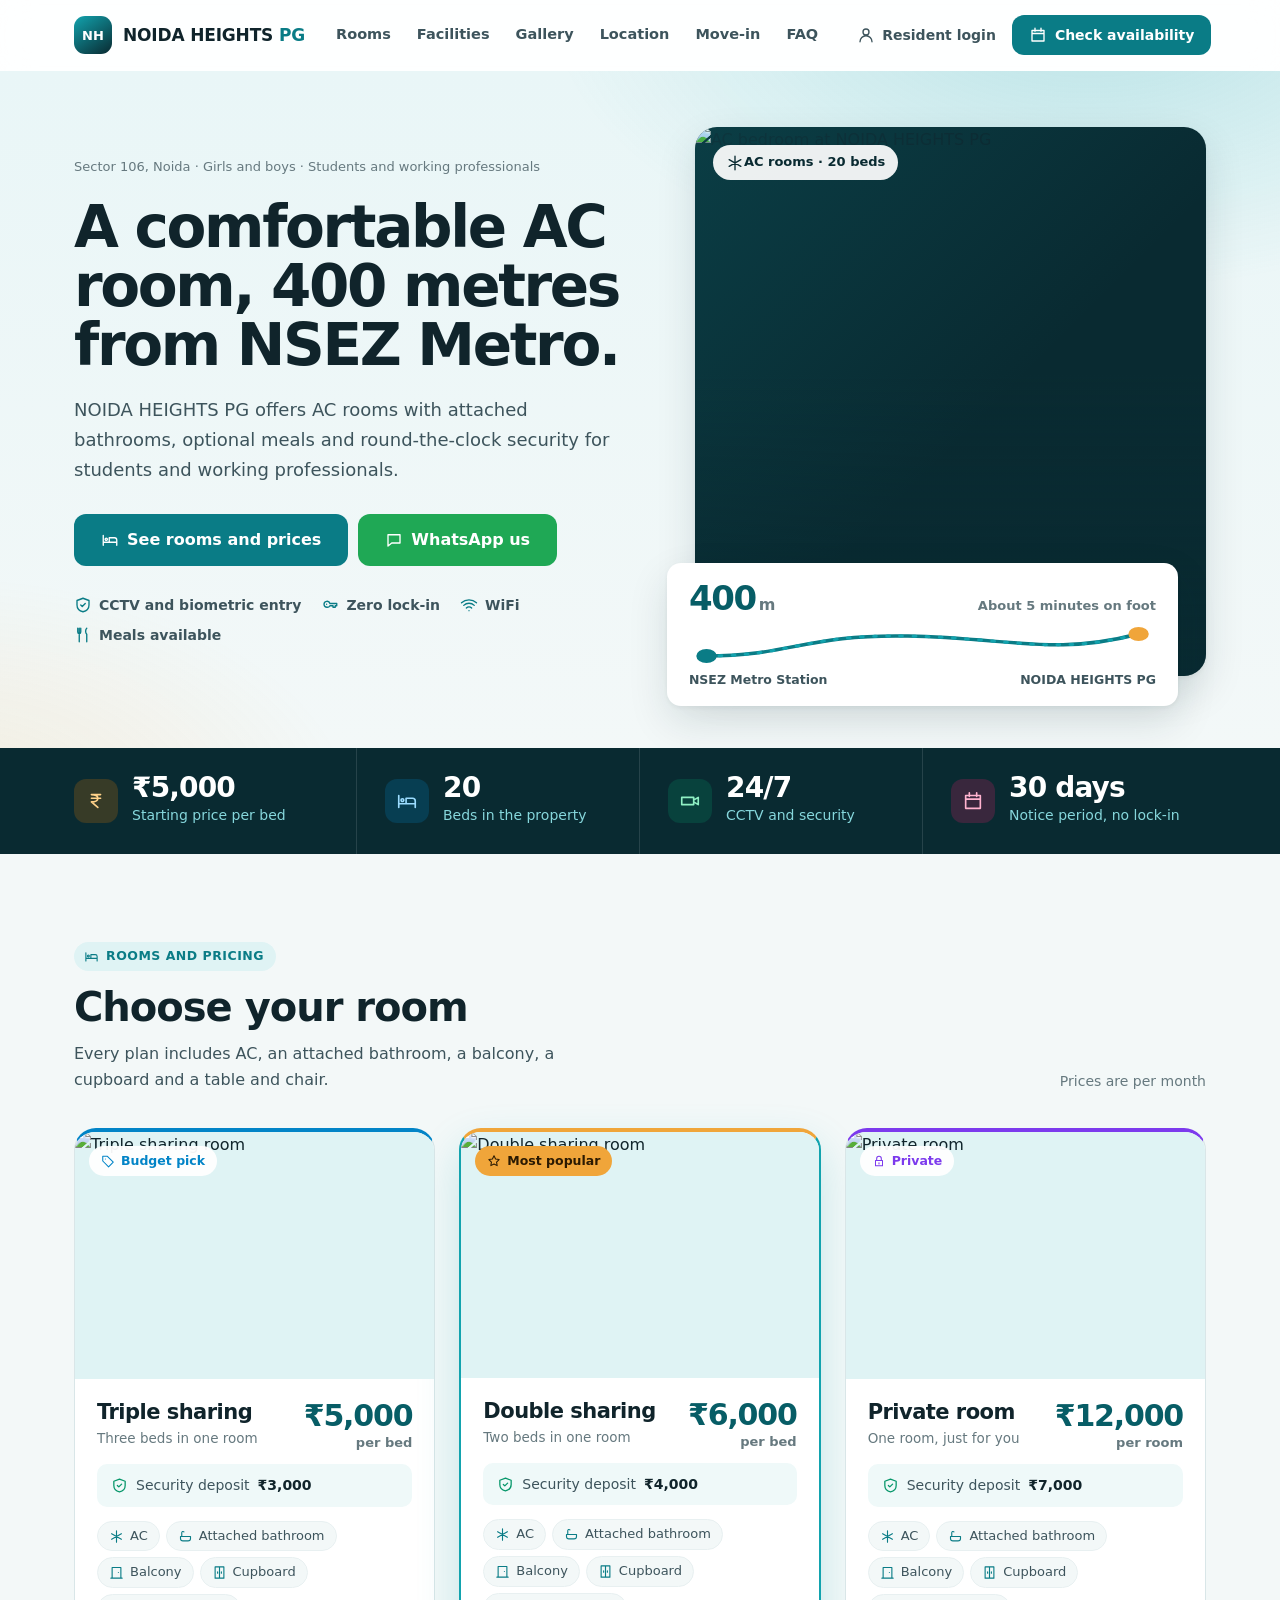
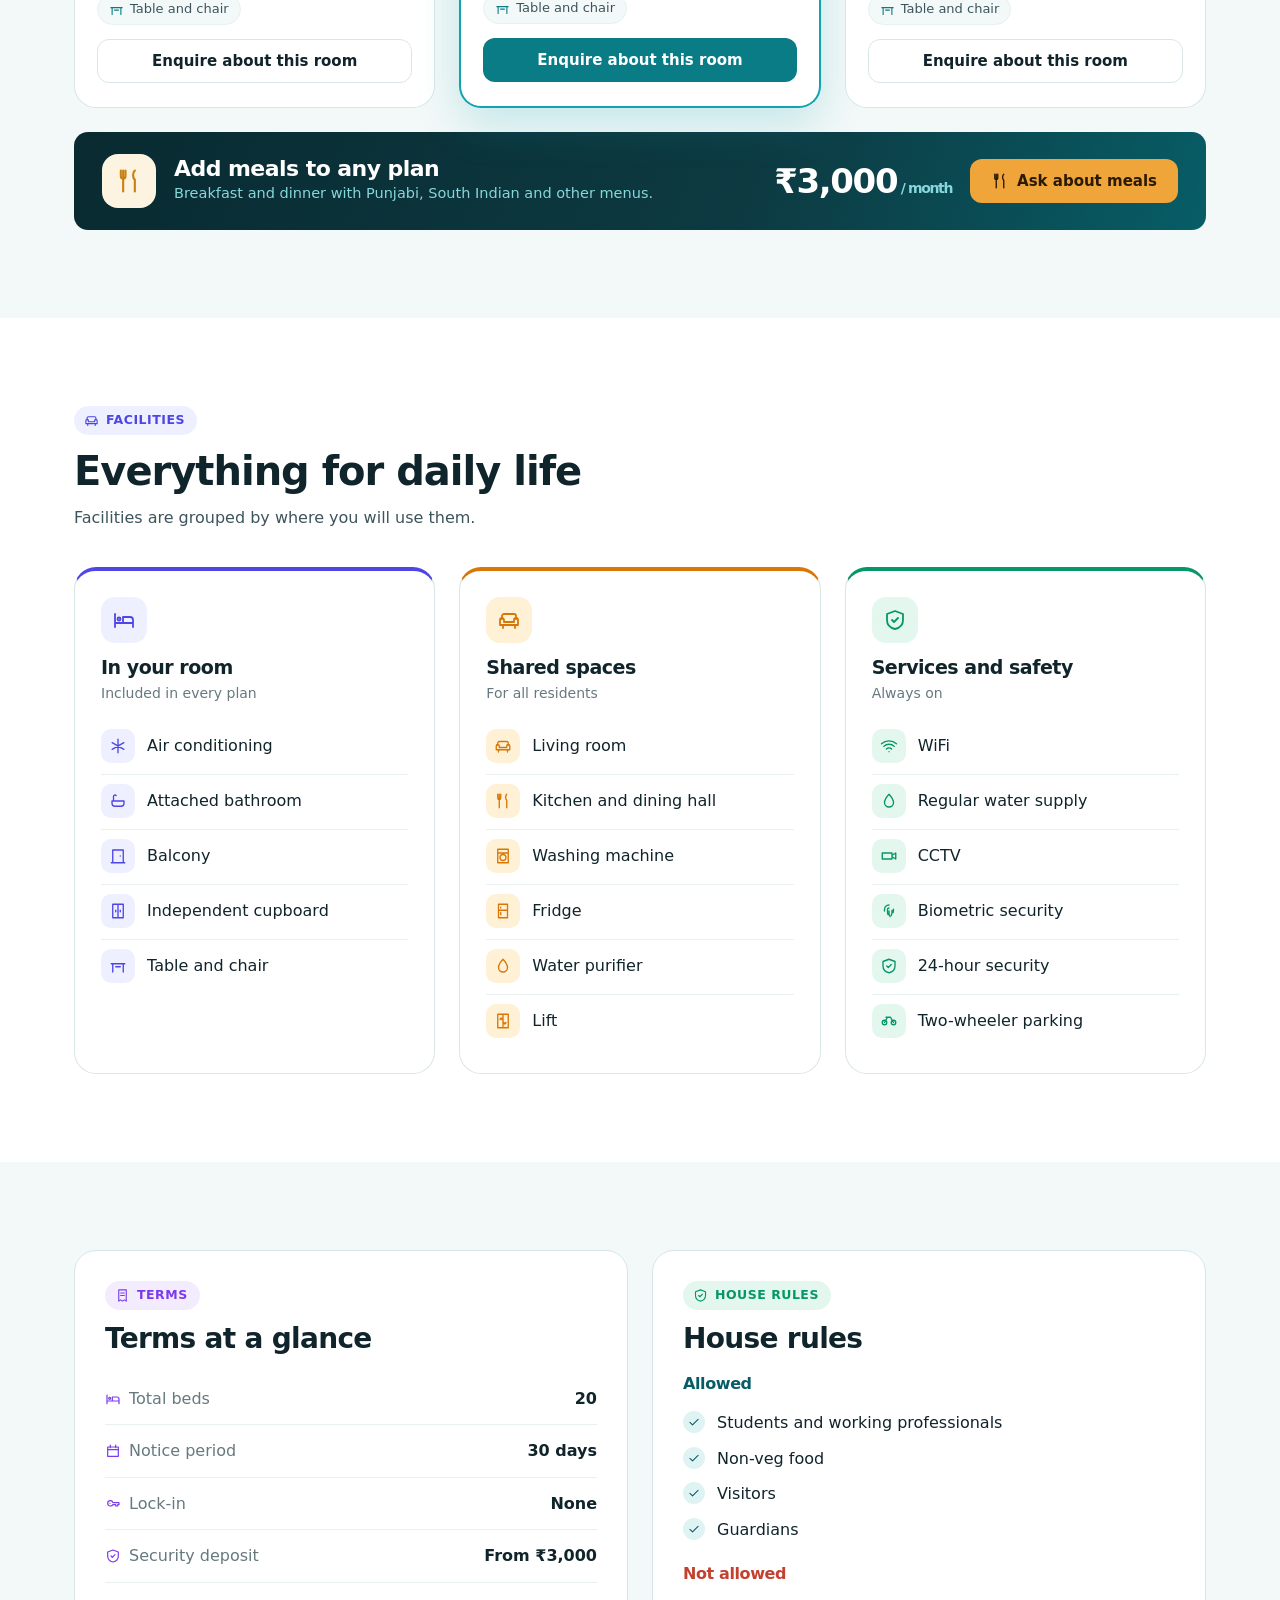
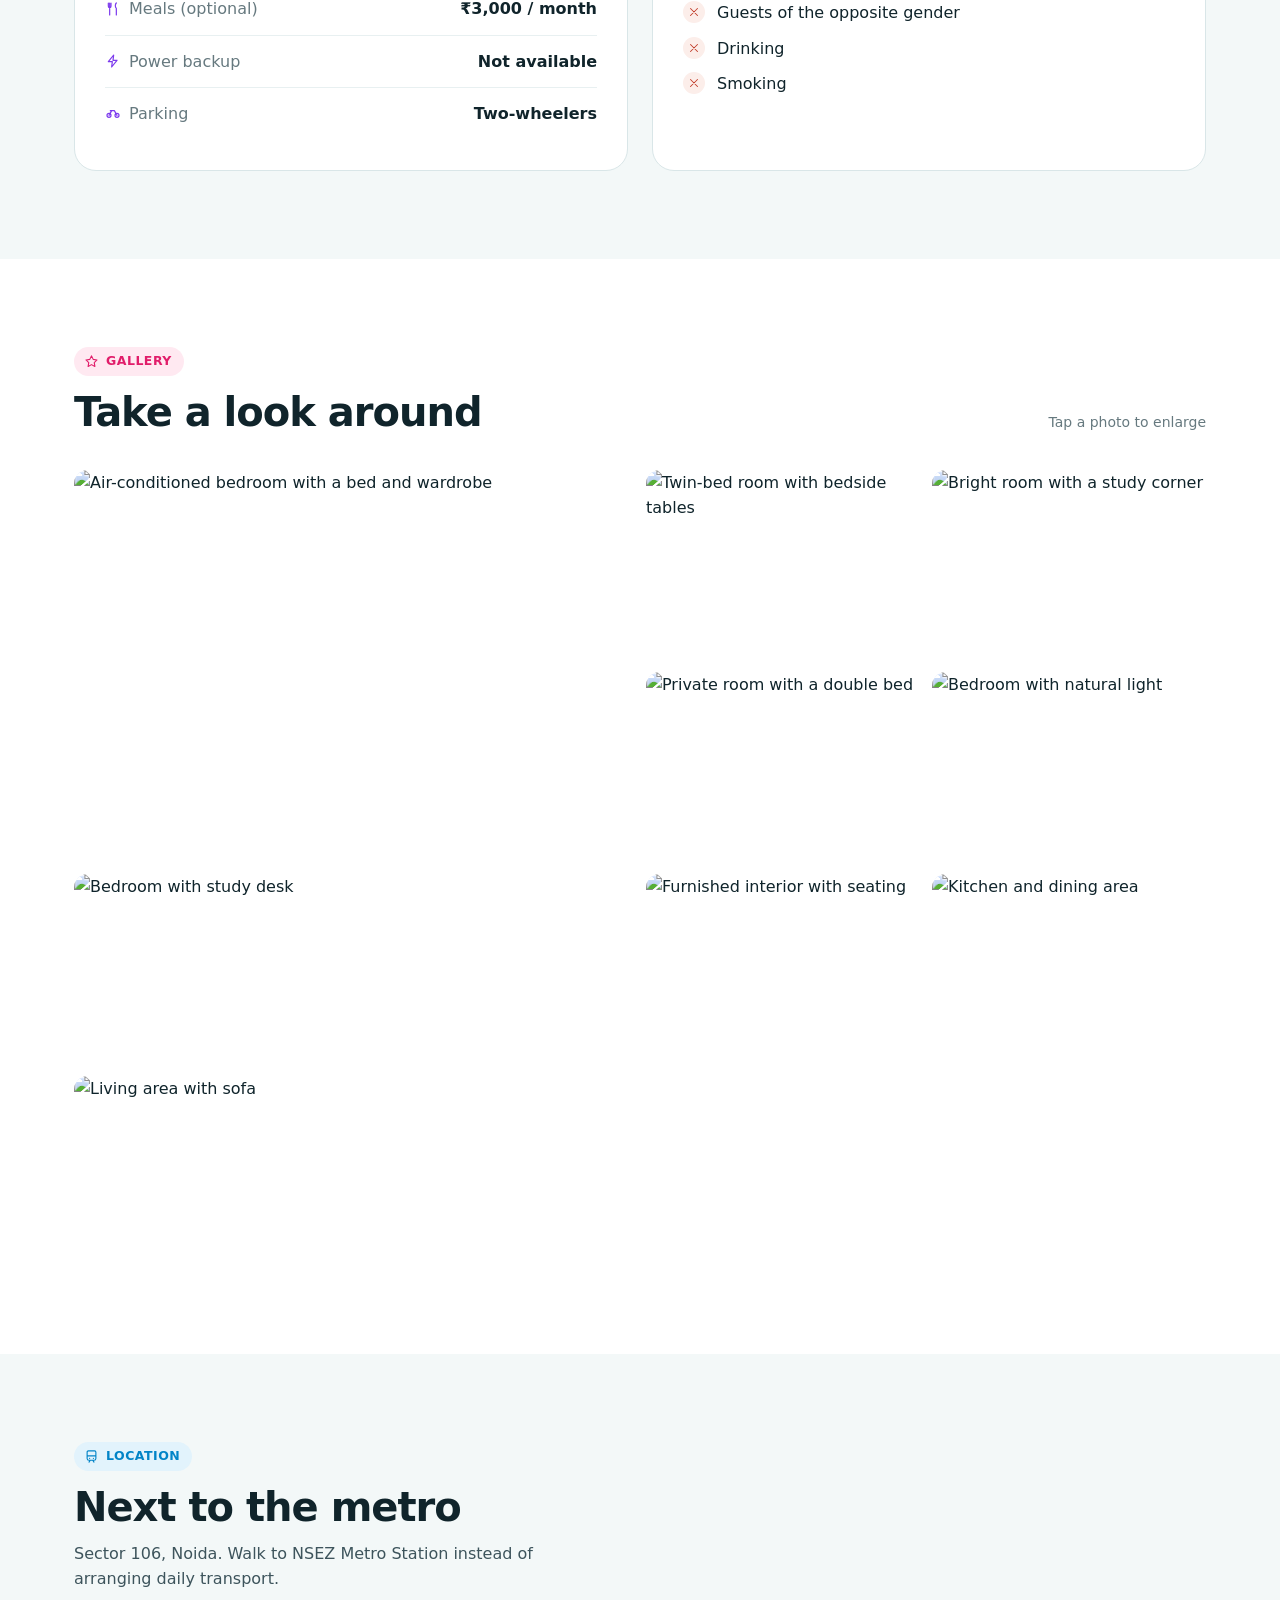
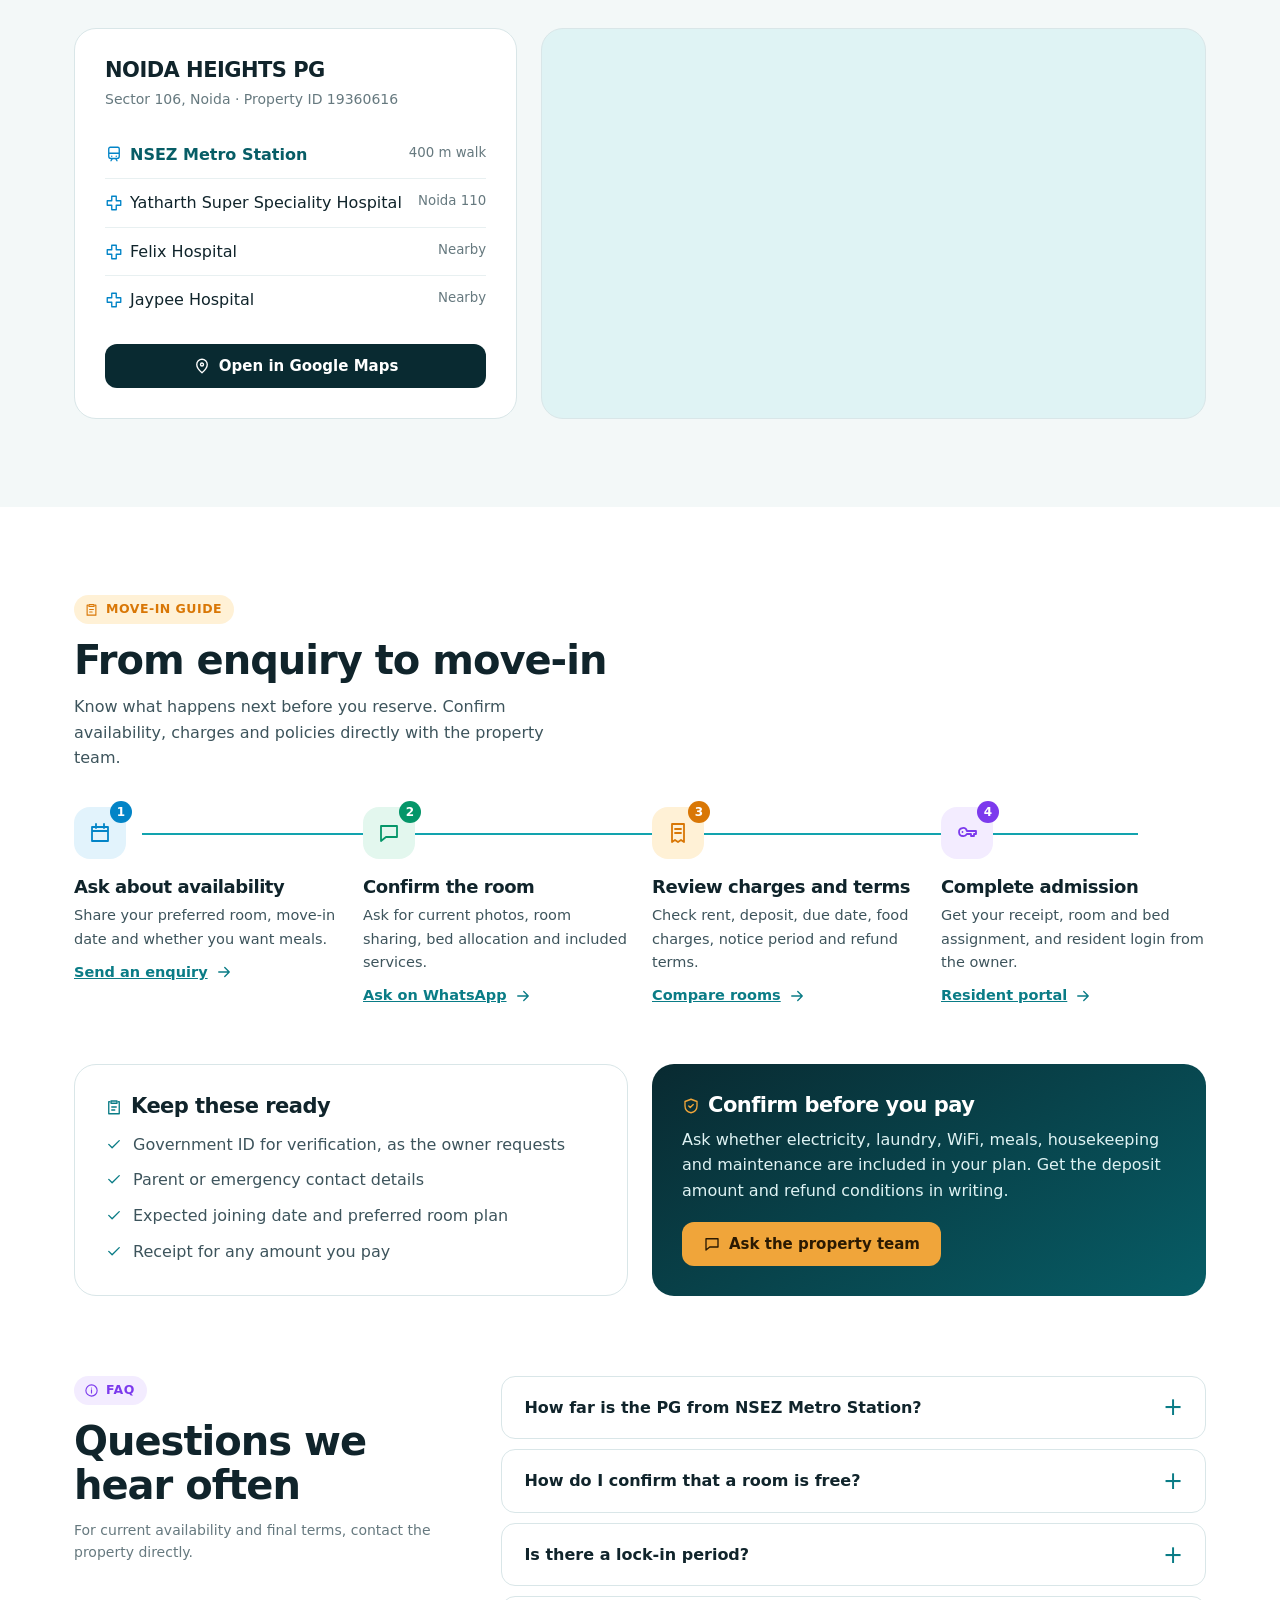
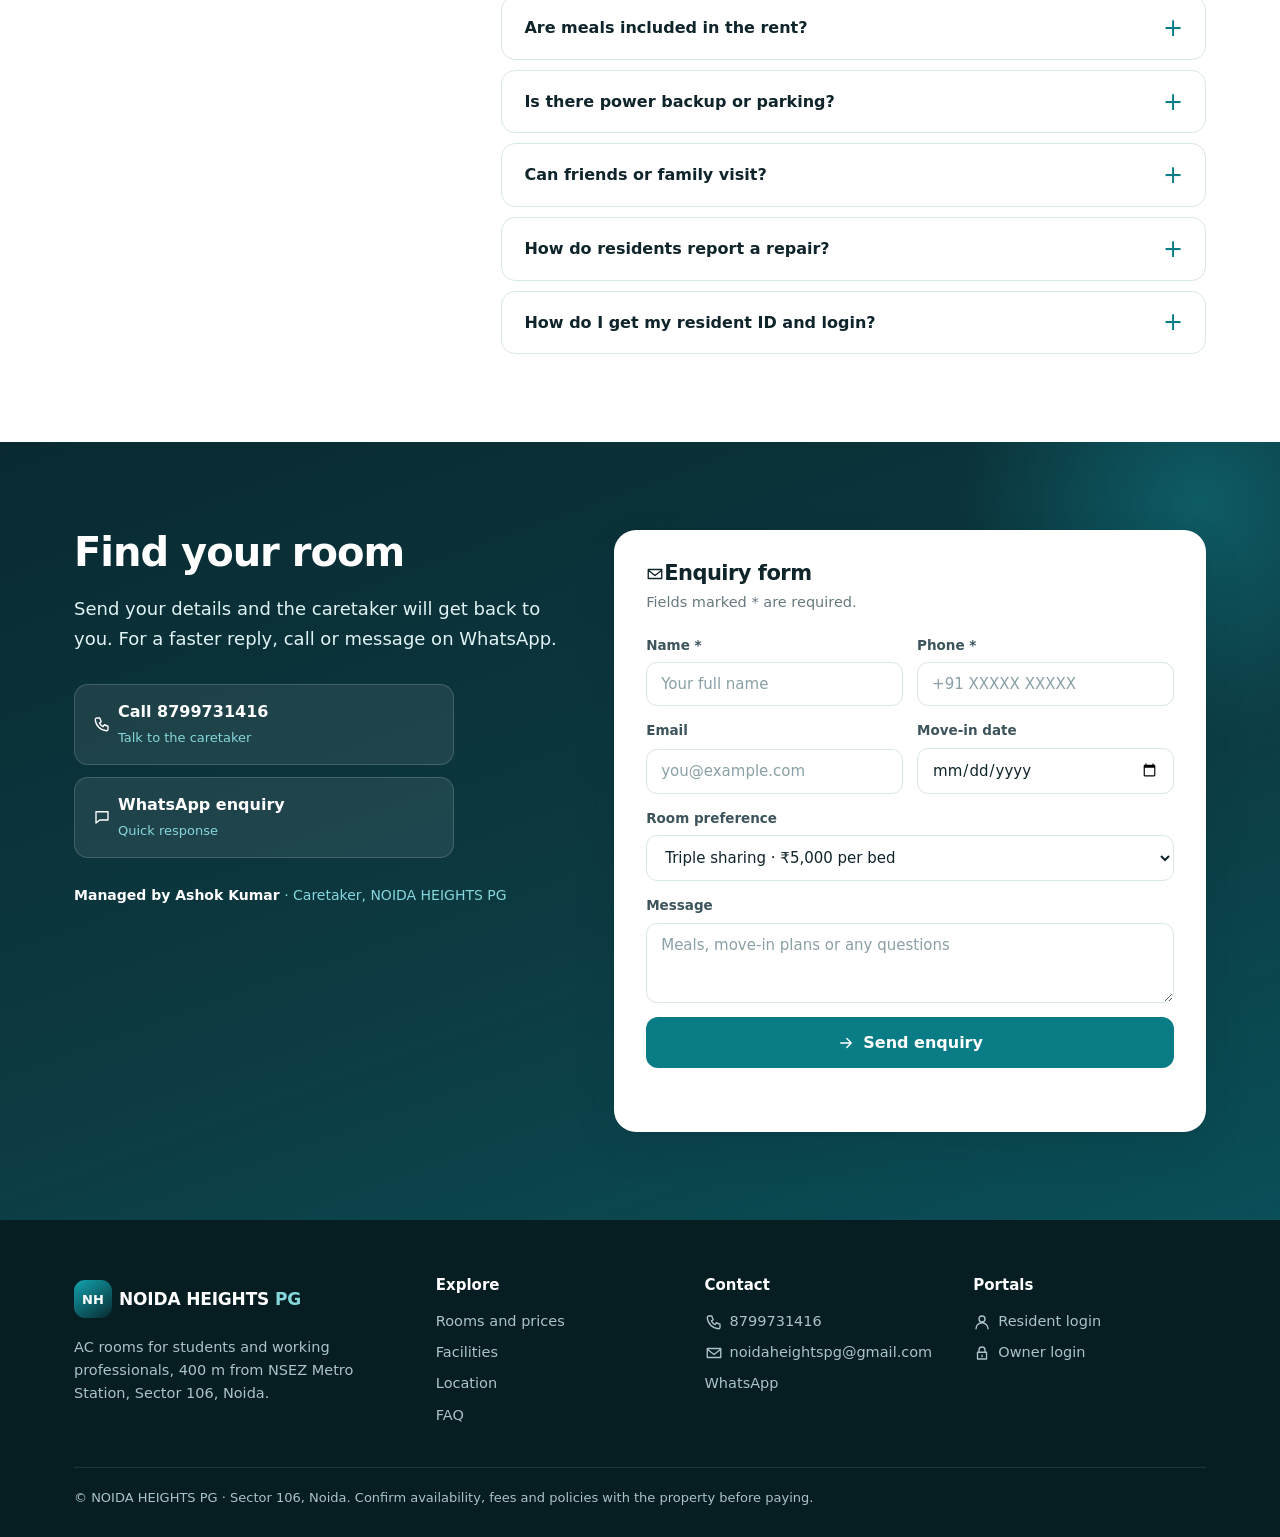
==== index.html @ 9f692c41 "Add files via upload" ====
<!doctype html>
<html lang="en">
<head>
<meta charset="utf-8">
<meta name="viewport" content="width=device-width,initial-scale=1">
<meta name="theme-color" content="#092a31"><link rel="icon" href="favicon.svg" type="image/svg+xml"><link rel="icon" href="favicon.ico" sizes="any"><link rel="apple-touch-icon" href="apple-touch-icon.png"><meta http-equiv="Content-Security-Policy" content="default-src 'self'; script-src 'self'; style-src 'self' 'unsafe-inline' https://fonts.googleapis.com; font-src https://fonts.gstatic.com; img-src 'self' data: https://images.unsplash.com https://*.googleusercontent.com https://maps.gstatic.com https://maps.googleapis.com; connect-src 'self' https://script.google.com https://script.googleusercontent.com; form-action https://script.google.com https://script.googleusercontent.com; frame-src https://www.google.com https://maps.google.com; base-uri 'self'; object-src 'none'"><meta name="referrer" content="strict-origin-when-cross-origin">
<title>NOIDA HEIGHTS PG | AC rooms 400 m from NSEZ Metro, Sector 106 Noida</title>
<meta name="description" content="NOIDA HEIGHTS PG, Sector 106, Noida: AC rooms for students and working professionals, 400 metres from NSEZ Metro Station. Meals, CCTV and 24/7 security.">
<link rel="preconnect" href="https://fonts.googleapis.com"><link rel="preconnect" href="https://fonts.gstatic.com" crossorigin>
<link rel="stylesheet" href="https://fonts.googleapis.com/css2?family=Bricolage+Grotesque:opsz,wght@12..96,600;12..96,700;12..96,800&family=Figtree:wght@400;500;600;700&display=swap">
<link rel="stylesheet" href="style.css">
<script src="boot.js"></script>
</head>
<body>
<svg width="0" height="0" style="position:absolute" aria-hidden="true"><symbol id="i-snow" viewBox="0 0 24 24"><path d="M12 3v18M4.2 7.5l15.6 9M19.8 7.5l-15.6 9"/></symbol><symbol id="i-bath" viewBox="0 0 24 24"><path d="M4 12h16v3a4 4 0 0 1-4 4H8a4 4 0 0 1-4-4v-3zM6 12V6a2 2 0 0 1 3.5-1.3"/></symbol><symbol id="i-door" viewBox="0 0 24 24"><path d="M5 21V4h14v17M3 21h18M15 12v.01"/></symbol><symbol id="i-cupboard" viewBox="0 0 24 24"><path d="M5 3h14v18H5zM12 3v18M9 11v2M15 11v2"/></symbol><symbol id="i-desk" viewBox="0 0 24 24"><path d="M3 9h18M5 9v11M19 9v11M9 13h6"/></symbol><symbol id="i-wifi" viewBox="0 0 24 24"><path d="M2 9a15 15 0 0 1 20 0M5 12.5a10 10 0 0 1 14 0M8.5 16a5 5 0 0 1 7 0M12 19.5v.01"/></symbol><symbol id="i-drop" viewBox="0 0 24 24"><path d="M12 3s6 6.5 6 11a6 6 0 0 1-12 0c0-4.5 6-11 6-11z"/></symbol><symbol id="i-washer" viewBox="0 0 24 24"><path d="M5 3h14v18H5zM5 8h14M12 18a4 4 0 1 0 0-8 4 4 0 0 0 0 8z"/></symbol><symbol id="i-fridge" viewBox="0 0 24 24"><path d="M6 3h12v18H6zM6 11h12M9 7v1M9 14v3"/></symbol><symbol id="i-lift" viewBox="0 0 24 24"><path d="M5 3h14v18H5zM12 3v18M8 10l1.5-2 1.5 2M13 14l1.5 2 1.5-2"/></symbol><symbol id="i-cam" viewBox="0 0 24 24"><path d="M3 8h13v8H3zM16 11l5-3v8l-5-3"/></symbol><symbol id="i-finger" viewBox="0 0 24 24"><path d="M12 4a6 6 0 0 0-6 6v2M12 8a2 2 0 0 0-2 2v4a6 6 0 0 0 .8 3M12 12v2.5a9 9 0 0 0 1.5 5M16 11v3a12 12 0 0 1-1 4M18 9.5V10a14 14 0 0 1-.5 4"/></symbol><symbol id="i-shield" viewBox="0 0 24 24"><path d="M12 3l8 3v6c0 5-3.5 8-8 9-4.5-1-8-4-8-9V6zM9 12l2 2 4-4"/></symbol><symbol id="i-sofa" viewBox="0 0 24 24"><path d="M5 11V8a2 2 0 0 1 2-2h10a2 2 0 0 1 2 2v3M3 12a2 2 0 0 1 4 0v2h10v-2a2 2 0 0 1 4 0v5H3zM6 17v3M18 17v3"/></symbol><symbol id="i-fork" viewBox="0 0 24 24"><path d="M7 3v8M5 3v5a2 2 0 0 0 4 0V3M7 11v10M17 3c-2 2-2 6 0 8v10"/></symbol><symbol id="i-train" viewBox="0 0 24 24"><path d="M7 3h10a2 2 0 0 1 2 2v10a3 3 0 0 1-3 3H8a3 3 0 0 1-3-3V5a2 2 0 0 1 2-2zM5 11h14M9 15h.01M15 15h.01M8 21l2-3M16 21l-2-3"/></symbol><symbol id="i-pin" viewBox="0 0 24 24"><path d="M12 21s7-6 7-11a7 7 0 0 0-14 0c0 5 7 11 7 11zM12 12a2 2 0 1 0 0-4 2 2 0 0 0 0 4"/></symbol><symbol id="i-phone" viewBox="0 0 24 24"><path d="M5 4h4l2 5-2.5 1.5a11 11 0 0 0 5 5L15 13l5 2v4a2 2 0 0 1-2 2A16 16 0 0 1 3 6a2 2 0 0 1 2-2"/></symbol><symbol id="i-chat" viewBox="0 0 24 24"><path d="M4 5h16v11H9l-5 4z"/></symbol><symbol id="i-bolt" viewBox="0 0 24 24"><path d="M13 3L5 13h6l-1 8 8-10h-6z"/></symbol><symbol id="i-cross" viewBox="0 0 24 24"><path d="M9 3h6v6h6v6h-6v6H9v-6H3V9h6z"/></symbol><symbol id="i-check" viewBox="0 0 24 24"><path d="M5 12.5l4.5 4.5L19 7.5"/></symbol><symbol id="i-x" viewBox="0 0 24 24"><path d="M6 6l12 12M18 6L6 18"/></symbol><symbol id="i-bike" viewBox="0 0 24 24"><path d="M6 17a3 3 0 1 0 0-6 3 3 0 0 0 0 6zM18 17a3 3 0 1 0 0-6 3 3 0 0 0 0 6zM6 14l4-7h4l4 7M10 7H8"/></symbol><symbol id="i-users" viewBox="0 0 24 24"><path d="M9 11a3 3 0 1 0 0-6 3 3 0 0 0 0 6zM3 20a6 6 0 0 1 12 0M16 5a3 3 0 0 1 0 6M18 14a6 6 0 0 1 3 6"/></symbol><symbol id="i-home" viewBox="0 0 24 24"><path d="M3 11l9-8 9 8M5 10v10h14V10M10 20v-6h4v6"/></symbol><symbol id="i-rupee" viewBox="0 0 24 24"><path d="M7 5h10M7 9h10M7 5c5 0 7 2 7 4s-2 4-7 4l7 6"/></symbol><symbol id="i-wrench" viewBox="0 0 24 24"><path d="M15 5a4 4 0 0 0-4.6 5.2L4 16.6V20h3.4l6.4-6.4A4 4 0 0 0 19 9l-2.5 2.5-2.5-.5-.5-2.5z"/></symbol><symbol id="i-bell" viewBox="0 0 24 24"><path d="M6 16v-5a6 6 0 0 1 12 0v5l1.5 2h-15zM10 20a2 2 0 0 0 4 0"/></symbol><symbol id="i-mail" viewBox="0 0 24 24"><path d="M3 6h18v12H3zM3 7l9 7 9-7"/></symbol><symbol id="i-calendar" viewBox="0 0 24 24"><path d="M4 6h16v14H4zM4 10h16M8 3v4M16 3v4"/></symbol><symbol id="i-chart" viewBox="0 0 24 24"><path d="M4 20V4M4 20h16M8 16v-5M12 16V8M16 16v-3"/></symbol><symbol id="i-alert" viewBox="0 0 24 24"><path d="M12 4l9 16H3zM12 10v4M12 17v.01"/></symbol><symbol id="i-clock" viewBox="0 0 24 24"><path d="M12 21a9 9 0 1 0 0-18 9 9 0 0 0 0 18zM12 7v5l3 2"/></symbol><symbol id="i-lock" viewBox="0 0 24 24"><path d="M6 11h12v9H6zM8 11V8a4 4 0 0 1 8 0v3M12 15v2"/></symbol><symbol id="i-eye" viewBox="0 0 24 24"><path d="M2 12s4-7 10-7 10 7 10 7-4 7-10 7S2 12 2 12zM12 15a3 3 0 1 0 0-6 3 3 0 0 0 0 6"/></symbol><symbol id="i-logout" viewBox="0 0 24 24"><path d="M10 4H5v16h5M15 8l4 4-4 4M19 12H9"/></symbol><symbol id="i-refresh" viewBox="0 0 24 24"><path d="M20 11a8 8 0 0 0-14-4L4 9M4 4v5h5M4 13a8 8 0 0 0 14 4l2-2M20 20v-5h-5"/></symbol><symbol id="i-plus" viewBox="0 0 24 24"><path d="M12 5v14M5 12h14"/></symbol><symbol id="i-download" viewBox="0 0 24 24"><path d="M12 4v11M7 11l5 5 5-5M5 20h14"/></symbol><symbol id="i-search" viewBox="0 0 24 24"><path d="M11 18a7 7 0 1 0 0-14 7 7 0 0 0 0 14zM20 20l-4-4"/></symbol><symbol id="i-edit" viewBox="0 0 24 24"><path d="M4 20h4L19 9l-4-4L4 16zM13 7l4 4"/></symbol><symbol id="i-trash" viewBox="0 0 24 24"><path d="M4 7h16M9 7V4h6v3M6 7l1 13h10l1-13M10 11v6M14 11v6"/></symbol><symbol id="i-bed" viewBox="0 0 24 24"><path d="M3 19V6M3 15h18v4M21 15v-3a3 3 0 0 0-3-3h-7v6M7 12.5a1.5 1.5 0 1 0 0-3 1.5 1.5 0 0 0 0 3"/></symbol><symbol id="i-key" viewBox="0 0 24 24"><path d="M8 15a4 4 0 1 1 3.9-5H21v3h-2v2h-3v-2h-4.1A4 4 0 0 1 8 15zM7.5 11v.01"/></symbol><symbol id="i-receipt" viewBox="0 0 24 24"><path d="M6 3h12v18l-3-2-3 2-3-2-3 2zM9 8h6M9 12h6"/></symbol><symbol id="i-wallet" viewBox="0 0 24 24"><path d="M3 7h16a2 2 0 0 1 2 2v9a2 2 0 0 1-2 2H5a2 2 0 0 1-2-2zM3 7l12-3v3M16 14h2"/></symbol><symbol id="i-clipboard" viewBox="0 0 24 24"><path d="M8 4h8v3H8zM6 5H5v16h14V5h-1M9 12h6M9 16h4"/></symbol><symbol id="i-plane" viewBox="0 0 24 24"><path d="M3 12l18-8-5 17-4-7zM12 14l9-10"/></symbol><symbol id="i-building" viewBox="0 0 24 24"><path d="M5 21V4h9v17M14 9h5v12M3 21h18M8 8h3M8 12h3M8 16h3"/></symbol><symbol id="i-idcard" viewBox="0 0 24 24"><path d="M3 6h18v12H3zM8 12a2 2 0 1 0 0-4 2 2 0 0 0 0 4zM5 16a3 3 0 0 1 6 0M14 10h4M14 14h3"/></symbol><symbol id="i-arrow" viewBox="0 0 24 24"><path d="M5 12h14M13 6l6 6-6 6"/></symbol><symbol id="i-ext" viewBox="0 0 24 24"><path d="M14 4h6v6M20 4l-9 9M18 14v6H4V6h6"/></symbol><symbol id="i-star" viewBox="0 0 24 24"><path d="M12 3l2.7 5.6 6.1.9-4.4 4.3 1 6.1L12 17l-5.4 2.9 1-6.1L3.2 9.5l6.1-.9z"/></symbol><symbol id="i-spark" viewBox="0 0 24 24"><path d="M12 3l1.8 5.2L19 10l-5.2 1.8L12 17l-1.8-5.2L5 10l5.2-1.8zM19 16l.8 2.2L22 19l-2.2.8L19 22l-.8-2.2L16 19l2.2-.8z"/></symbol><symbol id="i-user" viewBox="0 0 24 24"><path d="M12 12a4 4 0 1 0 0-8 4 4 0 0 0 0 8zM4 21a8 8 0 0 1 16 0"/></symbol><symbol id="i-megaphone" viewBox="0 0 24 24"><path d="M3 10v4h4l8 5V5L7 10zM18 9a4 4 0 0 1 0 6"/></symbol><symbol id="i-menu" viewBox="0 0 24 24"><path d="M4 7h16M4 12h16M4 17h16"/></symbol><symbol id="i-info" viewBox="0 0 24 24"><path d="M12 21a9 9 0 1 0 0-18 9 9 0 0 0 0 18zM12 11v5M12 8v.01"/></symbol><symbol id="i-copy" viewBox="0 0 24 24"><path d="M9 9h11v11H9zM5 15V4h11"/></symbol><symbol id="i-print" viewBox="0 0 24 24"><path d="M7 9V3h10v6M7 17H4v-7h16v7h-3M7 14h10v7H7z"/></symbol><symbol id="i-inbox" viewBox="0 0 24 24"><path d="M3 13l3-8h12l3 8v6H3zM3 13h5l1 2h6l1-2h5"/></symbol><symbol id="i-tag" viewBox="0 0 24 24"><path d="M3 12V4h8l10 10-8 8zM7.5 8.5v.01"/></symbol></svg>
<a class="skip" href="#rooms">Skip to rooms</a>
<header class="hdr" id="hdr"><div class="hdr-in">
<a class="brand" href="#top"><span class="brand-mark">NH</span><span>NOIDA HEIGHTS <b>PG</b></span></a>
<nav class="hdr-nav" aria-label="Main"><a href="#rooms">Rooms</a><a href="#facilities">Facilities</a><a href="#gallery">Gallery</a><a href="#location">Location</a><a href="#stay-guide">Move-in</a><a href="#faq">FAQ</a></nav>
<div class="hdr-actions"><a class="link-quiet" href="student.html"><svg class="ic" aria-hidden="true"><use href="#i-user"/></svg>Resident login</a><a class="btn btn-green" href="#enquiry"><svg class="ic" aria-hidden="true"><use href="#i-calendar"/></svg>Check availability</a></div>
<button class="burger" id="burger" aria-label="Open menu" aria-expanded="false"><svg class="ic" aria-hidden="true"><use href="#i-menu"/></svg></button>
</div></header>

<main id="top">
<section class="hero"><div class="wrap hero-grid">
<div class="hero-copy">
<p class="crumb">Sector 106, Noida · Girls and boys · Students and working professionals</p>
<h1>A comfortable AC room, 400 metres from NSEZ Metro.</h1>
<p class="lead">NOIDA HEIGHTS PG offers AC rooms with attached bathrooms, optional meals and round-the-clock security for students and working professionals.</p>
<div class="hero-actions"><a class="btn btn-green btn-lg" href="#rooms"><svg class="ic" aria-hidden="true"><use href="#i-bed"/></svg>See rooms and prices</a><a class="btn btn-wa btn-lg" target="_blank" rel="noopener noreferrer" href="https://wa.me/918799731416?text=Hi%20NOIDA%20HEIGHTS%20PG%2C%20I%20want%20to%20know%20about%20room%20availability%20near%20NSEZ%20Metro%20Station."><svg class="ic" aria-hidden="true"><use href="#i-chat"/></svg>WhatsApp us</a></div>
<div class="hero-meta"><span><svg class="ic" aria-hidden="true"><use href="#i-shield"/></svg>CCTV and biometric entry</span><span><svg class="ic" aria-hidden="true"><use href="#i-key"/></svg>Zero lock-in</span><span><svg class="ic" aria-hidden="true"><use href="#i-wifi"/></svg>WiFi</span><span><svg class="ic" aria-hidden="true"><use href="#i-fork"/></svg>Meals available</span></div>
</div>
<div class="hero-art">
<div class="hero-photo"><img src="https://images.unsplash.com/photo-1555854877-bab0e564b8d5?auto=format&fit=crop&w=1200&q=80" alt="AC bedroom at NOIDA HEIGHTS PG" width="1200" height="1290" fetchpriority="high"><span class="hero-photo-tag"><svg class="ic" aria-hidden="true"><use href="#i-snow"/></svg>AC rooms · 20 beds</span></div>
<div class="route" aria-label="400 metre walk from NSEZ Metro Station to the PG">
<div class="route-top"><div class="route-dist"><span id="dist">400</span><small>m</small></div><div class="route-time">About 5 minutes on foot</div></div>
<svg viewBox="0 0 320 46" preserveAspectRatio="none" aria-hidden="true"><path class="trail" pathLength="400" d="M12 34C70 34 80 12 150 14S250 34 308 12"/><path class="draw" pathLength="400" d="M12 34C70 34 80 12 150 14S250 34 308 12"/><path class="walk" d="M12 34C70 34 80 12 150 14S250 34 308 12"/><circle class="pin-a" cx="12" cy="34" r="7"/><circle class="pin-b" cx="308" cy="12" r="7"/></svg>
<div class="route-ends"><span>NSEZ Metro Station</span><span>NOIDA HEIGHTS PG</span></div>
</div></div>
</div></section>

<section class="fact-bar" aria-label="Key facts"><div class="wrap"><div class="fact tone-amber"><span class="fact-ic"><svg class="ic" aria-hidden="true"><use href="#i-rupee"/></svg></span><div><b>₹5,000</b><span>Starting price per bed</span></div></div><div class="fact tone-sky"><span class="fact-ic"><svg class="ic" aria-hidden="true"><use href="#i-bed"/></svg></span><div><b>20</b><span>Beds in the property</span></div></div><div class="fact tone-emerald"><span class="fact-ic"><svg class="ic" aria-hidden="true"><use href="#i-cam"/></svg></span><div><b>24/7</b><span>CCTV and security</span></div></div><div class="fact tone-rose"><span class="fact-ic"><svg class="ic" aria-hidden="true"><use href="#i-calendar"/></svg></span><div><b>30 days</b><span>Notice period, no lock-in</span></div></div></div></section>

<section class="section" id="rooms"><div class="wrap">
<div class="section-top"><div><span class="eyebrow tone-aqua"><svg class="ic" aria-hidden="true"><use href="#i-bed"/></svg>Rooms and pricing</span><h2>Choose your room</h2><p>Every plan includes AC, an attached bathroom, a balcony, a cupboard and a table and chair.</p></div><span class="muted">Prices are per month</span></div>
<div class="room-grid">
<article class="room-card  reveal"><div class="room-image"><img src="https://images.unsplash.com/photo-1555854877-bab0e564b8d5?auto=format&fit=crop&w=900&q=80" alt="Triple sharing room" width="900" height="620" loading="lazy"><span class="deal tone-sky"><svg class="ic" aria-hidden="true"><use href="#i-tag"/></svg>Budget pick</span></div><div class="room-body"><div class="room-title"><div><h3>Triple sharing</h3><span class="room-type">Three beds in one room</span></div><div class="price">₹5,000<small>per bed</small></div></div><div class="deposit"><svg class="ic" aria-hidden="true"><use href="#i-shield"/></svg><span>Security deposit</span> <b>₹3,000</b></div><div class="chips"><span><svg class="ic" aria-hidden="true"><use href="#i-snow"/></svg>AC</span><span><svg class="ic" aria-hidden="true"><use href="#i-bath"/></svg>Attached bathroom</span><span><svg class="ic" aria-hidden="true"><use href="#i-door"/></svg>Balcony</span><span><svg class="ic" aria-hidden="true"><use href="#i-cupboard"/></svg>Cupboard</span><span><svg class="ic" aria-hidden="true"><use href="#i-desk"/></svg>Table and chair</span></div><a class="btn btn-light" href="#enquiry" data-room="Triple Sharing">Enquire about this room</a></div></article>
<article class="room-card featured reveal"><div class="room-image"><img src="https://images.unsplash.com/photo-1522708323590-d24dbb6b0267?auto=format&fit=crop&w=900&q=80" alt="Double sharing room" width="900" height="620" loading="lazy"><span class="deal tone-amber"><svg class="ic" aria-hidden="true"><use href="#i-star"/></svg>Most popular</span></div><div class="room-body"><div class="room-title"><div><h3>Double sharing</h3><span class="room-type">Two beds in one room</span></div><div class="price">₹6,000<small>per bed</small></div></div><div class="deposit"><svg class="ic" aria-hidden="true"><use href="#i-shield"/></svg><span>Security deposit</span> <b>₹4,000</b></div><div class="chips"><span><svg class="ic" aria-hidden="true"><use href="#i-snow"/></svg>AC</span><span><svg class="ic" aria-hidden="true"><use href="#i-bath"/></svg>Attached bathroom</span><span><svg class="ic" aria-hidden="true"><use href="#i-door"/></svg>Balcony</span><span><svg class="ic" aria-hidden="true"><use href="#i-cupboard"/></svg>Cupboard</span><span><svg class="ic" aria-hidden="true"><use href="#i-desk"/></svg>Table and chair</span></div><a class="btn btn-green" href="#enquiry" data-room="Double Sharing">Enquire about this room</a></div></article>
<article class="room-card  reveal"><div class="room-image"><img src="https://images.unsplash.com/photo-1616486338812-3dadae4b4ace?auto=format&fit=crop&w=900&q=80" alt="Private room" width="900" height="620" loading="lazy"><span class="deal tone-violet"><svg class="ic" aria-hidden="true"><use href="#i-lock"/></svg>Private</span></div><div class="room-body"><div class="room-title"><div><h3>Private room</h3><span class="room-type">One room, just for you</span></div><div class="price">₹12,000<small>per room</small></div></div><div class="deposit"><svg class="ic" aria-hidden="true"><use href="#i-shield"/></svg><span>Security deposit</span> <b>₹7,000</b></div><div class="chips"><span><svg class="ic" aria-hidden="true"><use href="#i-snow"/></svg>AC</span><span><svg class="ic" aria-hidden="true"><use href="#i-bath"/></svg>Attached bathroom</span><span><svg class="ic" aria-hidden="true"><use href="#i-door"/></svg>Balcony</span><span><svg class="ic" aria-hidden="true"><use href="#i-cupboard"/></svg>Cupboard</span><span><svg class="ic" aria-hidden="true"><use href="#i-desk"/></svg>Table and chair</span></div><a class="btn btn-light" href="#enquiry" data-room="Private Room">Enquire about this room</a></div></article>
</div>
<div class="meal-strip reveal"><span class="meal-ic"><svg class="ic" aria-hidden="true"><use href="#i-fork"/></svg></span><div><h3>Add meals to any plan</h3><p>Breakfast and dinner with Punjabi, South Indian and other menus.</p></div><div class="price-big">₹3,000<small> / month</small></div><a class="btn btn-saffron" href="#enquiry"><svg class="ic" aria-hidden="true"><use href="#i-fork"/></svg>Ask about meals</a></div>
</div></section>

<section class="section alt" id="facilities"><div class="wrap">
<div class="section-top"><div><span class="eyebrow tone-indigo"><svg class="ic" aria-hidden="true"><use href="#i-sofa"/></svg>Facilities</span><h2>Everything for daily life</h2><p>Facilities are grouped by where you will use them.</p></div></div>
<div class="fac-grid">
<div class="fac-group reveal g-indigo"><span class="fac-ic"><svg class="ic" aria-hidden="true"><use href="#i-bed"/></svg></span><h3>In your room</h3><p>Included in every plan</p><ul><li><svg class="ic" aria-hidden="true"><use href="#i-snow"/></svg>Air conditioning</li><li><svg class="ic" aria-hidden="true"><use href="#i-bath"/></svg>Attached bathroom</li><li><svg class="ic" aria-hidden="true"><use href="#i-door"/></svg>Balcony</li><li><svg class="ic" aria-hidden="true"><use href="#i-cupboard"/></svg>Independent cupboard</li><li><svg class="ic" aria-hidden="true"><use href="#i-desk"/></svg>Table and chair</li></ul></div>
<div class="fac-group reveal g-amber"><span class="fac-ic"><svg class="ic" aria-hidden="true"><use href="#i-sofa"/></svg></span><h3>Shared spaces</h3><p>For all residents</p><ul><li><svg class="ic" aria-hidden="true"><use href="#i-sofa"/></svg>Living room</li><li><svg class="ic" aria-hidden="true"><use href="#i-fork"/></svg>Kitchen and dining hall</li><li><svg class="ic" aria-hidden="true"><use href="#i-washer"/></svg>Washing machine</li><li><svg class="ic" aria-hidden="true"><use href="#i-fridge"/></svg>Fridge</li><li><svg class="ic" aria-hidden="true"><use href="#i-drop"/></svg>Water purifier</li><li><svg class="ic" aria-hidden="true"><use href="#i-lift"/></svg>Lift</li></ul></div>
<div class="fac-group reveal g-emerald"><span class="fac-ic"><svg class="ic" aria-hidden="true"><use href="#i-shield"/></svg></span><h3>Services and safety</h3><p>Always on</p><ul><li><svg class="ic" aria-hidden="true"><use href="#i-wifi"/></svg>WiFi</li><li><svg class="ic" aria-hidden="true"><use href="#i-drop"/></svg>Regular water supply</li><li><svg class="ic" aria-hidden="true"><use href="#i-cam"/></svg>CCTV</li><li><svg class="ic" aria-hidden="true"><use href="#i-finger"/></svg>Biometric security</li><li><svg class="ic" aria-hidden="true"><use href="#i-shield"/></svg>24-hour security</li><li><svg class="ic" aria-hidden="true"><use href="#i-bike"/></svg>Two-wheeler parking</li></ul></div>
</div></div></section>

<section class="section" id="rules"><div class="wrap split">
<div class="panel reveal"><span class="eyebrow tone-violet"><svg class="ic" aria-hidden="true"><use href="#i-receipt"/></svg>Terms</span><h2 style="font-size:28px">Terms at a glance</h2>
<dl class="terms"><div><dt><svg class="ic" aria-hidden="true"><use href="#i-bed"/></svg>Total beds</dt><dd>20</dd></div><div><dt><svg class="ic" aria-hidden="true"><use href="#i-calendar"/></svg>Notice period</dt><dd>30 days</dd></div><div><dt><svg class="ic" aria-hidden="true"><use href="#i-key"/></svg>Lock-in</dt><dd>None</dd></div><div><dt><svg class="ic" aria-hidden="true"><use href="#i-shield"/></svg>Security deposit</dt><dd>From ₹3,000</dd></div><div><dt><svg class="ic" aria-hidden="true"><use href="#i-fork"/></svg>Meals (optional)</dt><dd>₹3,000 / month</dd></div><div><dt><svg class="ic" aria-hidden="true"><use href="#i-bolt"/></svg>Power backup</dt><dd>Not available</dd></div><div><dt><svg class="ic" aria-hidden="true"><use href="#i-bike"/></svg>Parking</dt><dd>Two-wheelers</dd></div></dl></div>
<div class="panel reveal" style="--i:1"><span class="eyebrow tone-emerald"><svg class="ic" aria-hidden="true"><use href="#i-shield"/></svg>House rules</span><h2 style="font-size:28px">House rules</h2>
<h3 style="font-size:16px;margin-top:20px;color:var(--aqua-700)">Allowed</h3><ul class="rule-list yes"><li><svg class="ic" aria-hidden="true"><use href="#i-check"/></svg><span>Students and working professionals</span></li><li><svg class="ic" aria-hidden="true"><use href="#i-check"/></svg><span>Non-veg food</span></li><li><svg class="ic" aria-hidden="true"><use href="#i-check"/></svg><span>Visitors</span></li><li><svg class="ic" aria-hidden="true"><use href="#i-check"/></svg><span>Guardians</span></li></ul>
<h3 style="font-size:16px;margin-top:22px;color:var(--coral)">Not allowed</h3><ul class="rule-list no"><li><svg class="ic" aria-hidden="true"><use href="#i-x"/></svg><span>Guests of the opposite gender</span></li><li><svg class="ic" aria-hidden="true"><use href="#i-x"/></svg><span>Drinking</span></li><li><svg class="ic" aria-hidden="true"><use href="#i-x"/></svg><span>Smoking</span></li></ul></div>
</div></section>

<section class="section alt" id="gallery"><div class="wrap">
<div class="section-top"><div><span class="eyebrow tone-rose"><svg class="ic" aria-hidden="true"><use href="#i-star"/></svg>Gallery</span><h2>Take a look around</h2></div><span class="muted">Tap a photo to enlarge</span></div>
<div class="gallery-grid"><img src="https://images.unsplash.com/photo-1555854877-bab0e564b8d5?auto=format&fit=crop&w=900&q=80" alt="Air-conditioned bedroom with a bed and wardrobe" loading="lazy" tabindex="0"><img src="https://images.unsplash.com/photo-1522708323590-d24dbb6b0267?auto=format&fit=crop&w=900&q=80" alt="Twin-bed room with bedside tables" loading="lazy" tabindex="0"><img src="https://images.unsplash.com/photo-1564013799919-ab600027ffc6?auto=format&fit=crop&w=900&q=80" alt="Bright room with a study corner" loading="lazy" tabindex="0"><img src="https://images.unsplash.com/photo-1616486338812-3dadae4b4ace?auto=format&fit=crop&w=900&q=80" alt="Private room with a double bed" loading="lazy" tabindex="0"><img src="https://images.unsplash.com/photo-1586023492125-27b2c045efd7?auto=format&fit=crop&w=900&q=80" alt="Bedroom with natural light" loading="lazy" tabindex="0"><img src="https://images.unsplash.com/photo-1611892440504-42a792e24d32?auto=format&fit=crop&w=900&q=80" alt="Bedroom with study desk" loading="lazy" tabindex="0"><img src="https://images.unsplash.com/photo-1560185008-b033106af5c3?auto=format&fit=crop&w=900&q=80" alt="Furnished interior with seating" loading="lazy" tabindex="0"><img src="https://images.unsplash.com/photo-1600607687939-ce8a6c25118c?auto=format&fit=crop&w=900&q=80" alt="Kitchen and dining area" loading="lazy" tabindex="0"><img src="https://images.unsplash.com/photo-1600566753086-00f18fb6b3ea?auto=format&fit=crop&w=900&q=80" alt="Living area with sofa" loading="lazy" tabindex="0"></div>
</div></section>

<section class="section" id="location"><div class="wrap">
<div class="section-top"><div><span class="eyebrow tone-sky"><svg class="ic" aria-hidden="true"><use href="#i-train"/></svg>Location</span><h2>Next to the metro</h2><p>Sector 106, Noida. Walk to NSEZ Metro Station instead of arranging daily transport.</p></div></div>
<div class="loc-grid">
<div class="panel loc-info reveal"><div><h3>NOIDA HEIGHTS PG</h3><p class="muted" style="margin-top:6px">Sector 106, Noida · Property ID 19360616</p></div>
<ul class="near"><li><span><svg class="ic" aria-hidden="true"><use href="#i-train"/></svg>NSEZ Metro Station</span><small>400 m walk</small></li><li><span><svg class="ic" aria-hidden="true"><use href="#i-cross"/></svg>Yatharth Super Speciality Hospital</span><small>Noida 110</small></li><li><span><svg class="ic" aria-hidden="true"><use href="#i-cross"/></svg>Felix Hospital</span><small>Nearby</small></li><li><span><svg class="ic" aria-hidden="true"><use href="#i-cross"/></svg>Jaypee Hospital</span><small>Nearby</small></li></ul>
<a class="btn btn-navy" target="_blank" rel="noopener noreferrer" href="https://www.google.com/maps?q=28.5384334,77.3936709"><svg class="ic" aria-hidden="true"><use href="#i-pin"/></svg>Open in Google Maps</a></div>
<div class="map-box reveal" style="--i:1"><iframe title="NOIDA HEIGHTS PG on the map" src="https://www.google.com/maps?q=28.5384334,77.3936709&output=embed" loading="lazy"></iframe></div>
</div></div></section>

<section class="section alt" id="stay-guide"><div class="wrap">
<div class="section-top"><div><span class="eyebrow tone-amber"><svg class="ic" aria-hidden="true"><use href="#i-clipboard"/></svg>Move-in guide</span><h2>From enquiry to move-in</h2><p>Know what happens next before you reserve. Confirm availability, charges and policies directly with the property team.</p></div></div>
<div class="steps" id="steps"><article class="step reveal" style="--i:0"><span class="step-num"><svg class="ic" aria-hidden="true"><use href="#i-calendar"/></svg><em>1</em></span><h3>Ask about availability</h3><p>Share your preferred room, move-in date and whether you want meals.</p><a href="#enquiry">Send an enquiry <svg class="ic" aria-hidden="true"><use href="#i-arrow"/></svg></a></article><article class="step reveal" style="--i:1"><span class="step-num"><svg class="ic" aria-hidden="true"><use href="#i-chat"/></svg><em>2</em></span><h3>Confirm the room</h3><p>Ask for current photos, room sharing, bed allocation and included services.</p><a href="https://wa.me/918799731416?text=Hi%20NOIDA%20HEIGHTS%20PG%2C%20please%20share%20current%20room%20availability%20and%20included%20services." target=_blank rel="noopener noreferrer">Ask on WhatsApp <svg class="ic" aria-hidden="true"><use href="#i-arrow"/></svg></a></article><article class="step reveal" style="--i:2"><span class="step-num"><svg class="ic" aria-hidden="true"><use href="#i-receipt"/></svg><em>3</em></span><h3>Review charges and terms</h3><p>Check rent, deposit, due date, food charges, notice period and refund terms.</p><a href="#rooms">Compare rooms <svg class="ic" aria-hidden="true"><use href="#i-arrow"/></svg></a></article><article class="step reveal" style="--i:3"><span class="step-num"><svg class="ic" aria-hidden="true"><use href="#i-key"/></svg><em>4</em></span><h3>Complete admission</h3><p>Get your receipt, room and bed assignment, and resident login from the owner.</p><a href="student.html">Resident portal <svg class="ic" aria-hidden="true"><use href="#i-arrow"/></svg></a></article></div>
<div class="split" style="margin-top:56px">
<div class="panel reveal"><h3><svg class="ic" aria-hidden="true"><use href="#i-clipboard"/></svg>Keep these ready</h3><ul class="checks"><li><svg class="ic" aria-hidden="true"><use href="#i-check"/></svg>Government ID for verification, as the owner requests</li><li><svg class="ic" aria-hidden="true"><use href="#i-check"/></svg>Parent or emergency contact details</li><li><svg class="ic" aria-hidden="true"><use href="#i-check"/></svg>Expected joining date and preferred room plan</li><li><svg class="ic" aria-hidden="true"><use href="#i-check"/></svg>Receipt for any amount you pay</li></ul></div>
<div class="panel dark reveal" style="--i:1"><h3><svg class="ic" aria-hidden="true"><use href="#i-shield"/></svg>Confirm before you pay</h3><p>Ask whether electricity, laundry, WiFi, meals, housekeeping and maintenance are included in your plan. Get the deposit amount and refund conditions in writing.</p><a class="btn btn-saffron" href="#enquiry"><svg class="ic" aria-hidden="true"><use href="#i-chat"/></svg>Ask the property team</a></div></div>
<div class="faq" id="faq"><div><span class="eyebrow tone-violet"><svg class="ic" aria-hidden="true"><use href="#i-info"/></svg>FAQ</span><h2>Questions we hear often</h2><p class="muted" style="margin-top:12px">For current availability and final terms, contact the property directly.</p></div>
<div class="faq-list"><details><summary>How far is the PG from NSEZ Metro Station?</summary><p>The property is listed at about 400 metres, roughly a five-minute walk. Check the route on the map before you travel.</p></details><details><summary>How do I confirm that a room is free?</summary><p>Send the enquiry form, call 8799731416 or message us on WhatsApp. Availability changes, so get a confirmation before you visit or pay.</p></details><details><summary>Is there a lock-in period?</summary><p>No. There is no lock-in, and the notice period is 30 days.</p></details><details><summary>Are meals included in the rent?</summary><p>Meals are optional at ₹3,000 a month for breakfast and dinner, with Punjabi, South Indian and other menus.</p></details><details><summary>Is there power backup or parking?</summary><p>There is no power backup. Two-wheeler parking is available.</p></details><details><summary>Can friends or family visit?</summary><p>Visitors and guardians are allowed. Guests of the opposite gender are not allowed.</p></details><details><summary>How do residents report a repair?</summary><p>Sign in to the Resident Portal and send a maintenance request with the category, priority and details. You can track its status there.</p></details><details><summary>How do I get my resident ID and login?</summary><p>The owner creates your admission record. A unique resident ID is generated when it is saved and becomes your login.</p></details></div></div>
</div></section>

<section class="enquiry" id="enquiry"><div class="wrap enq-grid">
<div><h2>Find your room</h2><p class="lead">Send your details and the caretaker will get back to you. For a faster reply, call or message on WhatsApp.</p>
<div class="direct"><a href="tel:+918799731416"><svg class="ic" aria-hidden="true"><use href="#i-phone"/></svg><span><b>Call 8799731416</b><small>Talk to the caretaker</small></span></a><a target="_blank" rel="noopener noreferrer" href="https://wa.me/918799731416?text=Hi%20NOIDA%20HEIGHTS%20PG%2C%20I%20am%20interested%20in%20a%20room.%20Please%20share%20availability%20and%20details."><svg class="ic" aria-hidden="true"><use href="#i-chat"/></svg><span><b>WhatsApp enquiry</b><small>Quick response</small></span></a></div>
<p class="caretaker"><b>Managed by Ashok Kumar</b> · Caretaker, NOIDA HEIGHTS PG</p></div>
<div class="enquiry-card"><h3><svg class="ic" aria-hidden="true"><use href="#i-mail"/></svg>Enquiry form</h3><p>Fields marked * are required.</p>
<form id="enquiry-form" method="POST" target="enquiry-frame"><div class="fields"><input class="hp" type="text" name="website" tabindex="-1" autocomplete="off" aria-hidden="true">
<label>Name *<input id="f_name" name="name" required maxlength="80" autocomplete="name" placeholder="Your full name"></label>
<label>Phone *<input id="f_phone" name="phone" required autocomplete="tel" type="tel" maxlength="20" pattern="[0-9+\-\s()]{7,20}" inputmode="tel" placeholder="+91 XXXXX XXXXX"></label>
<label>Email<input id="f_email" name="email" maxlength="100" autocomplete="email" type="email" placeholder="you@example.com"></label>
<label>Move-in date<input id="f_date" name="moveInDate" type="date"></label>
<label class="full">Room preference<select id="f_room" name="room"><option value="Triple Sharing">Triple sharing · ₹5,000 per bed</option><option value="Double Sharing">Double sharing · ₹6,000 per bed</option><option value="Private Room">Private room · ₹12,000 per room</option><option value="Any room">Any room</option></select></label>
<label class="full">Message<textarea id="f_message" name="message" rows="3" maxlength="600" placeholder="Meals, move-in plans or any questions"></textarea></label>
<div class="full"><button class="btn btn-green btn-block btn-lg" type="submit"><svg class="ic" aria-hidden="true"><use href="#i-arrow"/></svg>Send enquiry</button><div id="formmsg" class="formmsg" role="status"></div></div>
</div></form></div>
</div></section>
</main>
<iframe name="enquiry-frame" id="enquiry-frame" title="Enquiry submission" style="display:none"></iframe>

<div class="mobile-cta"><a href="tel:+918799731416"><svg class="ic" aria-hidden="true"><use href="#i-phone"/></svg>Call</a><a class="m-wa" target="_blank" rel="noopener noreferrer" href="https://wa.me/918799731416?text=Hi%20NOIDA%20HEIGHTS%20PG%2C%20I%20am%20interested%20in%20a%20room.%20Please%20share%20availability%20and%20details."><svg class="ic" aria-hidden="true"><use href="#i-chat"/></svg>WhatsApp</a><a class="m-enq" href="#enquiry"><svg class="ic" aria-hidden="true"><use href="#i-mail"/></svg>Enquire</a></div>
<div class="lightbox" id="lightbox" aria-hidden="true"><button class="lightbox-close" aria-label="Close photo">×</button><img id="lightbox-img" alt="Expanded property photo"></div>

<footer><div class="wrap"><div class="foot-grid">
<div><a class="brand" href="#top"><span class="brand-mark">NH</span><span>NOIDA HEIGHTS <b>PG</b></span></a><p>AC rooms for students and working professionals, 400 m from NSEZ Metro Station, Sector 106, Noida.</p></div>
<div><h4>Explore</h4><a href="#rooms">Rooms and prices</a><a href="#facilities">Facilities</a><a href="#location">Location</a><a href="#faq">FAQ</a></div>
<div><h4>Contact</h4><a href="tel:+918799731416"><svg class="ic" aria-hidden="true"><use href="#i-phone"/></svg>8799731416</a><a href="mailto:noidaheightspg@gmail.com"><svg class="ic" aria-hidden="true"><use href="#i-mail"/></svg>noidaheightspg@gmail.com</a><a target="_blank" rel="noopener noreferrer" href="https://wa.me/918799731416?text=Hi%20NOIDA%20HEIGHTS%20PG%2C%20I%20am%20interested%20in%20a%20room.%20Please%20share%20availability%20and%20details.">WhatsApp</a></div>
<div><h4>Portals</h4><a href="student.html"><svg class="ic" aria-hidden="true"><use href="#i-user"/></svg>Resident login</a><a href="admin.html"><svg class="ic" aria-hidden="true"><use href="#i-lock"/></svg>Owner login</a></div>
</div><div class="foot-base">© NOIDA HEIGHTS PG · Sector 106, Noida. Confirm availability, fees and policies with the property before paying.</div></div></footer>
<script src="script.js"></script>
<script src="site.js"></script>
</body></html>
---- style.css ----
/* NOIDA HEIGHTS PG — V4 design system
   1 Tokens · 2 Base · 3 Buttons · 4 Header · 5 Hero · 6 Sections · 7 Rooms · 8 Facilities
   9 Terms/Rules · 10 Gallery · 11 Location · 12 Guide/FAQ · 13 Enquiry · 14 Footer
   15 Portals (owner + resident) · 16 Motion · 17 Responsive */

/* 1 ── Tokens */
:root{
  --ink:#10242b; --ink-2:#3d545c; --ink-3:#66797f;
  --deep:#092a31; --deep-2:#0d3a42;
  --aqua-700:#075d66; --aqua-600:#0a7c86; --aqua-500:#12a3ae; --aqua-300:#86d7dc; --aqua-100:#dff3f4; --aqua-50:#eff9f9;
  --saffron:#f0a53a; --saffron-d:#c97f12; --saffron-50:#fdf3e1;
  --coral:#c2412f; --coral-50:#fceeea; --wa:#1fa855; --wa-d:#157a3d;
  --bg:#f3f8f8; --surface:#fff; --line:#d9e6e8; --line-2:#e8f0f1;
  --r-sm:8px; --r-md:14px; --r-lg:22px;
  --sh-1:0 1px 2px rgba(9,42,49,.06),0 4px 14px rgba(9,42,49,.06);
  --sh-2:0 2px 4px rgba(9,42,49,.05),0 16px 40px rgba(9,42,49,.12);
  --f-head:"Bricolage Grotesque","Segoe UI",system-ui,sans-serif;
  --f-body:"Figtree","Segoe UI",system-ui,-apple-system,sans-serif;
  --max:1180px; --ease:cubic-bezier(.2,.7,.2,1);
}

/* 2 ── Base */
*{box-sizing:border-box}
html{scroll-behavior:smooth;scroll-padding-top:84px}
body{margin:0;font:400 16px/1.6 var(--f-body);color:var(--ink);background:var(--bg);-webkit-font-smoothing:antialiased}
img{max-width:100%;display:block}
a{color:var(--aqua-600)}
[hidden]{display:none!important}
h1,h2,h3,h4{font-family:var(--f-head);line-height:1.1;letter-spacing:-.025em;margin:0;color:var(--ink)}
h2{font-size:clamp(28px,3.6vw,40px)}
h3{font-size:21px}
p{margin:0}
.wrap{max-width:var(--max);margin:0 auto;padding:0 24px}
.muted{color:var(--ink-3);font-size:14px}
:focus-visible{outline:3px solid var(--saffron);outline-offset:2px;border-radius:4px}
.skip{position:absolute;left:-999px;top:8px;background:var(--deep);color:#fff;padding:10px 16px;border-radius:8px;z-index:999}.skip:focus{left:8px}

/* 3 ── Buttons */
.btn{display:inline-flex;align-items:center;justify-content:center;gap:8px;padding:12px 20px;border-radius:12px;border:1.5px solid transparent;font:600 15px/1.2 var(--f-body);text-decoration:none;cursor:pointer;transition:transform .2s var(--ease),box-shadow .2s var(--ease),background .2s,border-color .2s}
.btn:hover{transform:translateY(-2px);box-shadow:var(--sh-1)}
.btn:active{transform:translateY(0)}
.btn-lg{padding:15px 26px;font-size:16px}
.btn-block{width:100%}
.btn-green,.btn-primary{background:var(--aqua-600);color:#fff}.btn-green:hover,.btn-primary:hover{background:var(--aqua-700)}
.btn-saffron{background:var(--saffron);color:#2b1a02}.btn-saffron:hover{background:#f5b350}
.btn-navy{background:var(--deep);color:#fff}.btn-navy:hover{background:var(--deep-2)}
.btn-light{background:#fff;color:var(--ink);border-color:var(--line)}.btn-light:hover{border-color:var(--aqua-500);color:var(--aqua-700)}
.btn-ghost{background:rgba(255,255,255,.1);color:#fff;border-color:rgba(255,255,255,.35)}.btn-ghost:hover{background:rgba(255,255,255,.18)}
.btn-wa{background:var(--wa);color:#fff}.btn-wa:hover{background:var(--wa-d)}
.btn svg,.ic{width:18px;height:18px;flex:none;fill:none;stroke:currentColor;stroke-width:1.8;stroke-linecap:round;stroke-linejoin:round}

/* 4 ── Header */
.hdr{position:sticky;top:0;z-index:100;background:rgba(255,255,255,.88);backdrop-filter:blur(16px) saturate(1.4);-webkit-backdrop-filter:blur(16px) saturate(1.4);border-bottom:1px solid transparent;transition:border-color .25s,box-shadow .25s}
.hdr.scrolled{border-color:var(--line);box-shadow:0 6px 24px rgba(9,42,49,.07)}
.hdr-in{max-width:var(--max);margin:0 auto;padding:0 24px;height:70px;display:flex;align-items:center;gap:20px}.hdr-in a,.hdr-in .btn{white-space:nowrap}
.brand{display:flex;align-items:center;gap:11px;text-decoration:none;color:var(--ink);font:800 17px/1 var(--f-head);letter-spacing:-.01em}
.brand b{color:var(--aqua-600)}
.brand-mark{display:grid;place-items:center;width:38px;height:38px;border-radius:11px;background:linear-gradient(145deg,var(--aqua-500),var(--deep));color:#fff;font-size:13px;letter-spacing:0}
.hdr-nav{display:flex;gap:4px;margin-left:auto}
.hdr-nav a{padding:8px 11px;border-radius:9px;color:var(--ink-2);text-decoration:none;font-weight:600;font-size:14.5px;transition:background .2s,color .2s}
.hdr-nav a:hover{background:var(--aqua-50);color:var(--aqua-700)}
.hdr-actions{display:flex;align-items:center;gap:8px}
.hdr-actions .btn{padding:10px 16px;font-size:14px}
.link-quiet{color:var(--ink-2);font-weight:600;font-size:14px;text-decoration:none;padding:8px}.link-quiet:hover{color:var(--aqua-700)}
.burger{display:none;margin-left:auto;background:none;border:1.5px solid var(--line);border-radius:10px;width:42px;height:42px;font-size:20px;color:var(--ink);cursor:pointer}

/* 5 ── Hero */
.hero{position:relative;overflow:hidden;background:
  radial-gradient(900px 480px at 85% -10%,rgba(18,163,174,.22),transparent 60%),
  radial-gradient(700px 400px at -5% 110%,rgba(240,165,58,.14),transparent 60%),
  linear-gradient(180deg,#e9f6f7 0%,var(--bg) 100%);padding:56px 0 72px}
.hero-grid{display:grid;grid-template-columns:1.05fr .95fr;gap:56px;align-items:center}
.crumb{font-size:13px;color:var(--ink-3);margin-bottom:20px}
.hero h1{font-size:clamp(38px,4.6vw,58px);font-weight:800;letter-spacing:-.04em;line-height:1.02}
.lead{font-size:18px;line-height:1.65;color:var(--ink-2);max-width:540px;margin-top:20px}
.hero-actions{display:flex;flex-wrap:wrap;gap:10px;margin-top:30px}
.hero-meta{display:flex;flex-wrap:wrap;gap:8px 20px;margin-top:28px;font-size:14px;color:var(--ink-2);font-weight:600}
.hero-meta span{display:inline-flex;align-items:center;gap:7px}.hero-meta .ic{color:var(--aqua-600)}
.hero-art{position:relative}
.hero-photo{border-radius:var(--r-lg);overflow:hidden;box-shadow:var(--sh-2);aspect-ratio:4/4.3;position:relative;background:var(--deep)}
.hero-photo img{width:100%;height:100%;object-fit:cover;filter:saturate(1.05) contrast(1.03)}
.hero-photo:after{content:"";position:absolute;inset:0;background:linear-gradient(180deg,rgba(9,42,49,0) 45%,rgba(9,42,49,.55) 100%),linear-gradient(135deg,rgba(18,163,174,.16),transparent 55%)}
/* the one signature moment: the 400 m walk */
.route{position:absolute;left:-28px;right:28px;bottom:-30px;background:var(--surface);border-radius:var(--r-md);box-shadow:var(--sh-2);padding:18px 22px 16px;z-index:2}
.route-top{display:flex;justify-content:space-between;align-items:baseline;gap:12px}
.route-dist{font:800 34px/1 var(--f-head);letter-spacing:-.04em;color:var(--aqua-700)}.route-dist small{font-size:16px;letter-spacing:0;margin-left:3px;color:var(--ink-3);font-weight:600}
.route-time{font-size:13px;color:var(--ink-3);font-weight:600}
.route svg{display:block;width:100%;height:46px;margin:6px 0 2px;overflow:visible}
.route .trail{fill:none;stroke:var(--line);stroke-width:3;stroke-linecap:round}
.route .walk{fill:none;stroke:var(--aqua-500);stroke-width:3;stroke-linecap:round;stroke-dasharray:1 8;stroke-dashoffset:0}
.route .draw{fill:none;stroke:var(--aqua-600);stroke-width:3.5;stroke-linecap:round;stroke-dasharray:400;stroke-dashoffset:400}
.route .pin-a{fill:var(--aqua-600)}.route .pin-b{fill:var(--saffron)}
.route-ends{display:flex;justify-content:space-between;font-size:12.5px;font-weight:700;color:var(--ink-2)}
.hero-photo-tag{position:absolute;left:18px;top:18px;z-index:1;background:rgba(255,255,255,.92);border-radius:999px;padding:7px 13px;font-size:13px;font-weight:700;color:var(--deep)}
.fact-bar{background:var(--deep);color:#fff}
.fact-bar .wrap{display:grid;grid-template-columns:repeat(4,1fr)}
.fact{padding:26px 20px 26px 0;border-right:1px solid rgba(255,255,255,.12)}
.fact:not(:first-child){padding-left:28px}.fact:last-child{border:0}
.fact b{display:block;font:700 28px/1 var(--f-head);letter-spacing:-.03em}
.fact span{font-size:14px;color:var(--aqua-300)}

/* 6 ── Sections */
.section{padding:88px 0}
.section.alt{background:#fff}
.section-top{display:flex;justify-content:space-between;align-items:end;gap:24px;flex-wrap:wrap;margin-bottom:36px}
.section-top p{max-width:520px;color:var(--ink-2);margin-top:12px}
.tag{display:inline-block;font-size:13px;font-weight:700;color:var(--aqua-700);background:var(--aqua-100);padding:4px 12px;border-radius:999px;margin-bottom:14px}
.label{display:inline-block;font-size:12.5px;font-weight:700;color:var(--aqua-700);margin-bottom:6px}

/* 7 ── Rooms */
.room-grid{display:grid;grid-template-columns:repeat(3,1fr);gap:24px;align-items:stretch}
.room-card{background:var(--surface);border:1px solid var(--line);border-radius:var(--r-lg);overflow:hidden;display:flex;flex-direction:column;transition:transform .3s var(--ease),box-shadow .3s var(--ease)}
.room-card:hover{transform:translateY(-6px);box-shadow:var(--sh-2)}
.room-image{position:relative;aspect-ratio:16/11;overflow:hidden;background:var(--aqua-100)}
.room-image img{width:100%;height:100%;object-fit:cover;transition:transform .6s var(--ease)}
.room-card:hover .room-image img{transform:scale(1.06)}
.deal{position:absolute;left:14px;top:14px;background:rgba(255,255,255,.94);color:var(--deep);font-size:12.5px;font-weight:700;padding:5px 12px;border-radius:999px}
.room-card.featured{border:2px solid var(--aqua-500);box-shadow:0 18px 44px rgba(18,163,174,.2)}
.room-card.featured .deal{background:var(--saffron);color:#2b1a02}
.room-body{padding:22px 22px 24px;display:flex;flex-direction:column;gap:14px;flex:1}
.room-title{display:flex;justify-content:space-between;align-items:start;gap:12px}
.room-type{font-size:13.5px;color:var(--ink-3);display:block;margin-top:4px}
.price{font:800 30px/1 var(--f-head);letter-spacing:-.04em;color:var(--aqua-700);text-align:right}.price small{display:block;font:600 13px var(--f-body);letter-spacing:0;color:var(--ink-3);margin-top:4px}
.deposit{font-size:14px;color:var(--ink-2);padding:10px 14px;background:var(--aqua-50);border-radius:10px}.deposit b{color:var(--ink)}
.chips{display:flex;flex-wrap:wrap;gap:6px}
.chips span{font-size:13px;padding:4px 11px;border-radius:999px;background:var(--bg);border:1px solid var(--line-2);color:var(--ink-2)}
.room-body .btn{margin-top:auto}
.meal-strip{margin-top:24px;display:flex;align-items:center;gap:18px;flex-wrap:wrap;background:linear-gradient(110deg,var(--deep),var(--deep-2) 60%,var(--aqua-700));color:#fff;border-radius:var(--r-md);padding:22px 28px}
.meal-strip h3{color:#fff;font-size:22px}.meal-strip p{color:var(--aqua-300);font-size:14.5px}
.meal-strip .price-big{margin-left:auto;font:800 34px/1 var(--f-head);letter-spacing:-.04em}.price-big small{font:600 14px var(--f-body);color:var(--aqua-300)}

/* 8 ── Facilities */
.fac-grid{display:grid;grid-template-columns:repeat(3,1fr);gap:24px}
.fac-group{background:var(--surface);border:1px solid var(--line);border-radius:var(--r-lg);padding:26px}
.fac-group h3{font-size:19px;margin-bottom:4px}
.fac-group>p{font-size:14px;color:var(--ink-3);margin-bottom:16px}
.fac-group ul{list-style:none;margin:0;padding:0;display:grid;gap:2px}
.fac-group li{display:flex;align-items:center;gap:12px;padding:9px 0;border-top:1px solid var(--line-2);font-weight:500}
.fac-group li:first-child{border-top:0}
.fac-group .ic{width:34px;height:34px;padding:8px;border-radius:10px;background:var(--aqua-100);color:var(--aqua-700)}
.fac-group li small{margin-left:auto;font-size:12.5px;color:var(--ink-3)}

/* 9 ── Terms & rules */
.split{display:grid;grid-template-columns:1fr 1fr;gap:24px}
.panel{background:var(--surface);border:1px solid var(--line);border-radius:var(--r-lg);padding:30px}
.terms{margin:18px 0 0;display:grid}
.terms div{display:flex;justify-content:space-between;gap:16px;padding:13px 0;border-top:1px solid var(--line-2)}
.terms div:first-child{border-top:0}.terms dt{color:var(--ink-3)}.terms dd{margin:0;font-weight:700;text-align:right}
.rule-list{list-style:none;margin:18px 0 0;padding:0;display:grid;gap:10px}
.rule-list li{display:flex;gap:12px;align-items:flex-start;font-weight:500}
.rule-list .ic{width:22px;height:22px;padding:4px;border-radius:50%;margin-top:1px}
.rule-list.yes .ic{background:var(--aqua-100);color:var(--aqua-700)}
.rule-list.no .ic{background:var(--coral-50);color:var(--coral)}

/* 10 ── Gallery */
.gallery-grid{display:grid;grid-template-columns:repeat(4,1fr);grid-auto-rows:190px;gap:12px}
.gallery-grid img{width:100%;height:100%;object-fit:cover;border-radius:var(--r-md);cursor:zoom-in;transition:transform .4s var(--ease),filter .3s;filter:saturate(1.04)}
.gallery-grid img:hover{transform:scale(1.015);filter:saturate(1.15) brightness(1.04)}
.gallery-grid img:nth-child(1){grid-column:span 2;grid-row:span 2}
.gallery-grid img:nth-child(6){grid-column:span 2}
.lightbox{position:fixed;inset:0;background:rgba(5,22,26,.92);z-index:500;display:none;align-items:center;justify-content:center;padding:24px}
.lightbox.open{display:flex;animation:fade .25s}
.lightbox img{max-width:min(1100px,100%);max-height:88vh;border-radius:var(--r-md);animation:zoom .3s var(--ease)}
.lightbox-close{position:absolute;top:18px;right:20px;background:rgba(255,255,255,.14);color:#fff;border:0;width:44px;height:44px;border-radius:50%;font-size:26px;cursor:pointer}

/* 11 ── Location */
.loc-grid{display:grid;grid-template-columns:.8fr 1.2fr;gap:24px}
.loc-info{display:flex;flex-direction:column;gap:20px}
.map-box{position:relative;border-radius:var(--r-lg);overflow:hidden;min-height:340px;border:1px solid var(--line);background:var(--aqua-100)}
.map-box iframe{border:0;width:100%;height:100%;min-height:340px;display:block}
.near{list-style:none;margin:0;padding:0;display:grid}
.near li{display:flex;justify-content:space-between;gap:12px;padding:11px 0;border-top:1px solid var(--line-2);font-weight:500}
.near li:first-child{border-top:0;color:var(--aqua-700);font-weight:700}
.near small{color:var(--ink-3);font-weight:500}

/* 12 ── Move-in guide & FAQ */
.steps{display:grid;grid-template-columns:repeat(4,1fr);gap:24px;position:relative;counter-reset:s}
.steps:before{content:"";position:absolute;left:6%;right:6%;top:23px;height:2px;background:var(--line)}
.steps:after{content:"";position:absolute;left:6%;top:23px;height:2px;width:0;background:var(--aqua-500);transition:width 1.4s var(--ease)}
.steps.in:after{width:88%}
.step{position:relative}
.step-num{display:grid;place-items:center;width:46px;height:46px;border-radius:50%;background:#fff;border:2px solid var(--aqua-500);color:var(--aqua-700);font:700 17px var(--f-head);position:relative;z-index:1;margin-bottom:18px}
.step h3{font-size:18px;margin-bottom:8px}.step p{font-size:14.5px;color:var(--ink-2)}
.step a{display:inline-block;margin-top:10px;font-weight:600;font-size:14.5px}
.checks{list-style:none;margin:14px 0 0;padding:0;display:grid;gap:10px}
.checks li{display:flex;gap:10px;color:var(--ink-2)}.checks .ic{color:var(--aqua-600);margin-top:3px}
.panel.dark{background:linear-gradient(150deg,var(--deep),var(--aqua-700));border:0;color:#fff}
.panel.dark h3{color:#fff}.panel.dark p{color:var(--aqua-100);margin:10px 0 18px}
.faq{display:grid;grid-template-columns:.7fr 1.3fr;gap:48px;margin-top:80px}
.faq-list{display:grid;gap:10px}
.faq details{background:var(--surface);border:1px solid var(--line);border-radius:var(--r-md);transition:border-color .2s,box-shadow .2s}
.faq details[open]{border-color:var(--aqua-500);box-shadow:var(--sh-1)}
.faq summary{list-style:none;cursor:pointer;padding:18px 22px;font-weight:700;display:flex;justify-content:space-between;gap:16px;align-items:center}
.faq summary::-webkit-details-marker{display:none}
.faq summary:after{content:"+";font:400 24px/1 var(--f-body);color:var(--aqua-600);transition:transform .3s var(--ease)}
.faq details[open] summary:after{transform:rotate(45deg)}
.faq details p{padding:0 22px 20px;color:var(--ink-2);animation:slide .35s var(--ease)}

/* 13 ── Enquiry */
.enquiry{background:linear-gradient(160deg,var(--deep) 0%,var(--deep-2) 55%,var(--aqua-700) 130%);color:#fff;padding:88px 0;position:relative;overflow:hidden}
.enquiry:before{content:"";position:absolute;width:520px;height:520px;border-radius:50%;right:-180px;top:-200px;background:radial-gradient(circle,rgba(18,163,174,.35),transparent 65%)}
.enq-grid{position:relative;display:grid;grid-template-columns:.9fr 1.1fr;gap:56px;align-items:start}
.enquiry h2{color:#fff}
.enquiry .lead{color:var(--aqua-100)}
.direct{display:grid;gap:12px;margin-top:30px;max-width:380px}
.direct a{display:flex;align-items:center;gap:14px;padding:14px 18px;border-radius:14px;background:rgba(255,255,255,.08);border:1px solid rgba(255,255,255,.16);color:#fff;text-decoration:none;transition:background .2s,transform .2s var(--ease)}
.direct a:hover{background:rgba(255,255,255,.15);transform:translateX(4px)}
.direct b{display:block}.direct small{color:var(--aqua-300);font-size:13px}
.caretaker{margin-top:26px;font-size:14px;color:var(--aqua-300)}.caretaker b{color:#fff}
.enquiry-card{background:var(--surface);color:var(--ink);border-radius:var(--r-lg);padding:32px;box-shadow:var(--sh-2)}
.enquiry-card h3{margin-bottom:6px}.enquiry-card>p{color:var(--ink-3);font-size:14.5px;margin-bottom:20px}
.fields{display:grid;grid-template-columns:1fr 1fr;gap:14px}
.fields .full{grid-column:1/-1}
label{display:grid;gap:6px;font-size:13.5px;font-weight:600;color:var(--ink-2)}
input,select,textarea{width:100%;padding:12px 14px;border:1.5px solid var(--line);border-radius:11px;background:#fff;color:var(--ink);font:400 15px var(--f-body);transition:border-color .2s,box-shadow .2s}
input::placeholder,textarea::placeholder{color:#8aa0a6}
input:focus,select:focus,textarea:focus{outline:0;border-color:var(--aqua-500);box-shadow:0 0 0 4px rgba(18,163,174,.16)}
textarea{resize:vertical}
.formmsg{min-height:20px;margin-top:12px;font-size:14px;font-weight:600}.formmsg.success{color:var(--aqua-700)}.formmsg.error{color:var(--coral)}

/* 14 ── Footer & mobile bar */
footer{background:#061d22;color:#a9c4c8;padding:56px 0 28px;font-size:14.5px}
.foot-grid{display:grid;grid-template-columns:1.4fr 1fr 1fr 1fr;gap:36px}
footer .brand{color:#fff;margin-bottom:14px}footer .brand b{color:var(--aqua-300)}
footer h4{color:#fff;font:700 15px var(--f-body);margin-bottom:12px;letter-spacing:0}
footer a{display:block;color:#a9c4c8;text-decoration:none;padding:4px 0}footer a:hover{color:#fff}
.foot-base{margin-top:36px;padding-top:20px;border-top:1px solid rgba(255,255,255,.1);font-size:13px}
.mobile-cta{display:none}

/* 15 ── Portals (owner + resident) */
.portal-top{position:sticky;top:0;z-index:200;background:rgba(255,255,255,.9);backdrop-filter:blur(14px);border-bottom:1px solid var(--line)}
.portal-top-in{max-width:1240px;margin:auto;padding:12px 24px;display:flex;align-items:center;justify-content:space-between;gap:12px}
.admin-brand{display:flex;align-items:center;gap:11px;text-decoration:none;color:var(--ink);font:800 16px/1.1 var(--f-head)}
.admin-brand b{color:var(--aqua-600)}.admin-brand small{display:block;font:600 12px var(--f-body);color:var(--ink-3)}
.admin-brand-mark{display:grid;place-items:center;width:38px;height:38px;border-radius:11px;background:linear-gradient(145deg,var(--aqua-500),var(--deep));color:#fff;font-size:13px}
.admin-shell,.resident-shell{max-width:1240px;margin:0 auto;padding:32px 24px 72px}
.admin-kicker,.resident-kicker{font-size:13px;font-weight:700;color:var(--aqua-700)}
.admin-page-title{font-size:clamp(28px,4vw,40px);margin:4px 0}.admin-subtitle{color:var(--ink-2);max-width:620px}
.owner-login-card,.resident-login-card{max-width:560px;margin:32px auto;background:var(--surface);border:1px solid var(--line);border-radius:var(--r-lg);padding:32px;box-shadow:var(--sh-2);animation:slide .5s var(--ease)}
.owner-login-card h2,.resident-login-card h2{font-size:26px;margin:4px 0 8px}
.owner-login-card p,.resident-login-card p{color:var(--ink-2);font-size:14.5px}
.owner-login-form,.resident-login-form,.ticket-form{display:grid;gap:14px;margin-top:20px}
.owner-msg,.resident-msg{min-height:20px;font-size:14px;font-weight:600;color:var(--aqua-700)}.owner-msg.error,.resident-msg.error{color:var(--coral)}
.resident-demo,.owner-demo-note{padding:14px 16px;background:var(--saffron-50);border:1px solid #f3d9a4;border-radius:12px;font-size:13.5px;color:#6b4708;line-height:1.7;margin-top:16px}
.resident-hero{padding:34px;border-radius:var(--r-lg);background:linear-gradient(125deg,var(--deep),var(--aqua-700));color:#fff;display:flex;justify-content:space-between;gap:18px;align-items:center}
.resident-hero h1{color:#fff;font-size:clamp(30px,4vw,44px);margin:6px 0}.resident-hero p{color:var(--aqua-100)}.resident-kicker{color:var(--aqua-300)}
.owner-dash-head,.owner-pane-head{display:flex;justify-content:space-between;align-items:end;gap:16px;flex-wrap:wrap;margin-bottom:18px}
.owner-dash-head h2{font-size:30px}.owner-dash-head p,.owner-pane-head p{color:var(--ink-2);font-size:14.5px;margin-top:4px}
.owner-pane-head h3{font-size:22px}.owner-head-actions{display:flex;gap:8px}
.owner-metrics,.resident-metrics{display:grid;grid-template-columns:repeat(4,minmax(0,1fr));gap:14px;margin:22px 0}
.owner-metric,.resident-metric{background:var(--surface);border:1px solid var(--line);border-radius:var(--r-md);padding:20px;min-width:0;overflow-wrap:anywhere;position:relative;overflow:hidden}
.owner-metric:before,.resident-metric:before{content:"";position:absolute;left:0;top:0;bottom:0;width:4px;background:var(--aqua-500)}
.owner-metric strong,.resident-metric strong{display:block;font:700 28px/1.1 var(--f-head);letter-spacing:-.03em}
.owner-metric span,.resident-metric span{font-size:14px;color:var(--ink-2);font-weight:600}.owner-metric small{display:block;margin-top:6px;font-size:12.5px;color:var(--ink-3)}
.owner-insight-grid{display:grid;grid-template-columns:1fr;gap:14px;margin-bottom:22px}
.owner-insight{padding:20px;border:1px solid var(--line);border-radius:var(--r-md);background:var(--surface)}
.insight-title{display:flex;justify-content:space-between;margin-bottom:8px;font-weight:700}.insight-title span{color:var(--ink-3);font-size:13px;font-weight:600}
.insight-row{display:flex;justify-content:space-between;gap:12px;padding:8px 0;border-top:1px solid var(--line-2);font-size:14px}
.owner-insight>small{display:block;color:var(--ink-3);font-size:12.5px;margin-top:10px}
.insight-bar{height:8px;background:var(--line-2);border-radius:99px;overflow:hidden;margin:14px 0 6px}
.insight-bar span{display:block;height:100%;background:linear-gradient(90deg,var(--aqua-500),var(--aqua-700));border-radius:99px;transition:width .8s var(--ease)}
.owner-tabs{position:sticky;top:64px;z-index:100;display:flex;gap:6px;overflow-x:auto;padding:10px 0;background:var(--bg);margin-bottom:8px}
.owner-tab{white-space:nowrap;padding:10px 18px;border-radius:999px;border:1.5px solid var(--line);background:#fff;color:var(--ink-2);font:600 14px var(--f-body);cursor:pointer;transition:all .2s}
.owner-tab:hover{border-color:var(--aqua-500)}
.owner-tab.active{background:var(--deep);border-color:var(--deep);color:#fff}
.owner-pane{display:none}.owner-pane.active{display:block;animation:pane .35s var(--ease)}
.overview-quick-actions{display:grid;grid-template-columns:repeat(4,1fr);gap:12px;margin-bottom:18px}
.quick-action{display:grid;gap:2px;text-align:left;padding:16px;border-radius:var(--r-md);border:1px solid var(--line);background:#fff;cursor:pointer;font-family:var(--f-body);transition:transform .2s var(--ease),border-color .2s,box-shadow .2s}
.quick-action:hover{transform:translateY(-3px);border-color:var(--aqua-500);box-shadow:var(--sh-1)}
.quick-action span{font-size:20px;color:var(--aqua-600)}.quick-action b{color:var(--ink)}.quick-action small{color:var(--ink-3)}
.overview-grid{display:grid;grid-template-columns:1fr 1fr;gap:14px}
.overview-chart-card{grid-column:1/-1}
.overview-card{background:#fff;border:1px solid var(--line);border-radius:var(--r-md);padding:22px;min-width:0}
.overview-card-head{display:flex;justify-content:space-between;gap:12px;margin-bottom:16px;align-items:start}
.overview-card h4{font-size:18px}.overview-eyebrow{font-size:12.5px;color:var(--ink-3);font-weight:600;display:block;margin-bottom:2px}
.overview-tag{font-size:12px;background:var(--aqua-100);color:var(--aqua-700);padding:4px 10px;border-radius:99px;font-weight:600;white-space:nowrap;height:fit-content}
.overview-footnote{font-size:12.5px;color:var(--ink-3);margin-top:12px}
.text-action{background:none;border:0;color:var(--aqua-600);font:600 13.5px var(--f-body);cursor:pointer}
.collection-chart{display:grid;grid-template-columns:repeat(6,1fr);gap:14px;align-items:end;height:200px}
.collection-month{display:flex;flex-direction:column;justify-content:flex-end;height:100%;text-align:center;gap:6px;font-size:12.5px}
.collection-month b{font-size:12px}.collection-month small{color:var(--ink-3)}
.bar-track{flex:1;display:flex;align-items:flex-end;background:var(--aqua-50);border-radius:8px;overflow:hidden}
.bar-fill{width:100%;background:linear-gradient(180deg,var(--aqua-500),var(--aqua-700));border-radius:8px 8px 0 0;transform-origin:bottom;animation:grow .9s var(--ease)}
.due-row,.room-row,.activity-row{display:flex;justify-content:space-between;gap:12px;align-items:center;padding:12px 0;border-top:1px solid var(--line-2);font-size:14px}
.due-row:first-child,.room-row:first-child,.activity-row:first-child{border-top:0}
.due-person small,.room-main small,.activity-row small{display:block;color:var(--ink-3);font-size:12.5px}
.due-amount{text-align:right}.due-amount a{display:block;font-size:12.5px;font-weight:600}
.room-count{font-size:12.5px;font-weight:700;background:var(--aqua-100);color:var(--aqua-700);padding:4px 10px;border-radius:99px;white-space:nowrap}
.activity-row{justify-content:flex-start}
.activity-dot{display:grid;place-items:center;width:32px;height:32px;border-radius:50%;background:var(--aqua-100);color:var(--aqua-700);font-weight:700;flex:none}
.overview-export-row{display:flex;justify-content:space-between;align-items:center;gap:16px;flex-wrap:wrap;margin-top:18px;padding:18px 22px;border-radius:var(--r-md);background:var(--aqua-50);border:1px solid var(--aqua-100)}
.overview-export-row span{display:block;font-size:13.5px;color:var(--ink-2)}.overview-export-actions{display:flex;gap:8px;flex-wrap:wrap}
.owner-directory-tools{display:flex;gap:10px;flex-wrap:wrap;align-items:center;margin-bottom:12px}
.owner-search{flex:1;min-width:220px}.owner-directory-tools select{width:auto}.result-count{color:var(--ink-3);font-size:13px}
.owner-table-wrap,.resident-table-wrap{overflow:auto;border:1px solid var(--line);border-radius:var(--r-md);background:#fff;margin:12px 0;-webkit-overflow-scrolling:touch}
.owner-table,.resident-table{border-collapse:collapse;width:100%;font-size:14px}.owner-table{min-width:780px}
.owner-table th,.resident-table th{background:var(--aqua-50);color:var(--ink-2);font-size:12.5px;font-weight:700;text-align:left;padding:12px 14px;position:sticky;top:0}
.owner-table td,.resident-table td{padding:13px 14px;border-top:1px solid var(--line-2);vertical-align:top}
.resident-table td{white-space:nowrap}
.owner-table tbody tr{transition:background .15s}.owner-table tbody tr:hover{background:var(--aqua-50)}
.owner-table td small{display:block;color:var(--ink-3);margin-top:3px;font-size:12.5px}
.owner-table button{border:1px solid var(--line);border-radius:8px;padding:6px 11px;background:#fff;font:600 13px var(--f-body);cursor:pointer;margin:2px;transition:border-color .2s}
.owner-table button:hover{border-color:var(--aqua-500)}.owner-table button.danger{color:var(--coral)}.owner-table button.danger:hover{border-color:var(--coral)}
.status-pill,.resident-pill{display:inline-block;padding:3px 10px;border-radius:99px;background:var(--aqua-100);color:var(--aqua-700);font-weight:700;font-size:12px;margin-top:4px}
.status-pill.warn,.resident-pill.warn{background:var(--saffron-50);color:#8a5600}
.status-pill.bad,.resident-pill.bad{background:var(--coral-50);color:var(--coral)}
.owner-form{background:#fff;border:1px solid var(--line);border-radius:var(--r-md);padding:24px;margin:16px 0;animation:slide .35s var(--ease)}
.owner-form h3{margin-bottom:16px;font-size:20px}
.owner-form-grid{display:grid;grid-template-columns:repeat(3,1fr);gap:14px}.owner-wide{grid-column:1/-1}
.owner-form label small{font-weight:400;color:var(--ink-3)}.owner-form-actions{display:flex;gap:10px;margin-top:18px}
.resident-id-banner{display:flex;align-items:center;gap:16px;flex-wrap:wrap;margin-top:18px;padding:20px 24px;border-radius:var(--r-md);background:#fff;border:1px solid var(--line);box-shadow:var(--sh-1)}
.resident-id-icon{display:grid;place-items:center;width:48px;height:48px;border-radius:14px;background:linear-gradient(145deg,var(--aqua-500),var(--deep));color:#fff;font-weight:800}
.resident-id-copy{flex:1;min-width:200px}.resident-id-copy small{color:var(--ink-3);font-weight:600;display:block}.resident-id-copy strong{font:700 24px var(--f-head);display:block}.resident-id-copy span{font-size:13px;color:var(--ink-3)}
.resident-grid{display:grid;grid-template-columns:1fr 1fr;gap:16px}
.resident-card{background:#fff;border:1px solid var(--line);border-radius:var(--r-md);padding:24px;min-width:0}.resident-card h3{font-size:19px;margin-bottom:14px}
.resident-detail-list{display:grid;grid-template-columns:1fr 1fr;gap:10px}
.resident-detail{background:var(--bg);border-radius:10px;padding:12px}.resident-detail small{display:block;color:var(--ink-3);font-size:12px}.resident-detail b{display:block;font-size:14px;margin-top:3px;overflow-wrap:anywhere}
.resident-notice-list{display:grid;gap:10px}
.resident-notice{border:1px solid var(--line);border-radius:12px;padding:14px;background:var(--aqua-50)}
.resident-notice>div{display:flex;justify-content:space-between;gap:8px;flex-wrap:wrap;margin-bottom:6px}.resident-notice small{color:var(--ink-3)}.resident-notice p{font-size:14px;color:var(--ink-2);white-space:pre-wrap;margin-top:6px}
.resident-muted{color:var(--ink-3);font-size:13.5px;margin-bottom:12px}
.resident-hidden{display:none!important}
.resident-bottom,.admin-footer{padding:26px;text-align:center;color:var(--ink-3);font-size:13px}

/* 16 ── Motion */
@keyframes fade{from{opacity:0}}
@keyframes zoom{from{opacity:0;transform:scale(.94)}}
@keyframes slide{from{opacity:0;transform:translateY(10px)}}
@keyframes pane{from{opacity:0;transform:translateY(8px)}}
@keyframes grow{from{transform:scaleY(0)}}
@keyframes walk{to{stroke-dashoffset:-90}}
@keyframes rise{from{opacity:0;transform:translateY(22px)}}
@keyframes pop{from{opacity:0;transform:scale(.4)}}
.hero-copy>*{animation:rise .8s var(--ease) backwards}
.hero-copy>:nth-child(2){animation-delay:.08s}.hero-copy>:nth-child(3){animation-delay:.16s}.hero-copy>:nth-child(4){animation-delay:.24s}.hero-copy>:nth-child(5){animation-delay:.32s}
.hero-photo{animation:rise .9s var(--ease) .1s backwards}
.route{animation:rise .9s var(--ease) .5s backwards}
.route .draw{animation:drawline 1.8s var(--ease) 1s forwards}
.route .walk{animation:walk 6s linear 2.8s infinite}
.route .pin-a,.route .pin-b{animation:pop .5s var(--ease) backwards}.route .pin-a{animation-delay:.9s}.route .pin-b{animation-delay:2.6s}
@keyframes drawline{to{stroke-dashoffset:0}}
.js .reveal{opacity:0;transform:translateY(24px);transition:opacity .7s var(--ease),transform .7s var(--ease);transition-delay:calc(var(--i,0)*90ms)}
.js .reveal.in{opacity:1;transform:none}
@media (prefers-reduced-motion:reduce){*,*:before,*:after{animation:none!important;transition:none!important;scroll-behavior:auto!important}.route .draw{stroke-dashoffset:0}.js .reveal{opacity:1;transform:none}.steps:after{width:88%}}

/* 17 ── Responsive */
@media(max-width:1100px){.hdr-actions .link-quiet{display:none}}
@media(max-width:1000px){
  .hdr-nav,.hdr-actions .link-quiet,.hdr-actions .btn-wa{display:none}.burger{display:block}.hdr-actions{margin-left:0}
  .hdr-nav.mobile-open{display:flex;flex-direction:column;position:absolute;left:16px;right:16px;top:76px;background:#fff;border:1px solid var(--line);border-radius:var(--r-md);padding:10px;box-shadow:var(--sh-2);animation:slide .25s var(--ease)}
  .hero-grid,.loc-grid,.enq-grid,.faq,.split{grid-template-columns:1fr}
  .hero-art{max-width:560px}.route{left:12px;right:12px}
  .room-grid,.fac-grid{grid-template-columns:1fr 1fr}.steps{grid-template-columns:1fr 1fr}.steps:before,.steps:after{display:none}
  .foot-grid{grid-template-columns:1fr 1fr}.fact-bar .wrap{grid-template-columns:1fr 1fr}.fact:nth-child(2){border:0}
  .owner-metrics,.resident-metrics,.overview-quick-actions{grid-template-columns:1fr 1fr}.owner-form-grid{grid-template-columns:1fr 1fr}
}
@media(max-width:680px){
  body{padding-bottom:64px}.wrap,.hdr-in,.portal-top-in{padding-left:16px;padding-right:16px}
  .hdr-in{height:64px}.hdr-actions .btn{display:none}
  .hero{padding:32px 0 56px}.section,.enquiry{padding:60px 0}
  .room-grid,.fac-grid,.steps,.fields,.overview-grid,.resident-grid,.owner-form-grid,.resident-detail-list{grid-template-columns:1fr}
  .gallery-grid{grid-template-columns:1fr 1fr;grid-auto-rows:140px}.gallery-grid img:nth-child(6){grid-column:auto}
  .meal-strip .price-big{margin-left:0}.faq{margin-top:56px;gap:24px}
  .fact{padding:18px 10px 18px 0}.fact:not(:first-child){padding-left:0}.fact b{font-size:22px}
  .foot-grid{grid-template-columns:1fr}.enquiry-card{padding:22px}.resident-hero{display:block;padding:24px}
  .collection-chart{gap:6px}.admin-shell,.resident-shell{padding:20px 16px 48px}.owner-tabs{top:60px}
  .mobile-cta{display:grid;grid-template-columns:1fr 1fr 1.3fr;gap:8px;position:fixed;left:0;right:0;bottom:0;z-index:150;padding:8px 12px;background:rgba(255,255,255,.95);backdrop-filter:blur(12px);border-top:1px solid var(--line)}
  .mobile-cta a{padding:11px 6px;border-radius:11px;text-align:center;text-decoration:none;font-weight:700;font-size:14px;color:var(--ink);background:var(--bg)}
  .mobile-cta .m-wa{background:var(--wa);color:#fff}.mobile-cta .m-enq{background:var(--aqua-600);color:#fff}
}

/* 18 ── Palette, icons and refinements */
:root{
  --indigo:#4f46e5; --indigo-50:#eef0ff; --violet:#7c3aed; --violet-50:#f3ecff;
  --rose:#e11d6a; --rose-50:#ffe9f1; --emerald:#059669; --emerald-50:#e3f7ee;
  --sky:#0284c7; --sky-50:#e2f3fc; --amber:#d97706; --amber-50:#fff1d6; --coralx:#ea580c; --coralx-50:#ffeadb;
}
.tone-aqua{--tone:var(--aqua-600);--tone-bg:var(--aqua-100)}
.tone-indigo{--tone:var(--indigo);--tone-bg:var(--indigo-50)}
.tone-violet{--tone:var(--violet);--tone-bg:var(--violet-50)}
.tone-rose{--tone:var(--rose);--tone-bg:var(--rose-50)}
.tone-emerald{--tone:var(--emerald);--tone-bg:var(--emerald-50)}
.tone-sky{--tone:var(--sky);--tone-bg:var(--sky-50)}
.tone-amber{--tone:var(--amber);--tone-bg:var(--amber-50)}
.tone-coral{--tone:var(--coralx);--tone-bg:var(--coralx-50)}
.hp{position:absolute!important;left:-9999px;width:1px;height:1px;opacity:0;pointer-events:none}
.ic{vertical-align:middle}
.link-quiet,.foot-grid a,.direct a,.mobile-cta a,.step a,.hero-meta span,.near span{display:inline-flex;align-items:center;gap:7px}
.foot-grid a{display:flex}
.burger{display:none;place-items:center}.burger .ic{width:22px;height:22px}
@media(max-width:1000px){.burger{display:grid}}

/* eyebrow tags */
.eyebrow{display:inline-flex;align-items:center;gap:7px;font:700 12.5px/1 var(--f-body);letter-spacing:.04em;text-transform:uppercase;color:var(--tone,var(--aqua-700));background:var(--tone-bg,var(--aqua-100));padding:7px 12px 7px 10px;border-radius:999px;margin-bottom:14px}
.eyebrow .ic{width:15px;height:15px}

/* fact bar */
.fact{display:flex;align-items:center;gap:14px}
.fact-ic{display:grid;place-items:center;width:44px;height:44px;border-radius:12px;background:color-mix(in srgb,var(--tone) 22%,transparent);color:#fff;flex:none}
.fact.tone-amber .fact-ic{color:#ffd28a}.fact.tone-sky .fact-ic{color:#9bdcff}.fact.tone-emerald .fact-ic{color:#8ff0c4}.fact.tone-rose .fact-ic{color:#ffb3cf}
.fact-ic .ic{width:22px;height:22px}
.fact div{min-width:0}

/* rooms */
.chips span{display:inline-flex;align-items:center;gap:6px}.chips .ic{width:15px;height:15px;color:var(--aqua-600)}
.deal{display:inline-flex;align-items:center;gap:6px;color:var(--tone,var(--deep))}.deal .ic{width:14px;height:14px}
.room-card:nth-child(1){border-top:4px solid var(--sky)}.room-card:nth-child(2){border-top:4px solid var(--saffron)}.room-card:nth-child(3){border-top:4px solid var(--violet)}
.deposit{display:flex;align-items:center;gap:8px}.deposit .ic{color:var(--emerald);width:17px;height:17px}
.meal-strip{align-items:center}
.meal-ic{display:grid;place-items:center;width:54px;height:54px;border-radius:16px;background:var(--saffron-50);color:var(--saffron-d);flex:none}.meal-ic .ic{width:28px;height:28px}

/* facilities */
.fac-group{position:relative;border-top:4px solid var(--tone,var(--aqua-500))}
.fac-group.g-indigo{--tone:var(--indigo);--tone-bg:var(--indigo-50)}.fac-group.g-amber{--tone:var(--amber);--tone-bg:var(--amber-50)}.fac-group.g-emerald{--tone:var(--emerald);--tone-bg:var(--emerald-50)}
.fac-ic{display:grid;place-items:center;width:46px;height:46px;border-radius:14px;background:var(--tone-bg);color:var(--tone);margin-bottom:14px}.fac-ic .ic{width:24px;height:24px}
.fac-group li .ic{color:var(--tone)}
.terms dt{display:flex;align-items:center;gap:8px}.terms dt .ic{width:16px;height:16px;color:var(--violet)}

/* steps */
.step-num{position:relative;width:52px;height:52px;border-radius:16px;border-width:0;background:var(--tone-bg,var(--aqua-100));color:var(--tone,var(--aqua-700))}
.step-num .ic{width:24px;height:24px}.step-num em{position:absolute;right:-6px;top:-6px;display:grid;place-items:center;width:22px;height:22px;border-radius:50%;background:var(--tone,var(--aqua-600));color:#fff;font:700 12px var(--f-body);font-style:normal}
.steps .step:nth-child(1){--tone:var(--sky);--tone-bg:var(--sky-50)}.steps .step:nth-child(2){--tone:var(--emerald);--tone-bg:var(--emerald-50)}.steps .step:nth-child(3){--tone:var(--amber);--tone-bg:var(--amber-50)}.steps .step:nth-child(4){--tone:var(--violet);--tone-bg:var(--violet-50)}
.steps:before,.steps:after{top:26px}
.panel h3 .ic{margin-right:8px;color:var(--aqua-600)}.panel.dark h3 .ic{color:var(--saffron)}
.near li span .ic{color:var(--sky)}

/* portals: login, tiles, tabs */
.login-ic,.card-ic,.m-ic,.qa-ic,.hero-badge,.resident-id-icon{display:inline-grid;place-items:center}
.login-ic{width:52px;height:52px;border-radius:16px;background:var(--aqua-100);color:var(--aqua-700);margin-bottom:14px}.login-ic .ic{width:26px;height:26px}
.admin-kicker,.resident-kicker{display:inline-flex;align-items:center;gap:7px}
.pw{position:relative;display:block}.pw input{padding-right:46px}
.pw-toggle{position:absolute;right:6px;top:50%;transform:translateY(-50%);width:34px;height:34px;border:0;border-radius:8px;background:transparent;color:var(--ink-3);cursor:pointer;display:grid;place-items:center}.pw-toggle:hover{background:var(--aqua-50);color:var(--aqua-700)}
.owner-tab{display:inline-flex;align-items:center;gap:8px}.owner-tab .ic{width:16px;height:16px}
.owner-tab.active{background:var(--deep)}
.owner-metrics{grid-template-columns:repeat(4,minmax(0,1fr))}
.owner-metric,.resident-metric{padding-left:24px}
.owner-metric:before,.resident-metric:before{background:var(--tone,var(--aqua-500))}
.m-ic{width:40px;height:40px;border-radius:12px;background:var(--tone-bg,var(--aqua-100));color:var(--tone,var(--aqua-700));margin-bottom:12px}.m-ic .ic{width:21px;height:21px}
.owner-metric .m-l,.resident-metric .m-l{display:block}
.owner-insight-grid{grid-template-columns:repeat(3,1fr)}
.owner-insight{border-top:4px solid var(--tone,var(--aqua-500))}
.insight-title span{display:inline-flex;align-items:center;gap:8px;color:var(--tone)}.insight-title .ic{width:17px;height:17px}
.insight-bar span{background:var(--tone,var(--aqua-600))}
.quick-action{border-top:4px solid var(--tone,var(--aqua-500))}
.qa-ic{width:40px;height:40px;border-radius:12px;background:var(--tone-bg);color:var(--tone);margin-bottom:8px}.qa-ic .ic{width:21px;height:21px}
.quick-action span.qa-ic{font-size:inherit;color:var(--tone)}
.activity-dot .ic{width:16px;height:16px}
.overview-card:nth-of-type(1){border-top:4px solid var(--emerald)}
.overview-export-row b{display:flex;align-items:center;gap:8px}.overview-export-row b .ic{color:var(--aqua-600)}
.owner-search{position:relative}.owner-search input{padding-left:40px}.search-ic{position:absolute;left:12px;top:50%;transform:translateY(-50%);color:var(--ink-3);display:grid}.search-ic .ic{width:17px;height:17px}
.owner-table button{display:inline-flex;align-items:center;gap:5px}.owner-table button .ic{width:14px;height:14px}
.owner-table button:not(.danger) .ic{color:var(--aqua-600)}
.text-action{display:inline-flex;align-items:center;gap:5px}.text-action .ic{width:15px;height:15px}
.due-amount a{display:inline-flex;align-items:center;gap:5px;color:var(--wa-d)}.due-amount a .ic{width:14px;height:14px}
.sec-tips{display:grid;grid-template-columns:repeat(3,1fr);gap:14px;margin-top:8px}
.sec-tips div{display:grid;gap:4px;padding:18px;background:#fff;border:1px solid var(--line);border-radius:var(--r-md)}.sec-tips .ic{width:22px;height:22px;color:var(--indigo)}.sec-tips span{font-size:13.5px;color:var(--ink-2)}
.admin-footer .ic,.resident-bottom .ic{width:14px;height:14px;margin-right:6px}

/* resident */
.hero-badge{width:84px;height:84px;border-radius:24px;background:rgba(255,255,255,.12);color:#fff;flex:none}.hero-badge .ic{width:42px;height:42px;stroke-width:1.5}
.resident-id-icon{color:#fff}.resident-id-icon .ic{width:24px;height:24px}
.resident-card{border-top:4px solid var(--tone,var(--aqua-500))}
.resident-card h3{display:flex;align-items:center;gap:12px}
.card-ic{width:38px;height:38px;border-radius:11px;background:var(--tone-bg,var(--aqua-100));color:var(--tone,var(--aqua-700));flex:none}.card-ic .ic{width:20px;height:20px}
.resident-detail{border-left:3px solid var(--tone-bg,var(--aqua-100))}
.resident-notice{background:var(--tone-bg,var(--aqua-50))}

/* login cards stay tidy on small screens */
@media(max-width:1000px){.owner-insight-grid,.sec-tips{grid-template-columns:1fr}}
@media(max-width:680px){.fact{gap:10px}.fact-ic{width:38px;height:38px}.mobile-cta a{display:flex;justify-content:center;align-items:center;gap:6px}.hero-badge{display:none}}
.fac-group .fac-ic .ic{width:24px;height:24px;padding:0;background:none;border-radius:0;color:var(--tone)}
.fac-group li .ic{background:var(--tone-bg);color:var(--tone)}

.remember{display:flex!important;align-items:center;gap:10px;font-weight:500;font-size:14px;color:var(--ink-2);cursor:pointer}
.remember input{width:18px;height:18px;margin:0;accent-color:var(--aqua-600)}

/* phone: key-facts as four tidy tiles */
@media(max-width:680px){
  .fact-bar{padding:18px 0}
  .fact-bar .wrap{grid-template-columns:1fr 1fr;gap:10px}
  .fact,.fact:not(:first-child){flex-direction:column;align-items:flex-start;gap:12px;padding:16px!important;border:1px solid rgba(255,255,255,.12)!important;border-radius:18px;background:linear-gradient(160deg,rgba(255,255,255,.09),rgba(255,255,255,.03))}
  .fact:nth-child(2){border:1px solid rgba(255,255,255,.12)!important}
  .fact-ic{width:40px;height:40px;border-radius:12px}.fact-ic .ic{width:20px;height:20px}
  .fact b{font-size:26px;line-height:1;margin-bottom:4px}
  .fact div span{font-size:12.5px;line-height:1.35;display:block}
}


/* 19 ── Owner dashboard mobile-first polish (V5.2) */
.owner-dashboard{--owner-card-shadow:0 8px 24px rgba(15,36,75,.055)}
.owner-dash-head{gap:16px;align-items:center}
.owner-dash-head h2{letter-spacing:-.035em}
.owner-metric{border:1px solid color-mix(in srgb,var(--tone,var(--aqua-500)) 16%,white);background:linear-gradient(145deg,#fff 0%,color-mix(in srgb,var(--tone-bg,#eef8f8) 62%,white) 100%);box-shadow:var(--owner-card-shadow);border-radius:19px;padding:19px 18px 17px;transition:transform .2s ease,box-shadow .2s ease,border-color .2s ease}
.owner-metric:hover{transform:translateY(-3px);box-shadow:0 13px 28px color-mix(in srgb,var(--tone,var(--aqua-500)) 13%,transparent);border-color:color-mix(in srgb,var(--tone,var(--aqua-500)) 34%,white)}
.owner-metric:before{width:5px;background:linear-gradient(180deg,var(--tone,var(--aqua-500)),color-mix(in srgb,var(--tone,var(--aqua-500)) 48%,white))}
.owner-metric .m-ic{width:42px;height:42px;display:inline-grid;place-items:center;border-radius:14px;margin-bottom:14px;background:linear-gradient(145deg,var(--tone-bg),color-mix(in srgb,var(--tone-bg) 55%,white));box-shadow:inset 0 0 0 1px color-mix(in srgb,var(--tone) 8%,transparent)}
.owner-metric strong{font-size:clamp(22px,2vw,29px);line-height:1.12;letter-spacing:-.04em;color:#17233b;overflow-wrap:anywhere}
.owner-metric .m-l{font-size:13.5px;line-height:1.35;margin-top:7px;color:#34435a;font-weight:750}
.owner-metric small{font-size:11.5px;line-height:1.4;margin-top:5px;color:#778398}
.owner-metric.tone-indigo{--tone-bg:#eef0ff}.owner-metric.tone-emerald{--tone-bg:#e3f7ee}.owner-metric.tone-rose{--tone-bg:#ffe9f1}.owner-metric.tone-sky{--tone-bg:#e2f3fc}.owner-metric.tone-aqua{--tone-bg:#e4f8f8}.owner-metric.tone-amber{--tone-bg:#fff1d6}.owner-metric.tone-violet{--tone-bg:#f3ecff}.owner-metric.tone-coral{--tone-bg:#ffeadb}
.owner-tabs{scrollbar-width:none;overscroll-behavior-x:contain;padding:10px 2px 13px;scroll-snap-type:x proximity}.owner-tabs::-webkit-scrollbar{display:none}.owner-tab{scroll-snap-align:start;box-shadow:0 2px 6px rgba(15,36,75,.035)}
@media(max-width:680px){
  body:has(#owner-dashboard:not([hidden])){padding-bottom:24px}
  .admin-shell{padding:18px 12px 34px}
  .admin-page-heading{margin-bottom:18px}
  .admin-page-title{font-size:29px;line-height:1.08;letter-spacing:-.04em}
  .admin-subtitle{font-size:13.5px;line-height:1.5}
  .owner-dash-head{align-items:flex-start;margin:0 0 8px;gap:12px}
  .owner-dash-head h2{font-size:25px;line-height:1.1}
  .owner-dash-head p{font-size:12.5px;line-height:1.45;max-width:260px}
  .owner-head-actions .btn{padding:9px 10px;font-size:12px;gap:5px;border-radius:11px;white-space:nowrap}
  .owner-head-actions .btn .ic{width:15px;height:15px}
  .owner-metrics{grid-template-columns:repeat(2,minmax(0,1fr))!important;gap:10px;margin:16px 0 19px}
  .owner-metric{min-height:148px;padding:14px 12px 13px 15px;border-radius:17px;display:flex;flex-direction:column;align-items:flex-start;justify-content:flex-start}
  .owner-metric:before{width:4px}
  .owner-metric .m-ic{width:36px;height:36px;border-radius:12px;margin-bottom:11px}
  .owner-metric .m-ic .ic{width:19px;height:19px}
  .owner-metric strong{font-size:clamp(20px,6vw,26px);max-width:100%;line-height:1.12}
  .owner-metric .m-l{font-size:12px;line-height:1.3;margin-top:6px;min-height:30px}
  .owner-metric small{font-size:10.5px;line-height:1.35;margin-top:3px}
  .owner-insight-grid{grid-template-columns:1fr!important;gap:11px;margin-bottom:17px}
  .owner-insight{padding:16px;border-radius:17px}
  .owner-tabs{top:0;gap:7px;margin:0 -2px 10px;padding:10px 2px;background:rgba(247,250,252,.94);backdrop-filter:blur(14px);z-index:80}
  .owner-tab{padding:10px 13px;font-size:12.5px;border-radius:12px;gap:6px}
  .owner-pane-head{align-items:flex-start;gap:10px}
  .owner-pane-head h3{font-size:20px}
  .owner-pane-head p{font-size:12.5px;line-height:1.45}
  .overview-quick-actions{grid-template-columns:repeat(2,minmax(0,1fr))!important;gap:10px}
  .quick-action{padding:13px;border-radius:15px;min-width:0}
  .quick-action b{font-size:13px}.quick-action small{font-size:11px;line-height:1.35}
  .qa-ic{width:35px;height:35px;border-radius:11px}
  .owner-login-card{margin-top:18px;padding:22px 17px;border-radius:20px}
  .owner-login-card h2{font-size:24px}
  .owner-table-wrap{max-width:100%;overflow-x:auto;-webkit-overflow-scrolling:touch}
}
@media(max-width:360px){
  .owner-metrics{gap:8px}
  .owner-metric{padding:12px 9px 12px 12px;min-height:143px}
  .owner-metric strong{font-size:20px}
  .owner-metric .m-l{font-size:11.5px}
  .owner-head-actions .btn{padding:8px}
}
@media(prefers-reduced-motion:reduce){.owner-metric{transition:none}.owner-metric:hover{transform:none}}
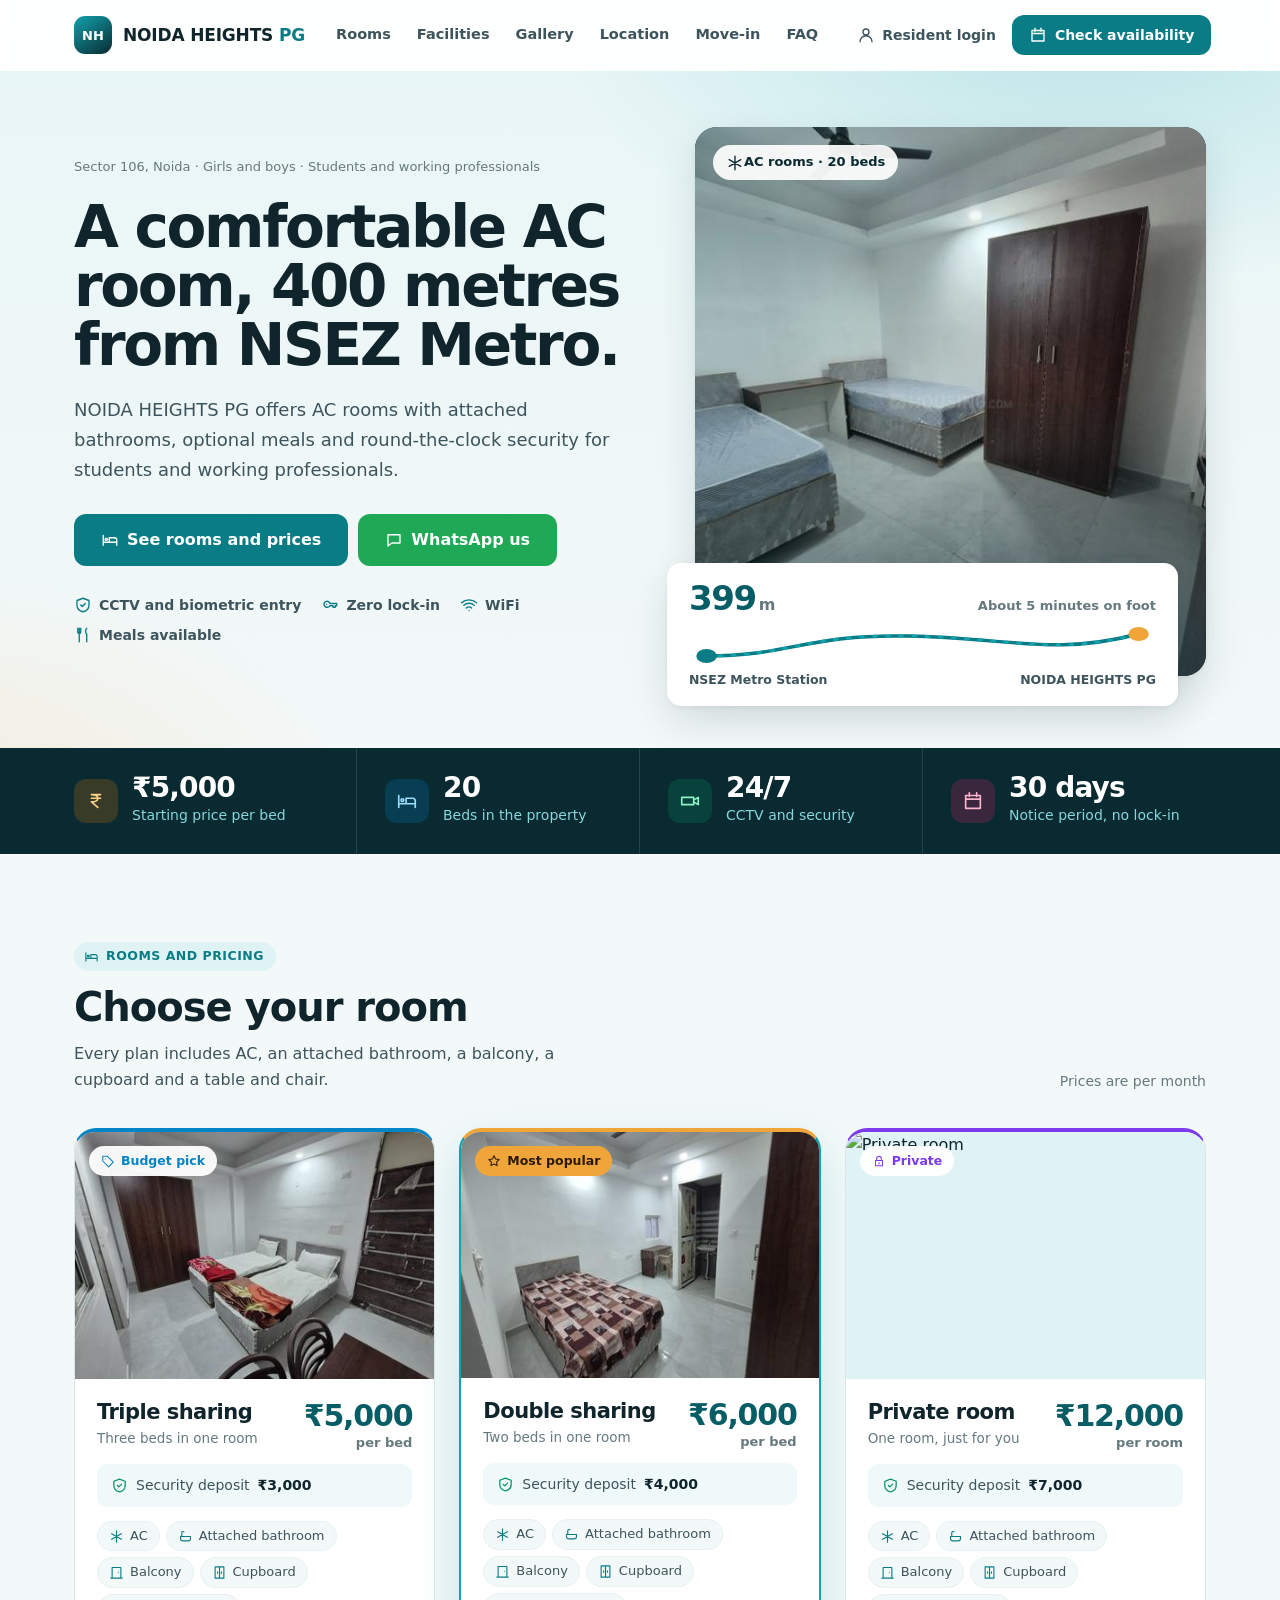
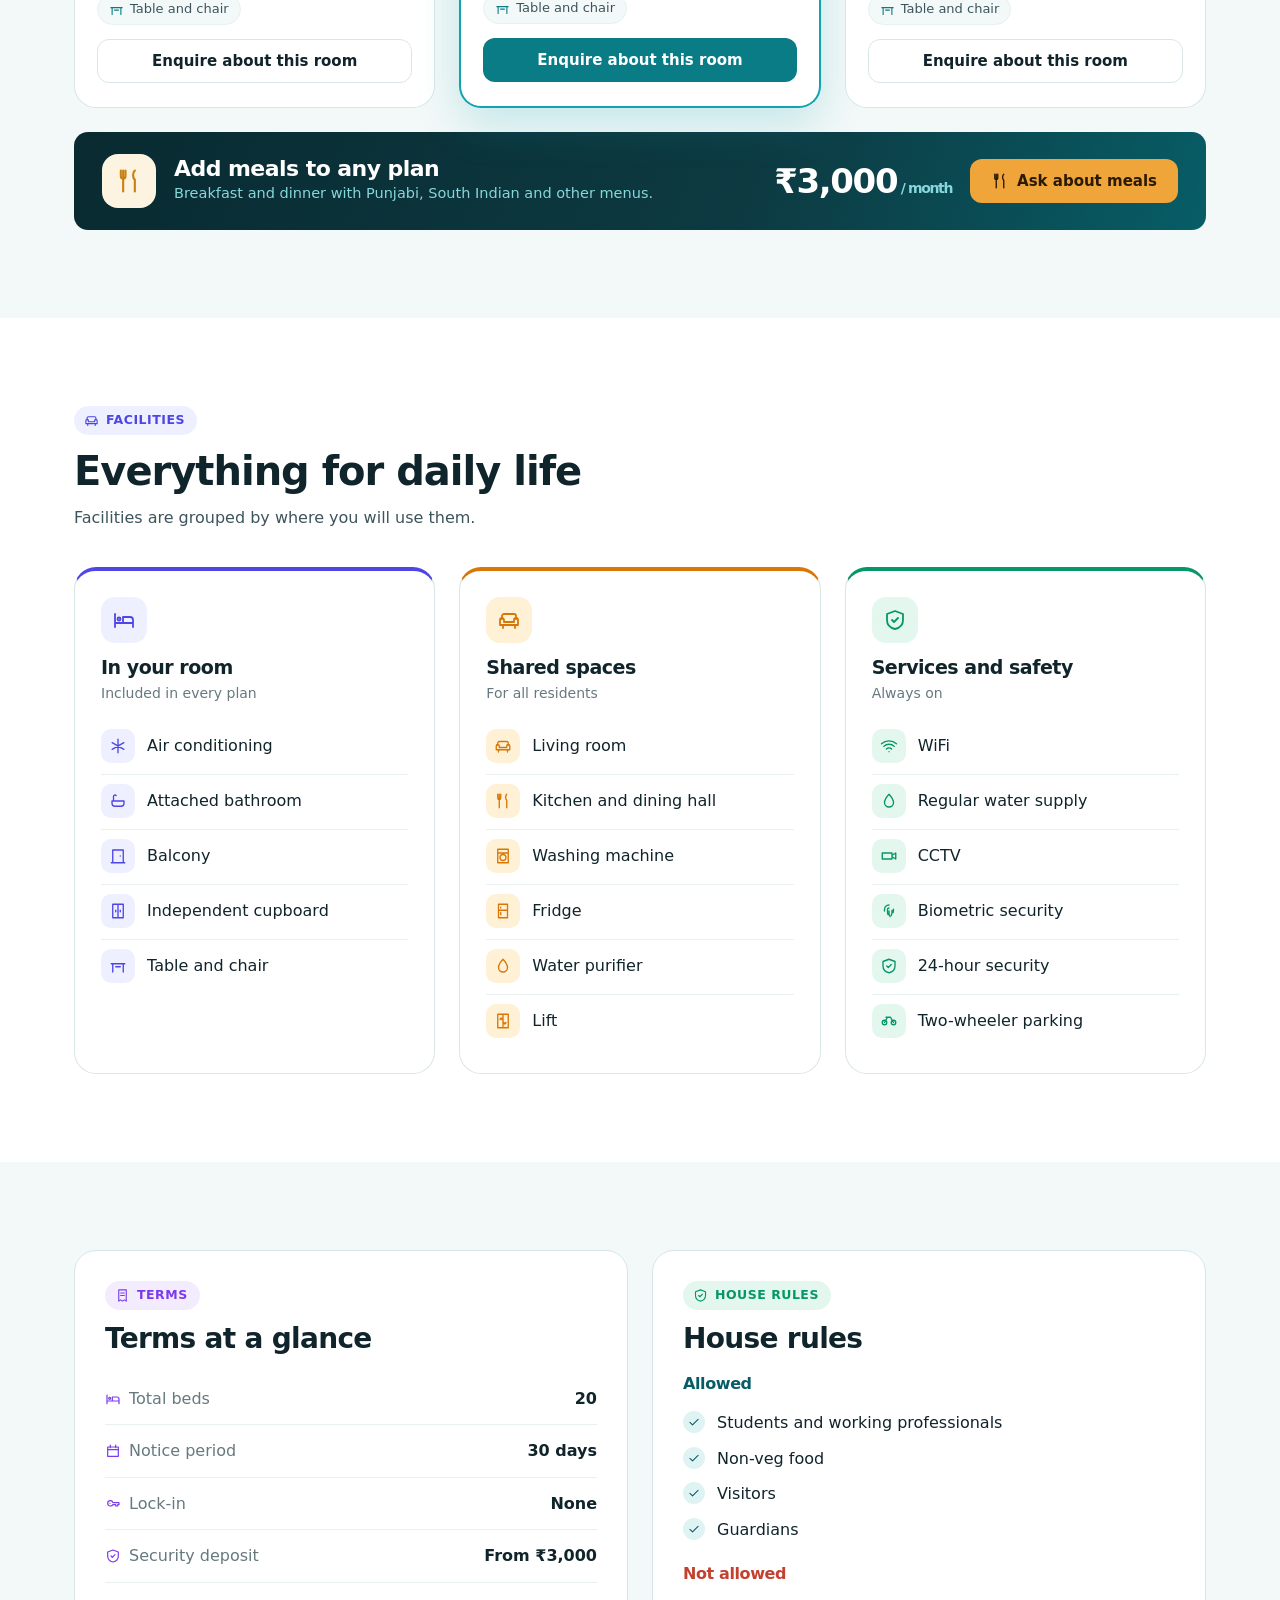
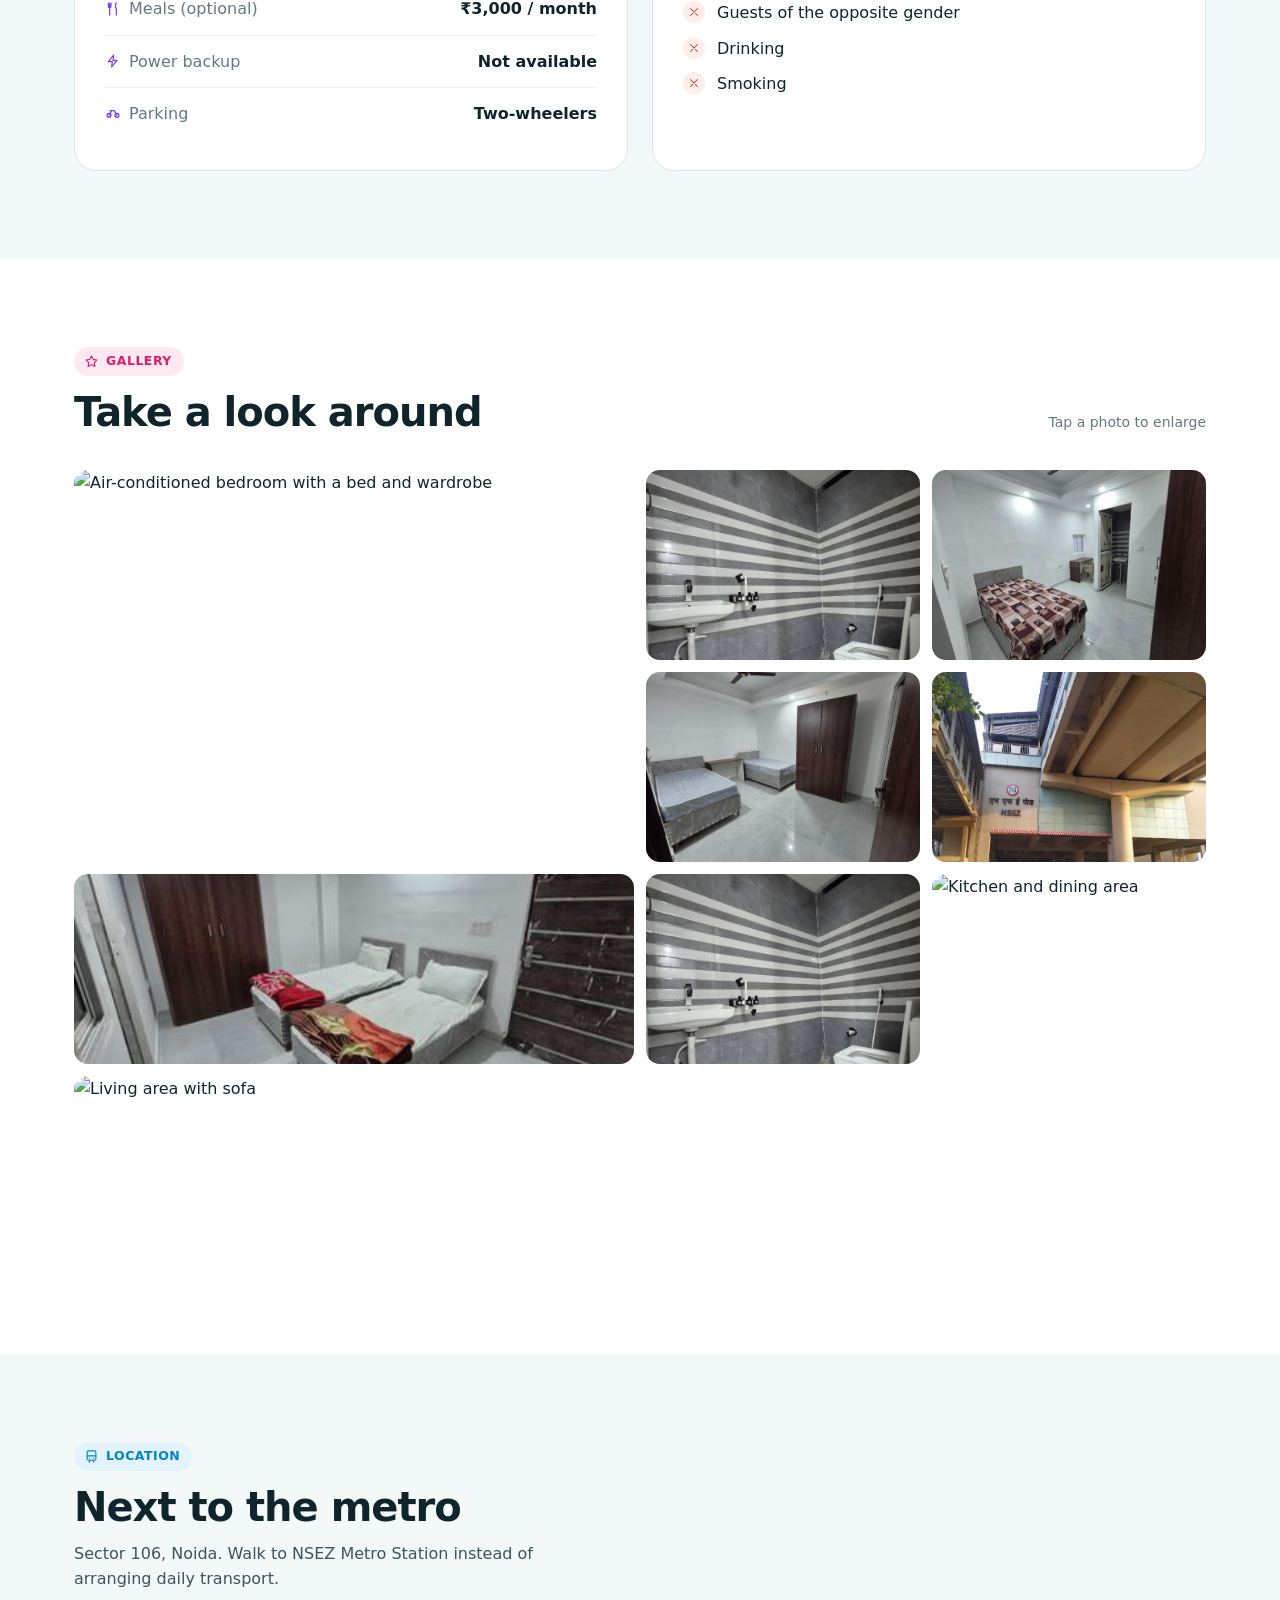
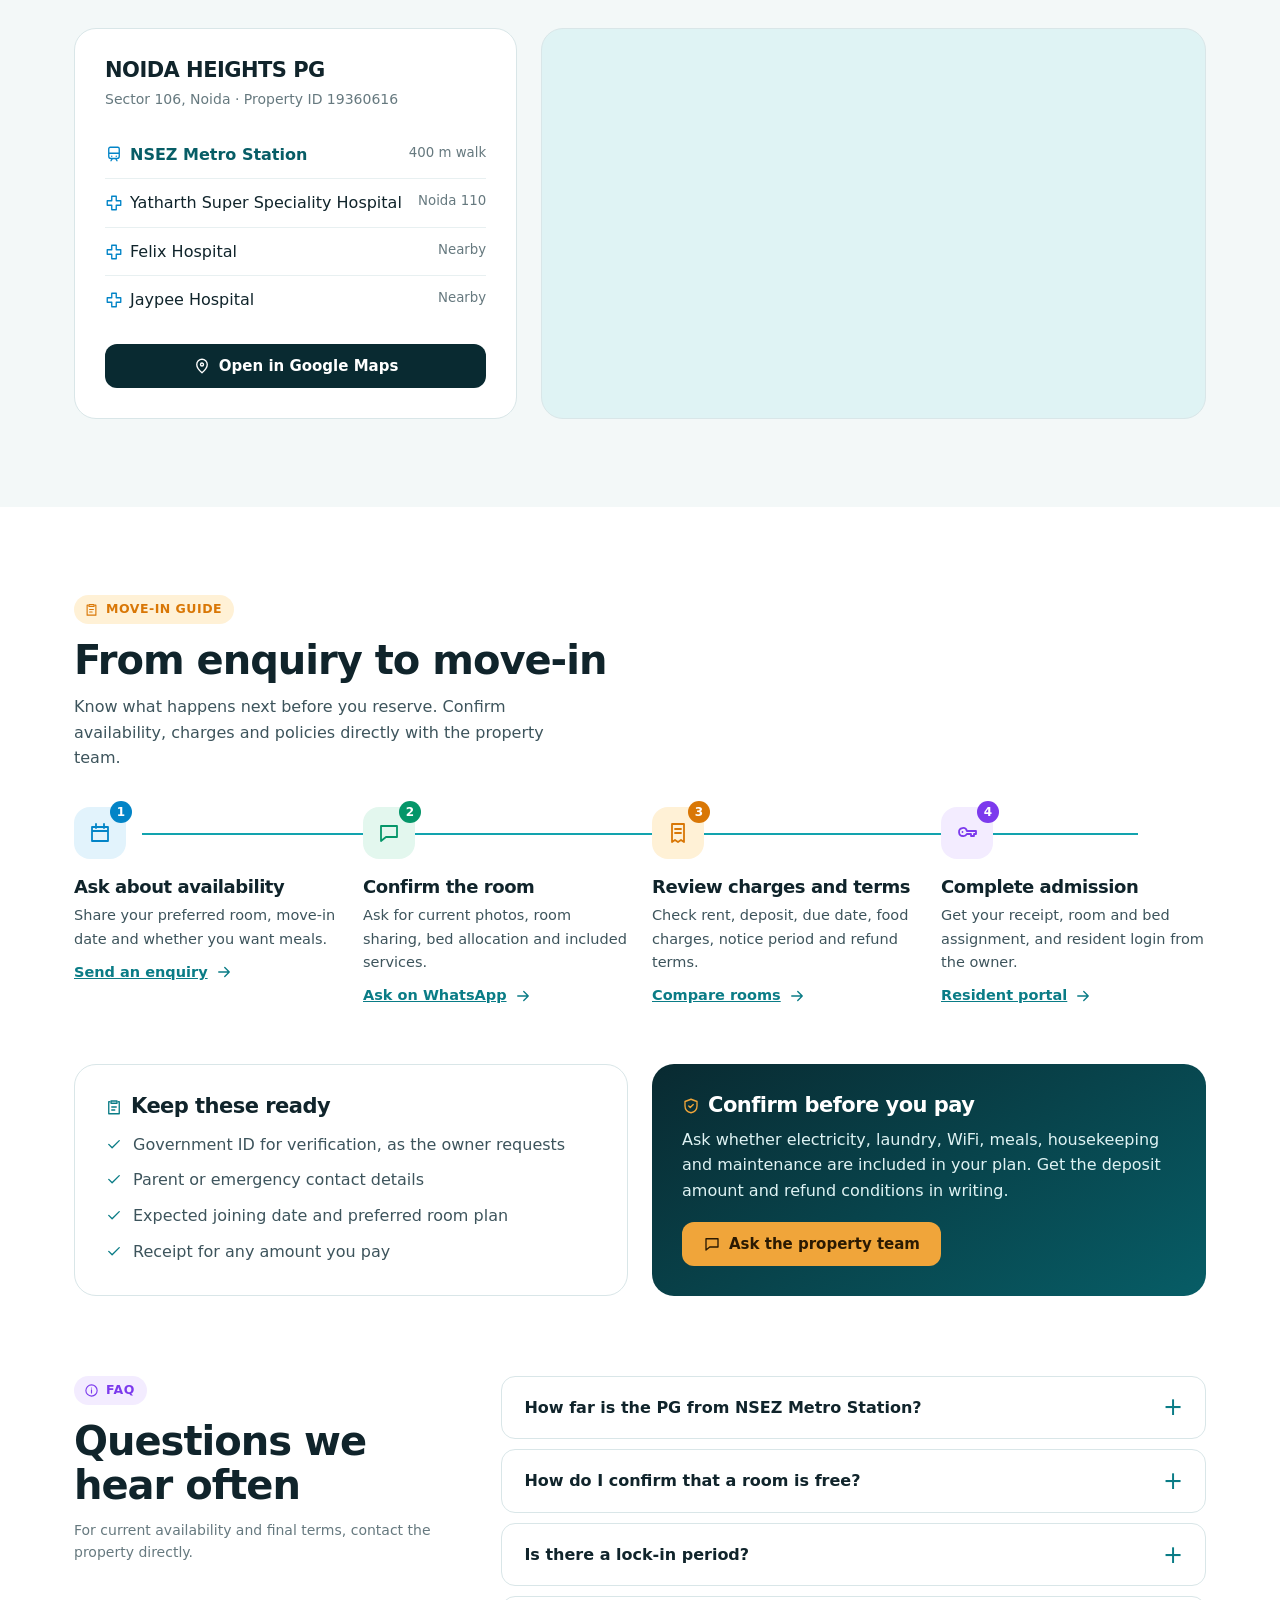
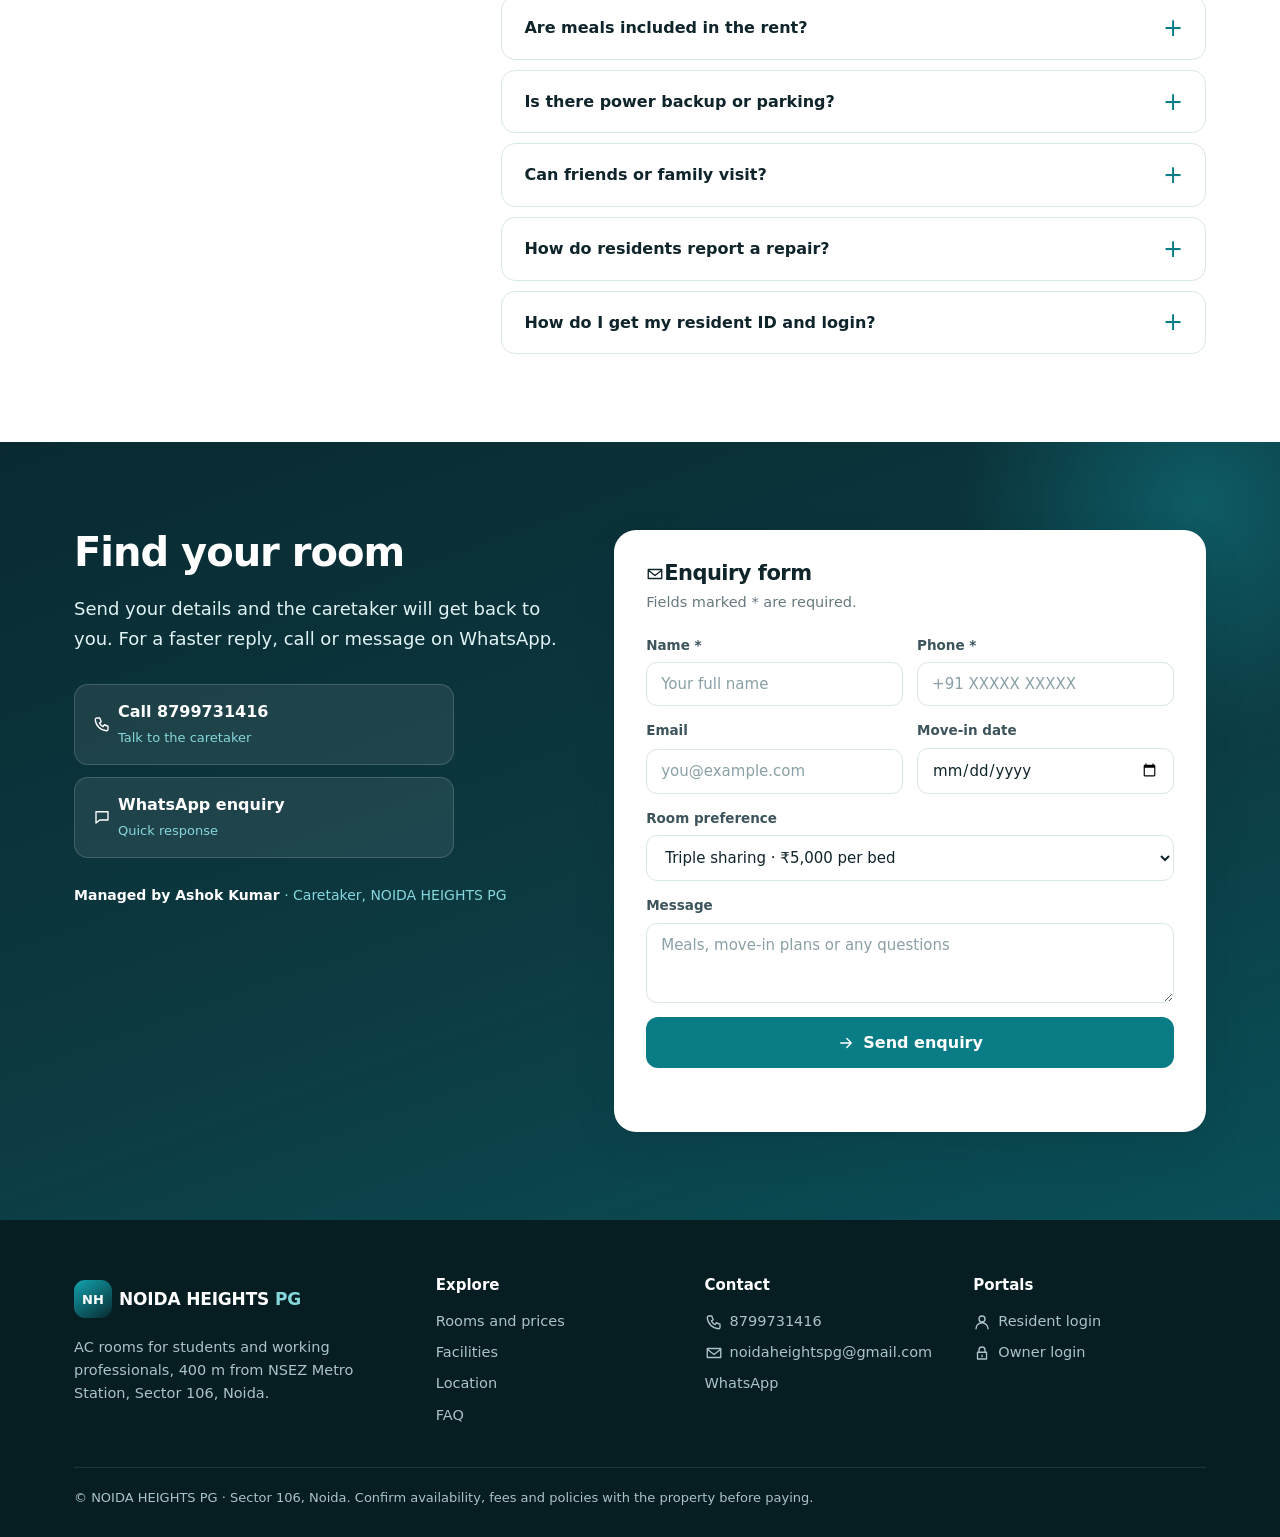
==== commit ba9a0589: "Update index.html" ====
--- a/index.html
+++ b/index.html
@@ -31,7 +31,7 @@
 <div class="hero-meta"><span><svg class="ic" aria-hidden="true"><use href="#i-shield"/></svg>CCTV and biometric entry</span><span><svg class="ic" aria-hidden="true"><use href="#i-key"/></svg>Zero lock-in</span><span><svg class="ic" aria-hidden="true"><use href="#i-wifi"/></svg>WiFi</span><span><svg class="ic" aria-hidden="true"><use href="#i-fork"/></svg>Meals available</span></div>
 </div>
 <div class="hero-art">
-<div class="hero-photo"><img src="https://images.unsplash.com/photo-1555854877-bab0e564b8d5?auto=format&fit=crop&w=1200&q=80" alt="AC bedroom at NOIDA HEIGHTS PG" width="1200" height="1290" fetchpriority="high"><span class="hero-photo-tag"><svg class="ic" aria-hidden="true"><use href="#i-snow"/></svg>AC rooms · 20 beds</span></div>
+<div class="hero-photo"><img src="images/room-02.jpg" alt="AC bedroom at NOIDA HEIGHTS PG" width="1200" height="1290" fetchpriority="high"><span class="hero-photo-tag"><svg class="ic" aria-hidden="true"><use href="#i-snow"/></svg>AC rooms · 20 beds</span></div>
 <div class="route" aria-label="400 metre walk from NSEZ Metro Station to the PG">
 <div class="route-top"><div class="route-dist"><span id="dist">400</span><small>m</small></div><div class="route-time">About 5 minutes on foot</div></div>
 <svg viewBox="0 0 320 46" preserveAspectRatio="none" aria-hidden="true"><path class="trail" pathLength="400" d="M12 34C70 34 80 12 150 14S250 34 308 12"/><path class="draw" pathLength="400" d="M12 34C70 34 80 12 150 14S250 34 308 12"/><path class="walk" d="M12 34C70 34 80 12 150 14S250 34 308 12"/><circle class="pin-a" cx="12" cy="34" r="7"/><circle class="pin-b" cx="308" cy="12" r="7"/></svg>
@@ -44,9 +44,9 @@
 <section class="section" id="rooms"><div class="wrap">
 <div class="section-top"><div><span class="eyebrow tone-aqua"><svg class="ic" aria-hidden="true"><use href="#i-bed"/></svg>Rooms and pricing</span><h2>Choose your room</h2><p>Every plan includes AC, an attached bathroom, a balcony, a cupboard and a table and chair.</p></div><span class="muted">Prices are per month</span></div>
 <div class="room-grid">
-<article class="room-card  reveal"><div class="room-image"><img src="https://images.unsplash.com/photo-1555854877-bab0e564b8d5?auto=format&fit=crop&w=900&q=80" alt="Triple sharing room" width="900" height="620" loading="lazy"><span class="deal tone-sky"><svg class="ic" aria-hidden="true"><use href="#i-tag"/></svg>Budget pick</span></div><div class="room-body"><div class="room-title"><div><h3>Triple sharing</h3><span class="room-type">Three beds in one room</span></div><div class="price">₹5,000<small>per bed</small></div></div><div class="deposit"><svg class="ic" aria-hidden="true"><use href="#i-shield"/></svg><span>Security deposit</span> <b>₹3,000</b></div><div class="chips"><span><svg class="ic" aria-hidden="true"><use href="#i-snow"/></svg>AC</span><span><svg class="ic" aria-hidden="true"><use href="#i-bath"/></svg>Attached bathroom</span><span><svg class="ic" aria-hidden="true"><use href="#i-door"/></svg>Balcony</span><span><svg class="ic" aria-hidden="true"><use href="#i-cupboard"/></svg>Cupboard</span><span><svg class="ic" aria-hidden="true"><use href="#i-desk"/></svg>Table and chair</span></div><a class="btn btn-light" href="#enquiry" data-room="Triple Sharing">Enquire about this room</a></div></article>
-<article class="room-card featured reveal"><div class="room-image"><img src="https://images.unsplash.com/photo-1522708323590-d24dbb6b0267?auto=format&fit=crop&w=900&q=80" alt="Double sharing room" width="900" height="620" loading="lazy"><span class="deal tone-amber"><svg class="ic" aria-hidden="true"><use href="#i-star"/></svg>Most popular</span></div><div class="room-body"><div class="room-title"><div><h3>Double sharing</h3><span class="room-type">Two beds in one room</span></div><div class="price">₹6,000<small>per bed</small></div></div><div class="deposit"><svg class="ic" aria-hidden="true"><use href="#i-shield"/></svg><span>Security deposit</span> <b>₹4,000</b></div><div class="chips"><span><svg class="ic" aria-hidden="true"><use href="#i-snow"/></svg>AC</span><span><svg class="ic" aria-hidden="true"><use href="#i-bath"/></svg>Attached bathroom</span><span><svg class="ic" aria-hidden="true"><use href="#i-door"/></svg>Balcony</span><span><svg class="ic" aria-hidden="true"><use href="#i-cupboard"/></svg>Cupboard</span><span><svg class="ic" aria-hidden="true"><use href="#i-desk"/></svg>Table and chair</span></div><a class="btn btn-green" href="#enquiry" data-room="Double Sharing">Enquire about this room</a></div></article>
-<article class="room-card  reveal"><div class="room-image"><img src="https://images.unsplash.com/photo-1616486338812-3dadae4b4ace?auto=format&fit=crop&w=900&q=80" alt="Private room" width="900" height="620" loading="lazy"><span class="deal tone-violet"><svg class="ic" aria-hidden="true"><use href="#i-lock"/></svg>Private</span></div><div class="room-body"><div class="room-title"><div><h3>Private room</h3><span class="room-type">One room, just for you</span></div><div class="price">₹12,000<small>per room</small></div></div><div class="deposit"><svg class="ic" aria-hidden="true"><use href="#i-shield"/></svg><span>Security deposit</span> <b>₹7,000</b></div><div class="chips"><span><svg class="ic" aria-hidden="true"><use href="#i-snow"/></svg>AC</span><span><svg class="ic" aria-hidden="true"><use href="#i-bath"/></svg>Attached bathroom</span><span><svg class="ic" aria-hidden="true"><use href="#i-door"/></svg>Balcony</span><span><svg class="ic" aria-hidden="true"><use href="#i-cupboard"/></svg>Cupboard</span><span><svg class="ic" aria-hidden="true"><use href="#i-desk"/></svg>Table and chair</span></div><a class="btn btn-light" href="#enquiry" data-room="Private Room">Enquire about this room</a></div></article>
+<article class="room-card  reveal"><div class="room-image"><img src="images/room-03.jpg" alt="Triple sharing room" width="900" height="620" loading="lazy"><span class="deal tone-sky"><svg class="ic" aria-hidden="true"><use href="#i-tag"/></svg>Budget pick</span></div><div class="room-body"><div class="room-title"><div><h3>Triple sharing</h3><span class="room-type">Three beds in one room</span></div><div class="price">₹5,000<small>per bed</small></div></div><div class="deposit"><svg class="ic" aria-hidden="true"><use href="#i-shield"/></svg><span>Security deposit</span> <b>₹3,000</b></div><div class="chips"><span><svg class="ic" aria-hidden="true"><use href="#i-snow"/></svg>AC</span><span><svg class="ic" aria-hidden="true"><use href="#i-bath"/></svg>Attached bathroom</span><span><svg class="ic" aria-hidden="true"><use href="#i-door"/></svg>Balcony</span><span><svg class="ic" aria-hidden="true"><use href="#i-cupboard"/></svg>Cupboard</span><span><svg class="ic" aria-hidden="true"><use href="#i-desk"/></svg>Table and chair</span></div><a class="btn btn-light" href="#enquiry" data-room="Triple Sharing">Enquire about this room</a></div></article>
+<article class="room-card featured reveal"><div class="room-image"><img src="images/room-04.jpg" alt="Double sharing room" width="900" height="620" loading="lazy"><span class="deal tone-amber"><svg class="ic" aria-hidden="true"><use href="#i-star"/></svg>Most popular</span></div><div class="room-body"><div class="room-title"><div><h3>Double sharing</h3><span class="room-type">Two beds in one room</span></div><div class="price">₹6,000<small>per bed</small></div></div><div class="deposit"><svg class="ic" aria-hidden="true"><use href="#i-shield"/></svg><span>Security deposit</span> <b>₹4,000</b></div><div class="chips"><span><svg class="ic" aria-hidden="true"><use href="#i-snow"/></svg>AC</span><span><svg class="ic" aria-hidden="true"><use href="#i-bath"/></svg>Attached bathroom</span><span><svg class="ic" aria-hidden="true"><use href="#i-door"/></svg>Balcony</span><span><svg class="ic" aria-hidden="true"><use href="#i-cupboard"/></svg>Cupboard</span><span><svg class="ic" aria-hidden="true"><use href="#i-desk"/></svg>Table and chair</span></div><a class="btn btn-green" href="#enquiry" data-room="Double Sharing">Enquire about this room</a></div></article>
+<article class="room-card  reveal"><div class="room-image"><img src="room-05.jpg" alt="Private room" width="900" height="620" loading="lazy"><span class="deal tone-violet"><svg class="ic" aria-hidden="true"><use href="#i-lock"/></svg>Private</span></div><div class="room-body"><div class="room-title"><div><h3>Private room</h3><span class="room-type">One room, just for you</span></div><div class="price">₹12,000<small>per room</small></div></div><div class="deposit"><svg class="ic" aria-hidden="true"><use href="#i-shield"/></svg><span>Security deposit</span> <b>₹7,000</b></div><div class="chips"><span><svg class="ic" aria-hidden="true"><use href="#i-snow"/></svg>AC</span><span><svg class="ic" aria-hidden="true"><use href="#i-bath"/></svg>Attached bathroom</span><span><svg class="ic" aria-hidden="true"><use href="#i-door"/></svg>Balcony</span><span><svg class="ic" aria-hidden="true"><use href="#i-cupboard"/></svg>Cupboard</span><span><svg class="ic" aria-hidden="true"><use href="#i-desk"/></svg>Table and chair</span></div><a class="btn btn-light" href="#enquiry" data-room="Private Room">Enquire about this room</a></div></article>
 </div>
 <div class="meal-strip reveal"><span class="meal-ic"><svg class="ic" aria-hidden="true"><use href="#i-fork"/></svg></span><div><h3>Add meals to any plan</h3><p>Breakfast and dinner with Punjabi, South Indian and other menus.</p></div><div class="price-big">₹3,000<small> / month</small></div><a class="btn btn-saffron" href="#enquiry"><svg class="ic" aria-hidden="true"><use href="#i-fork"/></svg>Ask about meals</a></div>
 </div></section>
@@ -69,7 +69,7 @@
 
 <section class="section alt" id="gallery"><div class="wrap">
 <div class="section-top"><div><span class="eyebrow tone-rose"><svg class="ic" aria-hidden="true"><use href="#i-star"/></svg>Gallery</span><h2>Take a look around</h2></div><span class="muted">Tap a photo to enlarge</span></div>
-<div class="gallery-grid"><img src="https://images.unsplash.com/photo-1555854877-bab0e564b8d5?auto=format&fit=crop&w=900&q=80" alt="Air-conditioned bedroom with a bed and wardrobe" loading="lazy" tabindex="0"><img src="https://images.unsplash.com/photo-1522708323590-d24dbb6b0267?auto=format&fit=crop&w=900&q=80" alt="Twin-bed room with bedside tables" loading="lazy" tabindex="0"><img src="https://images.unsplash.com/photo-1564013799919-ab600027ffc6?auto=format&fit=crop&w=900&q=80" alt="Bright room with a study corner" loading="lazy" tabindex="0"><img src="https://images.unsplash.com/photo-1616486338812-3dadae4b4ace?auto=format&fit=crop&w=900&q=80" alt="Private room with a double bed" loading="lazy" tabindex="0"><img src="https://images.unsplash.com/photo-1586023492125-27b2c045efd7?auto=format&fit=crop&w=900&q=80" alt="Bedroom with natural light" loading="lazy" tabindex="0"><img src="https://images.unsplash.com/photo-1611892440504-42a792e24d32?auto=format&fit=crop&w=900&q=80" alt="Bedroom with study desk" loading="lazy" tabindex="0"><img src="https://images.unsplash.com/photo-1560185008-b033106af5c3?auto=format&fit=crop&w=900&q=80" alt="Furnished interior with seating" loading="lazy" tabindex="0"><img src="https://images.unsplash.com/photo-1600607687939-ce8a6c25118c?auto=format&fit=crop&w=900&q=80" alt="Kitchen and dining area" loading="lazy" tabindex="0"><img src="https://images.unsplash.com/photo-1600566753086-00f18fb6b3ea?auto=format&fit=crop&w=900&q=80" alt="Living area with sofa" loading="lazy" tabindex="0"></div>
+<div class="gallery-grid"><img src="room-06.jpg" alt="Air-conditioned bedroom with a bed and wardrobe" loading="lazy" tabindex="0"><img src="images/room-07.jpg" alt="Twin-bed room with bedside tables" loading="lazy" tabindex="0"><img src="images/room-04.jpg" alt="Bright room with a study corner" loading="lazy" tabindex="0"><img src="images/room-02.jpg" alt="Private room with a double bed" loading="lazy" tabindex="0"><img src="images/room-05.jpg" alt="Bedroom with natural light" loading="lazy" tabindex="0"><img src="images/room-03.jpg" alt="Bedroom with study desk" loading="lazy" tabindex="0"><img src="images/room-07.jpg" alt="Furnished interior with seating" loading="lazy" tabindex="0"><img src="https://images.unsplash.com/photo-1600607687939-ce8a6c25118c?auto=format&fit=crop&w=900&q=80" alt="Kitchen and dining area" loading="lazy" tabindex="0"><img src="https://images.unsplash.com/photo-1600566753086-00f18fb6b3ea?auto=format&fit=crop&w=900&q=80" alt="Living area with sofa" loading="lazy" tabindex="0"></div>
 </div></section>
 
 <section class="section" id="location"><div class="wrap">
@@ -120,4 +120,4 @@
 </div><div class="foot-base">© NOIDA HEIGHTS PG · Sector 106, Noida. Confirm availability, fees and policies with the property before paying.</div></div></footer>
 <script src="script.js"></script>
 <script src="site.js"></script>
-</body></html>+</body></html>
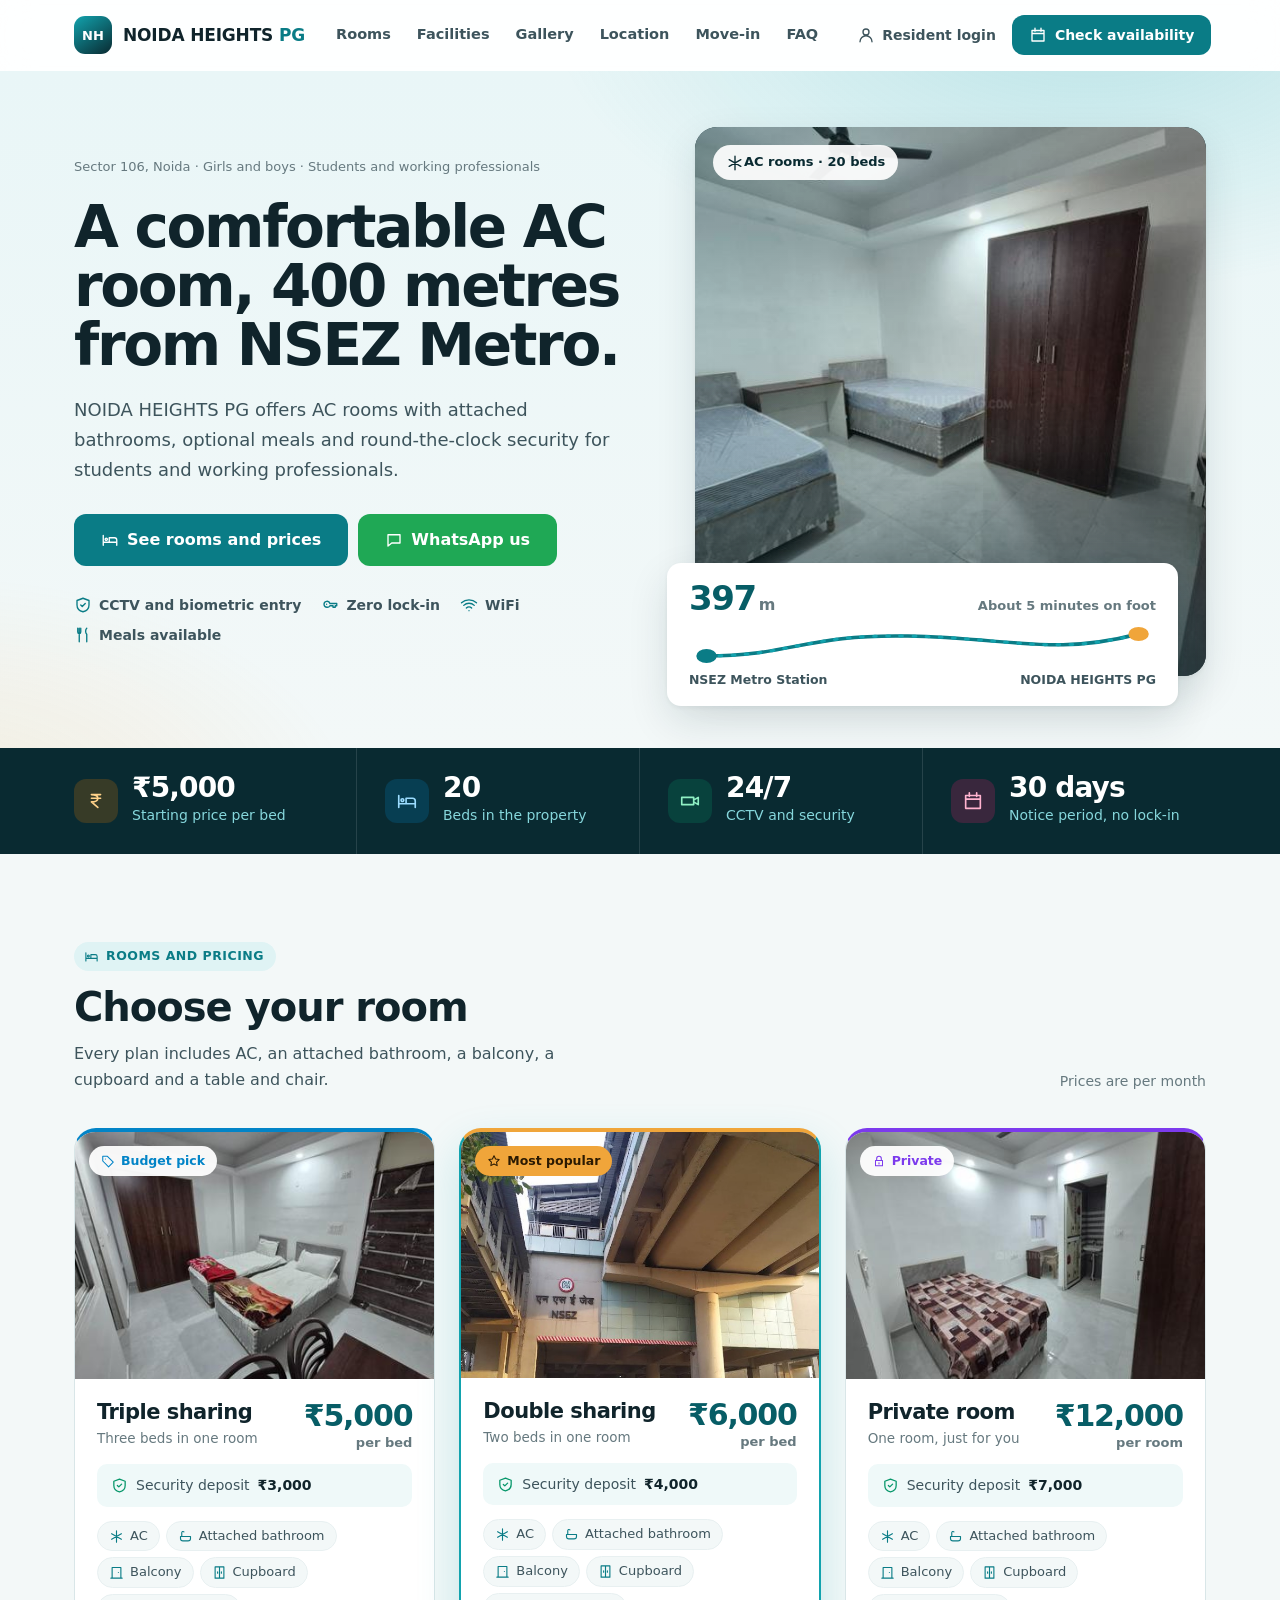
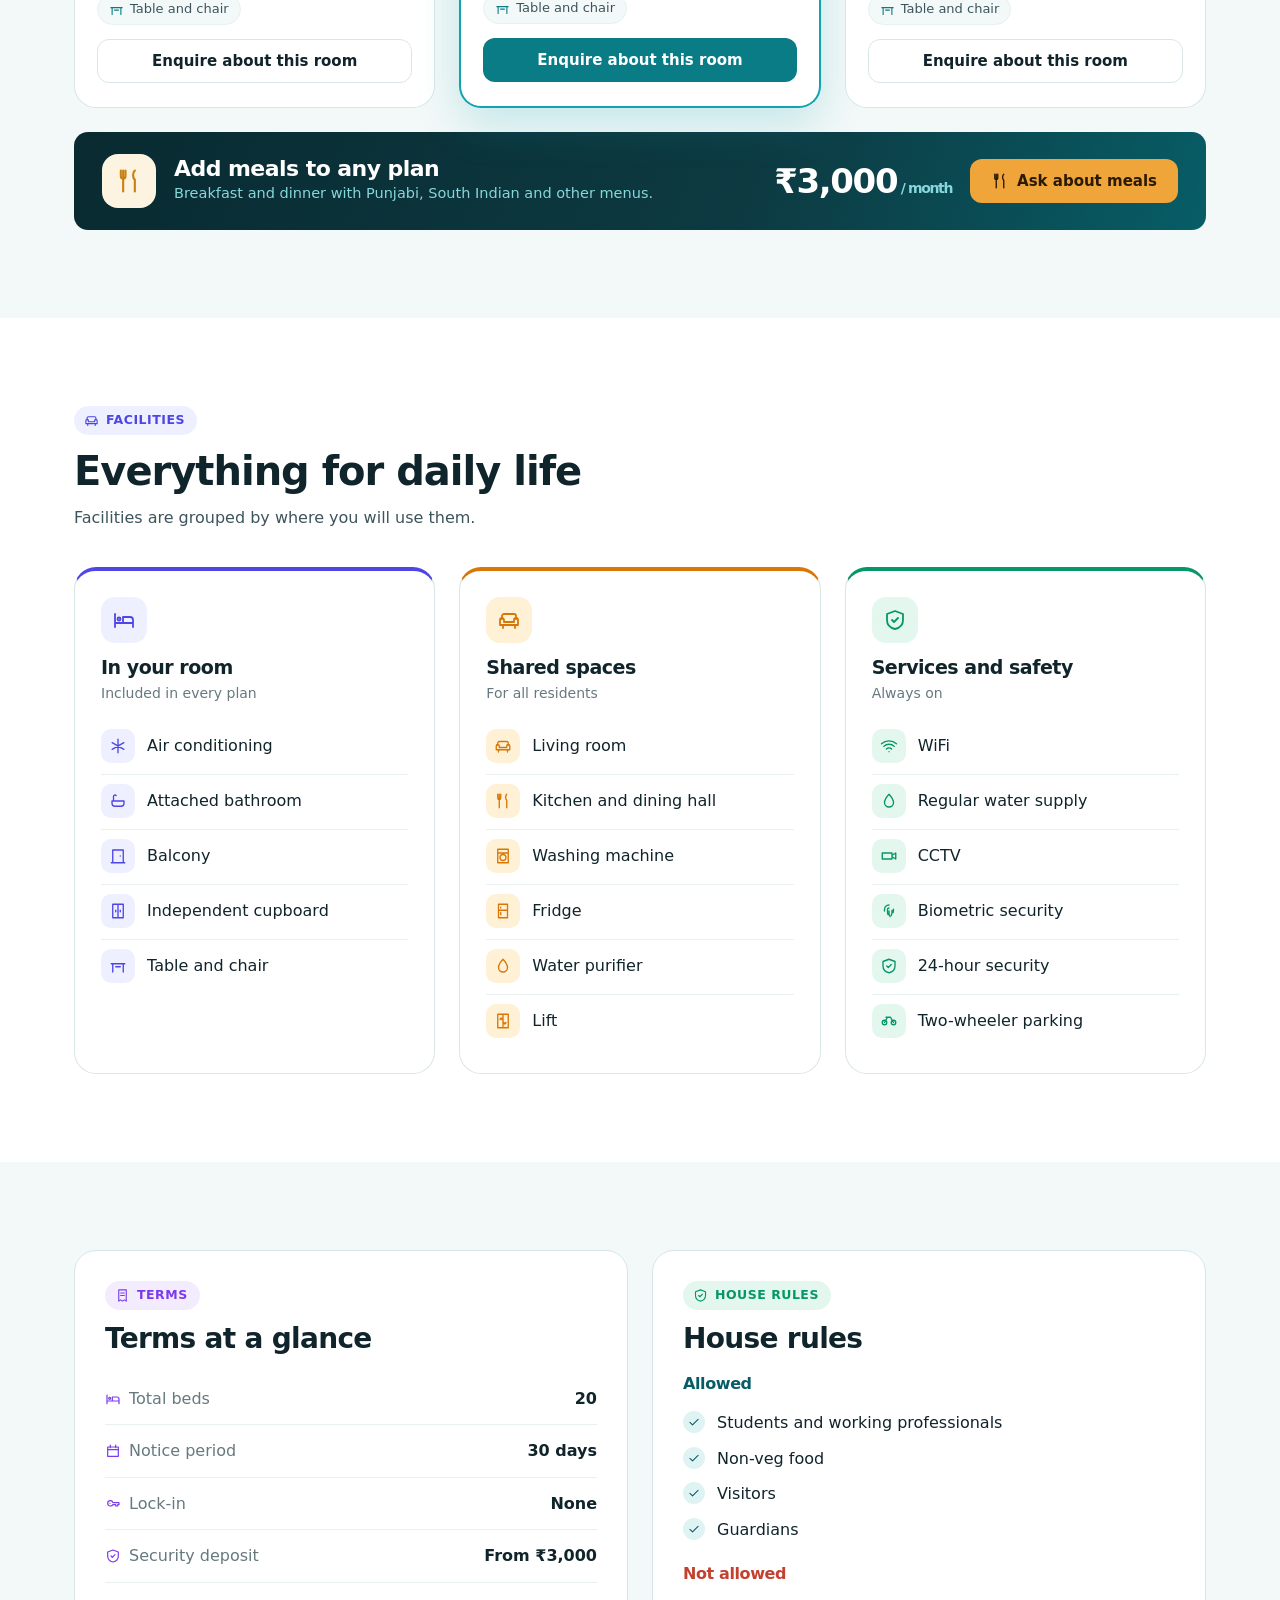
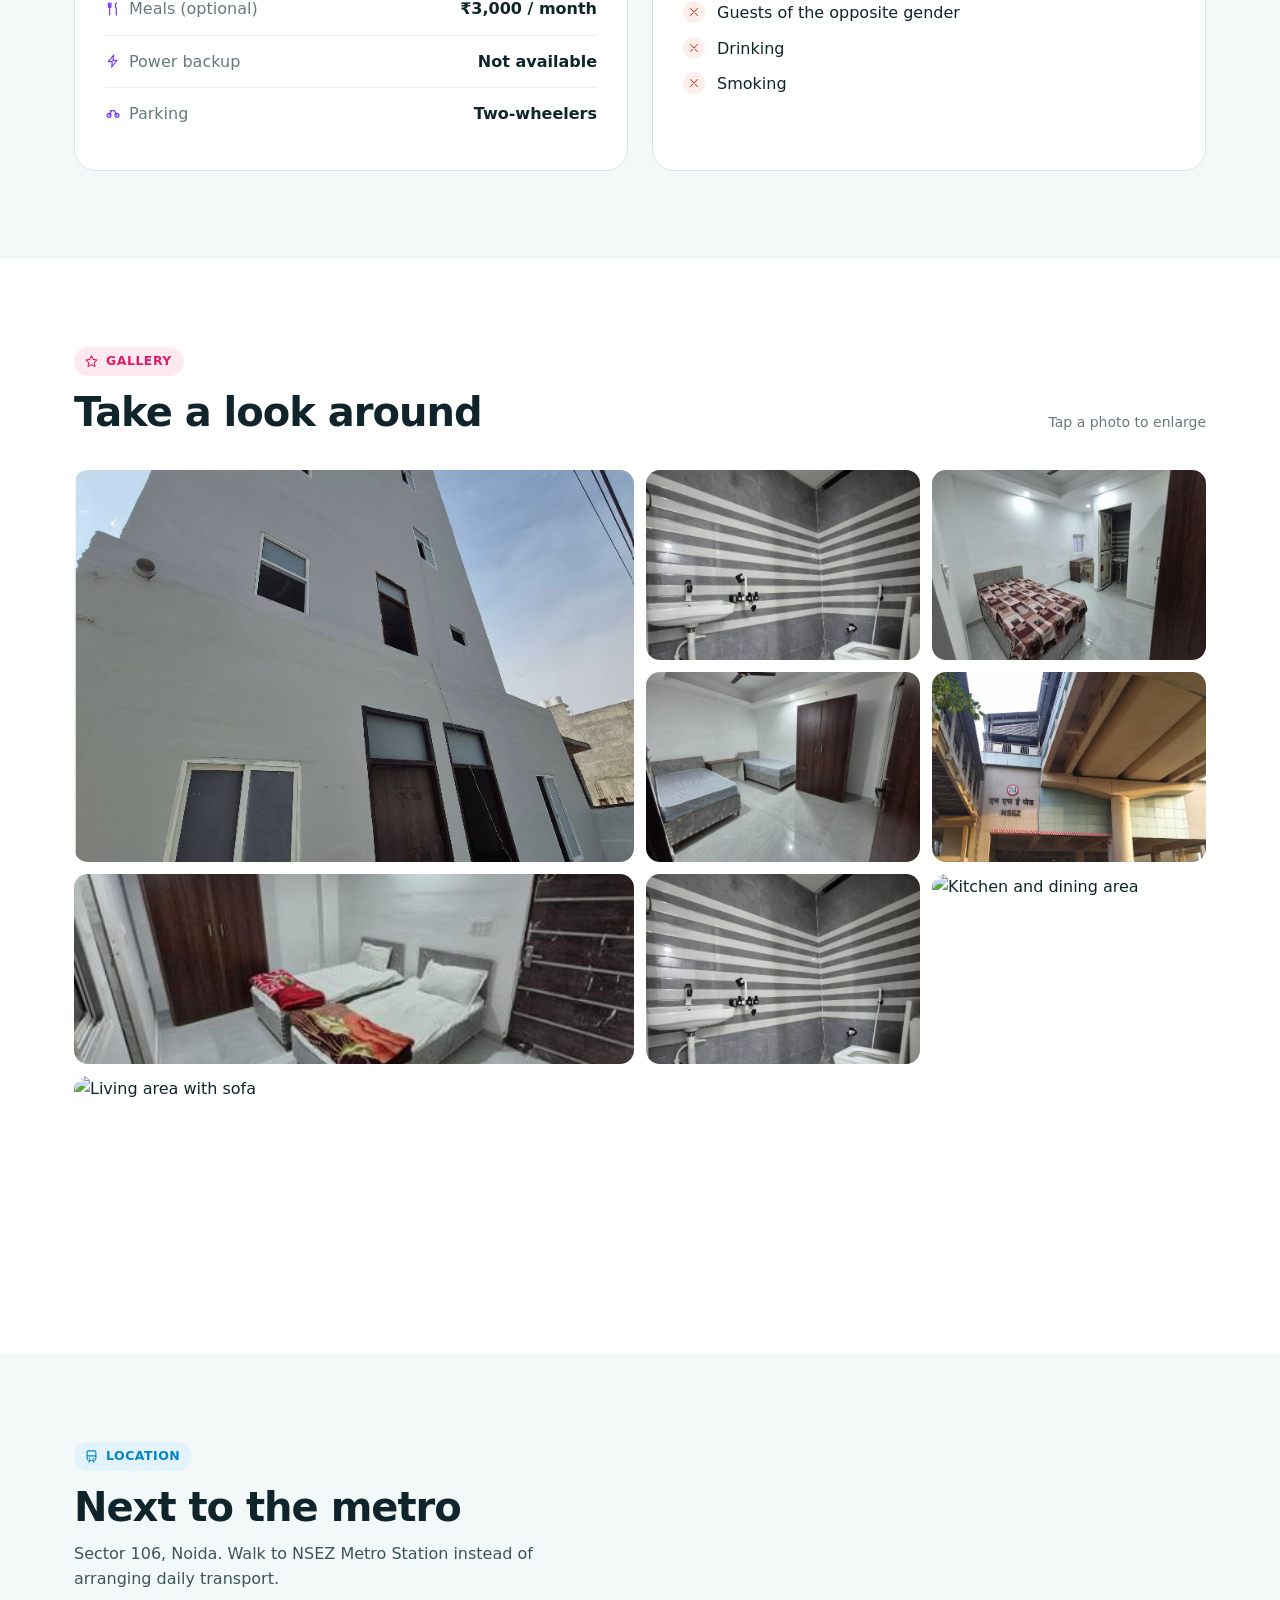
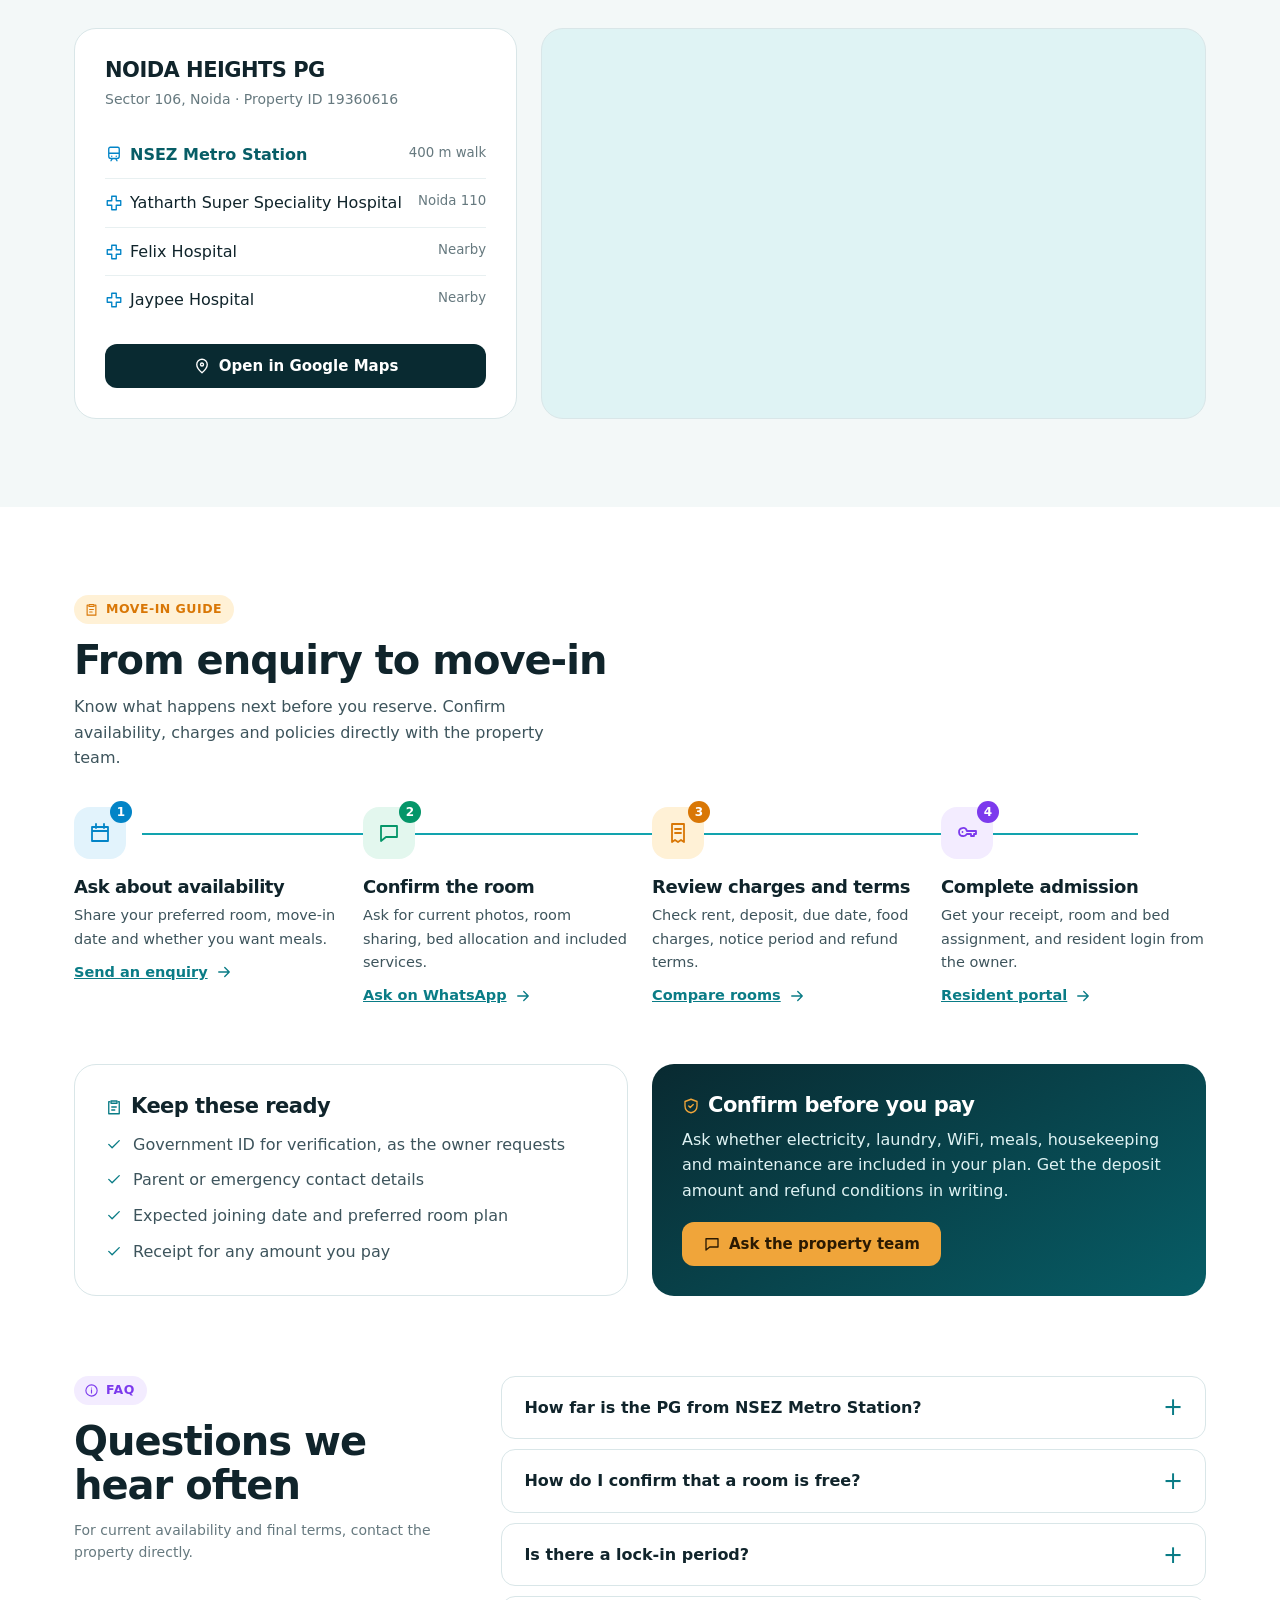
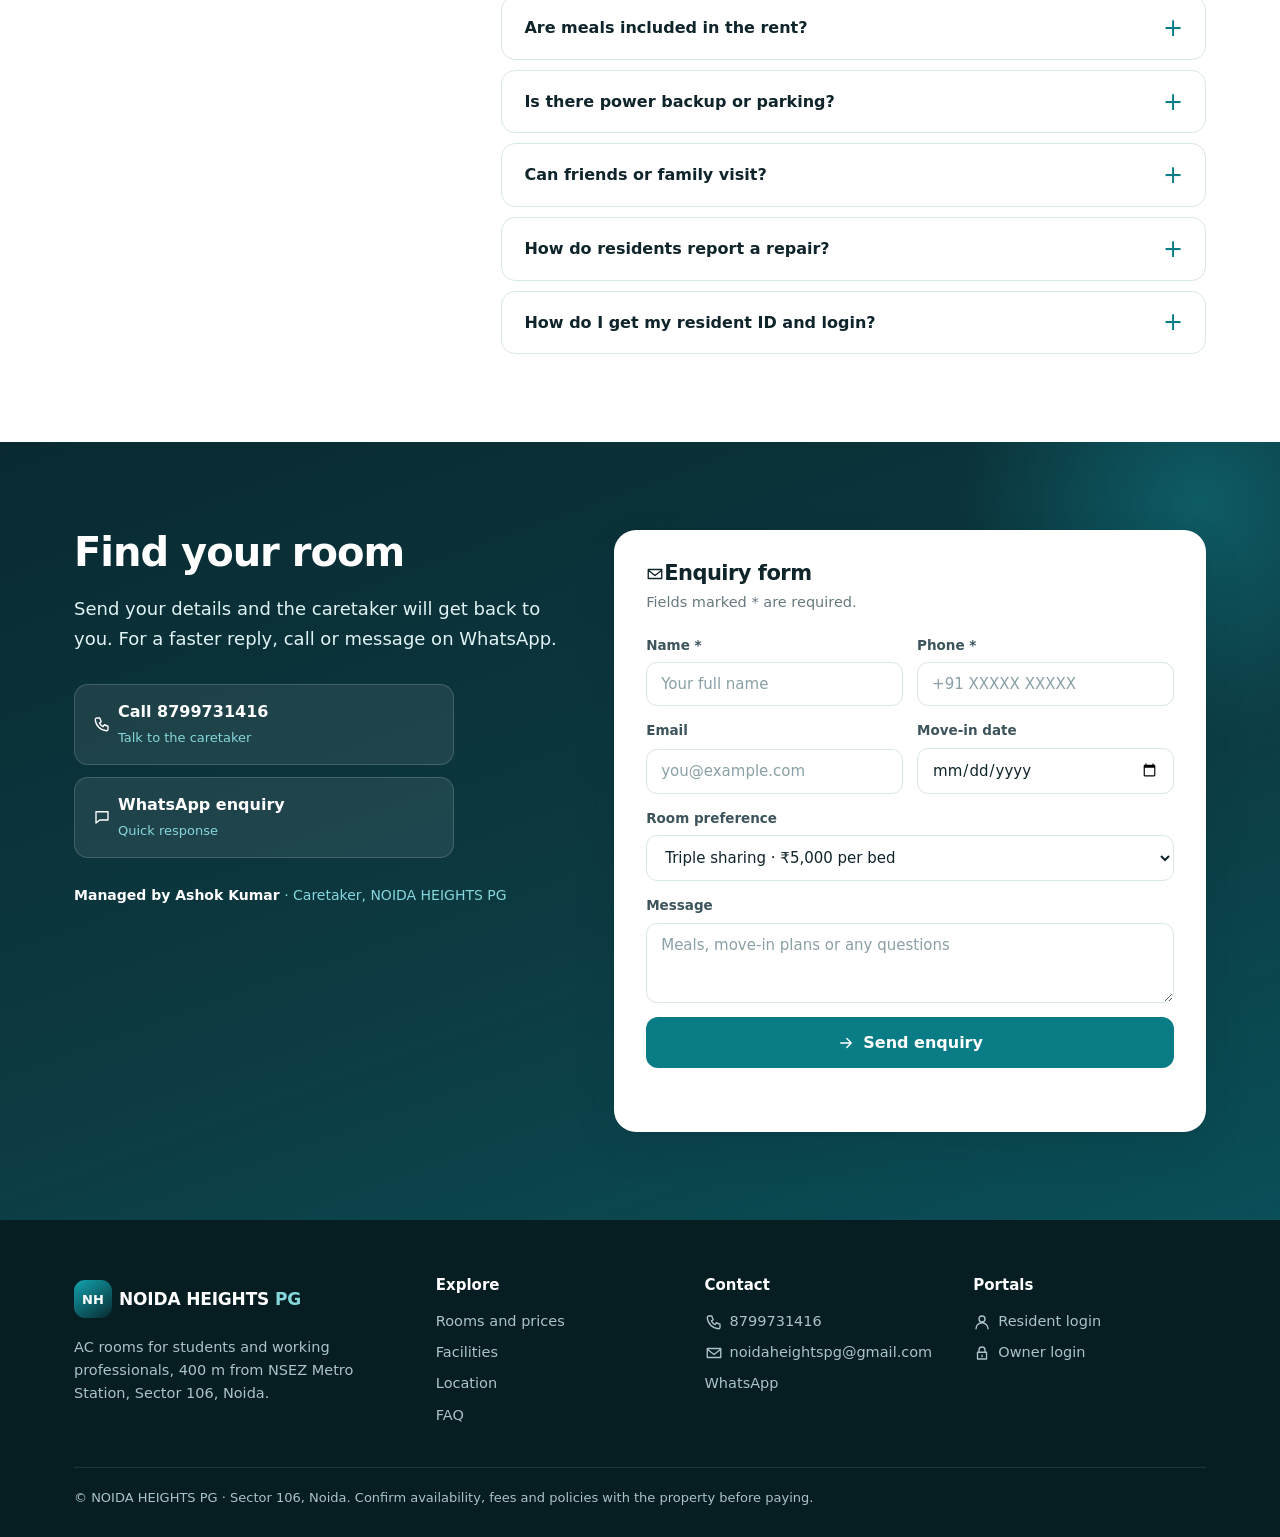
==== commit e22244e1: "Update index.html" ====
--- a/index.html
+++ b/index.html
@@ -45,8 +45,8 @@
 <div class="section-top"><div><span class="eyebrow tone-aqua"><svg class="ic" aria-hidden="true"><use href="#i-bed"/></svg>Rooms and pricing</span><h2>Choose your room</h2><p>Every plan includes AC, an attached bathroom, a balcony, a cupboard and a table and chair.</p></div><span class="muted">Prices are per month</span></div>
 <div class="room-grid">
 <article class="room-card  reveal"><div class="room-image"><img src="images/room-03.jpg" alt="Triple sharing room" width="900" height="620" loading="lazy"><span class="deal tone-sky"><svg class="ic" aria-hidden="true"><use href="#i-tag"/></svg>Budget pick</span></div><div class="room-body"><div class="room-title"><div><h3>Triple sharing</h3><span class="room-type">Three beds in one room</span></div><div class="price">₹5,000<small>per bed</small></div></div><div class="deposit"><svg class="ic" aria-hidden="true"><use href="#i-shield"/></svg><span>Security deposit</span> <b>₹3,000</b></div><div class="chips"><span><svg class="ic" aria-hidden="true"><use href="#i-snow"/></svg>AC</span><span><svg class="ic" aria-hidden="true"><use href="#i-bath"/></svg>Attached bathroom</span><span><svg class="ic" aria-hidden="true"><use href="#i-door"/></svg>Balcony</span><span><svg class="ic" aria-hidden="true"><use href="#i-cupboard"/></svg>Cupboard</span><span><svg class="ic" aria-hidden="true"><use href="#i-desk"/></svg>Table and chair</span></div><a class="btn btn-light" href="#enquiry" data-room="Triple Sharing">Enquire about this room</a></div></article>
-<article class="room-card featured reveal"><div class="room-image"><img src="images/room-04.jpg" alt="Double sharing room" width="900" height="620" loading="lazy"><span class="deal tone-amber"><svg class="ic" aria-hidden="true"><use href="#i-star"/></svg>Most popular</span></div><div class="room-body"><div class="room-title"><div><h3>Double sharing</h3><span class="room-type">Two beds in one room</span></div><div class="price">₹6,000<small>per bed</small></div></div><div class="deposit"><svg class="ic" aria-hidden="true"><use href="#i-shield"/></svg><span>Security deposit</span> <b>₹4,000</b></div><div class="chips"><span><svg class="ic" aria-hidden="true"><use href="#i-snow"/></svg>AC</span><span><svg class="ic" aria-hidden="true"><use href="#i-bath"/></svg>Attached bathroom</span><span><svg class="ic" aria-hidden="true"><use href="#i-door"/></svg>Balcony</span><span><svg class="ic" aria-hidden="true"><use href="#i-cupboard"/></svg>Cupboard</span><span><svg class="ic" aria-hidden="true"><use href="#i-desk"/></svg>Table and chair</span></div><a class="btn btn-green" href="#enquiry" data-room="Double Sharing">Enquire about this room</a></div></article>
-<article class="room-card  reveal"><div class="room-image"><img src="room-05.jpg" alt="Private room" width="900" height="620" loading="lazy"><span class="deal tone-violet"><svg class="ic" aria-hidden="true"><use href="#i-lock"/></svg>Private</span></div><div class="room-body"><div class="room-title"><div><h3>Private room</h3><span class="room-type">One room, just for you</span></div><div class="price">₹12,000<small>per room</small></div></div><div class="deposit"><svg class="ic" aria-hidden="true"><use href="#i-shield"/></svg><span>Security deposit</span> <b>₹7,000</b></div><div class="chips"><span><svg class="ic" aria-hidden="true"><use href="#i-snow"/></svg>AC</span><span><svg class="ic" aria-hidden="true"><use href="#i-bath"/></svg>Attached bathroom</span><span><svg class="ic" aria-hidden="true"><use href="#i-door"/></svg>Balcony</span><span><svg class="ic" aria-hidden="true"><use href="#i-cupboard"/></svg>Cupboard</span><span><svg class="ic" aria-hidden="true"><use href="#i-desk"/></svg>Table and chair</span></div><a class="btn btn-light" href="#enquiry" data-room="Private Room">Enquire about this room</a></div></article>
+<article class="room-card featured reveal"><div class="room-image"><img src="images/room-05.jpg" alt="Double sharing room" width="900" height="620" loading="lazy"><span class="deal tone-amber"><svg class="ic" aria-hidden="true"><use href="#i-star"/></svg>Most popular</span></div><div class="room-body"><div class="room-title"><div><h3>Double sharing</h3><span class="room-type">Two beds in one room</span></div><div class="price">₹6,000<small>per bed</small></div></div><div class="deposit"><svg class="ic" aria-hidden="true"><use href="#i-shield"/></svg><span>Security deposit</span> <b>₹4,000</b></div><div class="chips"><span><svg class="ic" aria-hidden="true"><use href="#i-snow"/></svg>AC</span><span><svg class="ic" aria-hidden="true"><use href="#i-bath"/></svg>Attached bathroom</span><span><svg class="ic" aria-hidden="true"><use href="#i-door"/></svg>Balcony</span><span><svg class="ic" aria-hidden="true"><use href="#i-cupboard"/></svg>Cupboard</span><span><svg class="ic" aria-hidden="true"><use href="#i-desk"/></svg>Table and chair</span></div><a class="btn btn-green" href="#enquiry" data-room="Double Sharing">Enquire about this room</a></div></article>
+<article class="room-card  reveal"><div class="room-image"><img src="images/room-04.jpg" alt="Private room" width="900" height="620" loading="lazy"><span class="deal tone-violet"><svg class="ic" aria-hidden="true"><use href="#i-lock"/></svg>Private</span></div><div class="room-body"><div class="room-title"><div><h3>Private room</h3><span class="room-type">One room, just for you</span></div><div class="price">₹12,000<small>per room</small></div></div><div class="deposit"><svg class="ic" aria-hidden="true"><use href="#i-shield"/></svg><span>Security deposit</span> <b>₹7,000</b></div><div class="chips"><span><svg class="ic" aria-hidden="true"><use href="#i-snow"/></svg>AC</span><span><svg class="ic" aria-hidden="true"><use href="#i-bath"/></svg>Attached bathroom</span><span><svg class="ic" aria-hidden="true"><use href="#i-door"/></svg>Balcony</span><span><svg class="ic" aria-hidden="true"><use href="#i-cupboard"/></svg>Cupboard</span><span><svg class="ic" aria-hidden="true"><use href="#i-desk"/></svg>Table and chair</span></div><a class="btn btn-light" href="#enquiry" data-room="Private Room">Enquire about this room</a></div></article>
 </div>
 <div class="meal-strip reveal"><span class="meal-ic"><svg class="ic" aria-hidden="true"><use href="#i-fork"/></svg></span><div><h3>Add meals to any plan</h3><p>Breakfast and dinner with Punjabi, South Indian and other menus.</p></div><div class="price-big">₹3,000<small> / month</small></div><a class="btn btn-saffron" href="#enquiry"><svg class="ic" aria-hidden="true"><use href="#i-fork"/></svg>Ask about meals</a></div>
 </div></section>
@@ -69,7 +69,7 @@
 
 <section class="section alt" id="gallery"><div class="wrap">
 <div class="section-top"><div><span class="eyebrow tone-rose"><svg class="ic" aria-hidden="true"><use href="#i-star"/></svg>Gallery</span><h2>Take a look around</h2></div><span class="muted">Tap a photo to enlarge</span></div>
-<div class="gallery-grid"><img src="room-06.jpg" alt="Air-conditioned bedroom with a bed and wardrobe" loading="lazy" tabindex="0"><img src="images/room-07.jpg" alt="Twin-bed room with bedside tables" loading="lazy" tabindex="0"><img src="images/room-04.jpg" alt="Bright room with a study corner" loading="lazy" tabindex="0"><img src="images/room-02.jpg" alt="Private room with a double bed" loading="lazy" tabindex="0"><img src="images/room-05.jpg" alt="Bedroom with natural light" loading="lazy" tabindex="0"><img src="images/room-03.jpg" alt="Bedroom with study desk" loading="lazy" tabindex="0"><img src="images/room-07.jpg" alt="Furnished interior with seating" loading="lazy" tabindex="0"><img src="https://images.unsplash.com/photo-1600607687939-ce8a6c25118c?auto=format&fit=crop&w=900&q=80" alt="Kitchen and dining area" loading="lazy" tabindex="0"><img src="https://images.unsplash.com/photo-1600566753086-00f18fb6b3ea?auto=format&fit=crop&w=900&q=80" alt="Living area with sofa" loading="lazy" tabindex="0"></div>
+<div class="gallery-grid"><img src="images/room-06.jpg" alt="Air-conditioned bedroom with a bed and wardrobe" loading="lazy" tabindex="0"><img src="images/room-07.jpg" alt="Twin-bed room with bedside tables" loading="lazy" tabindex="0"><img src="images/room-04.jpg" alt="Bright room with a study corner" loading="lazy" tabindex="0"><img src="images/room-02.jpg" alt="Private room with a double bed" loading="lazy" tabindex="0"><img src="images/room-05.jpg" alt="Bedroom with natural light" loading="lazy" tabindex="0"><img src="images/room-03.jpg" alt="Bedroom with study desk" loading="lazy" tabindex="0"><img src="images/room-07.jpg" alt="Furnished interior with seating" loading="lazy" tabindex="0"><img src="https://images.unsplash.com/photo-1600607687939-ce8a6c25118c?auto=format&fit=crop&w=900&q=80" alt="Kitchen and dining area" loading="lazy" tabindex="0"><img src="https://images.unsplash.com/photo-1600566753086-00f18fb6b3ea?auto=format&fit=crop&w=900&q=80" alt="Living area with sofa" loading="lazy" tabindex="0"></div>
 </div></section>
 
 <section class="section" id="location"><div class="wrap">
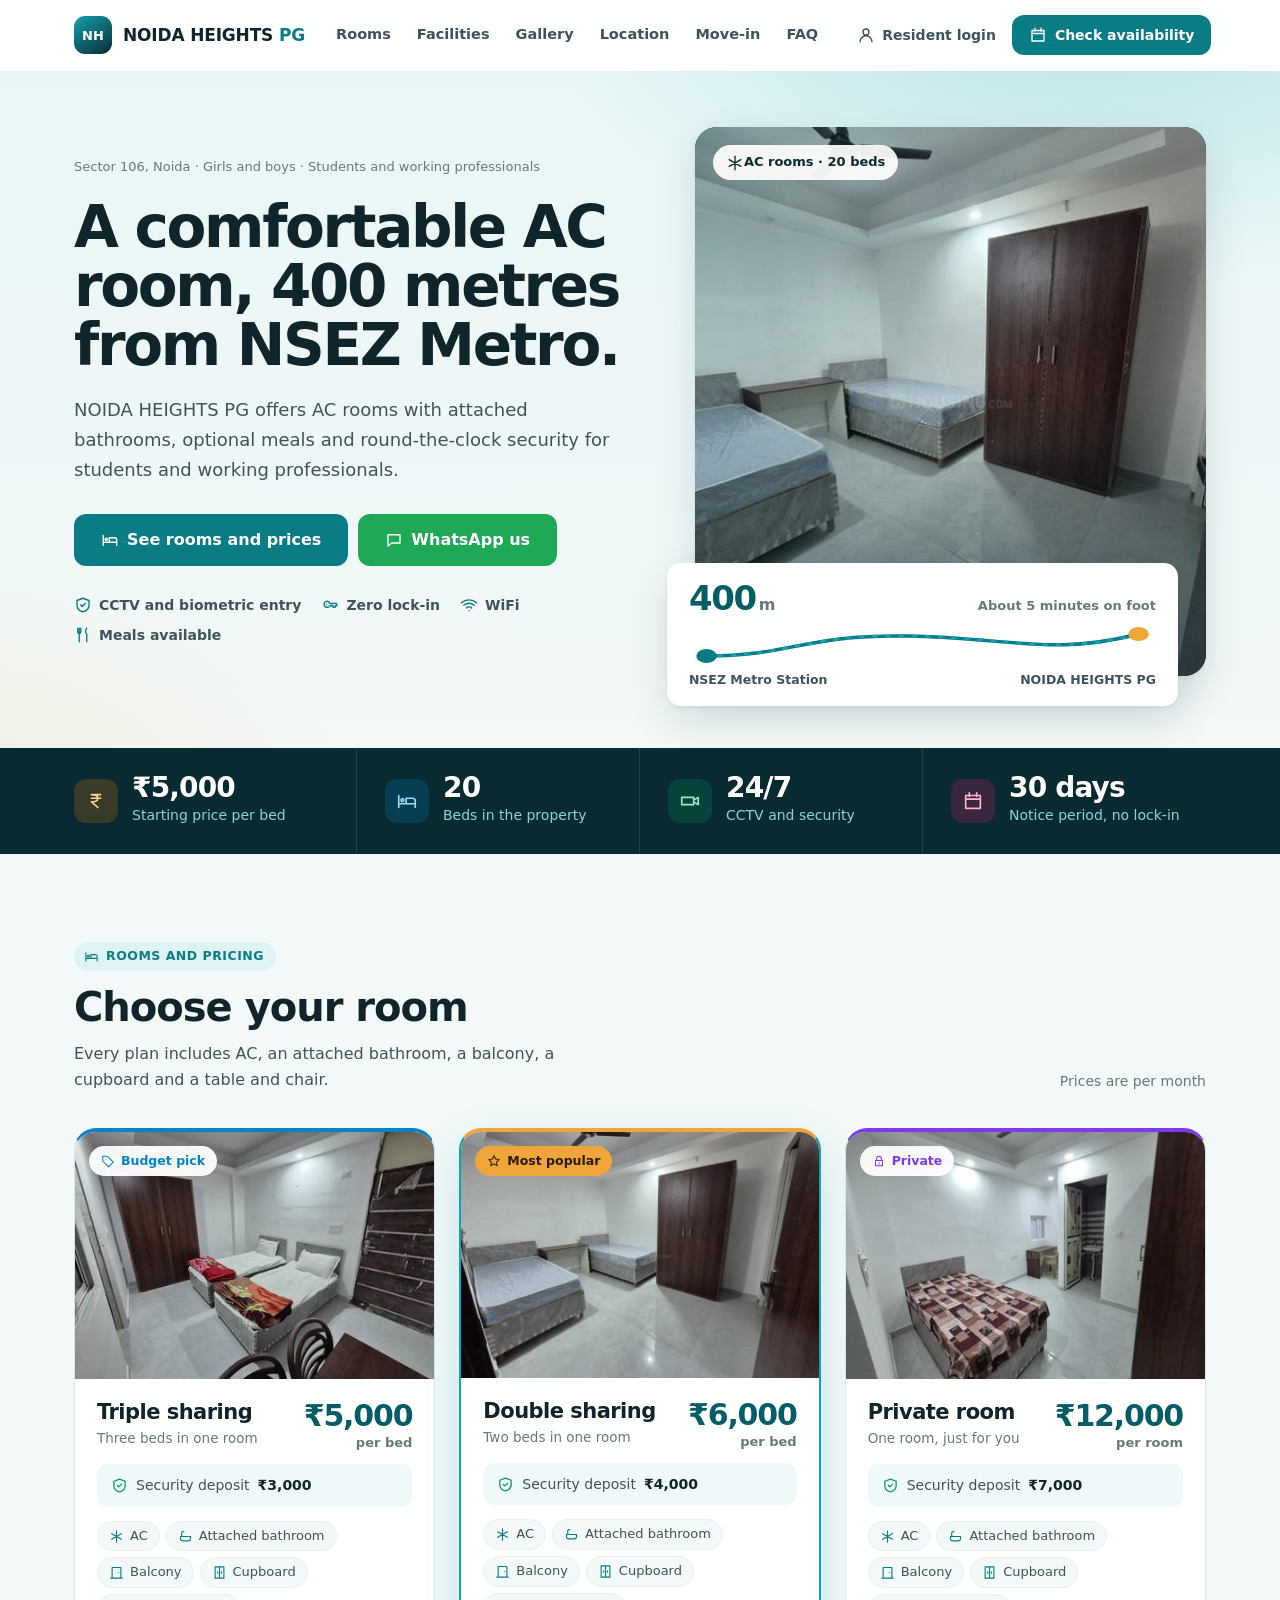
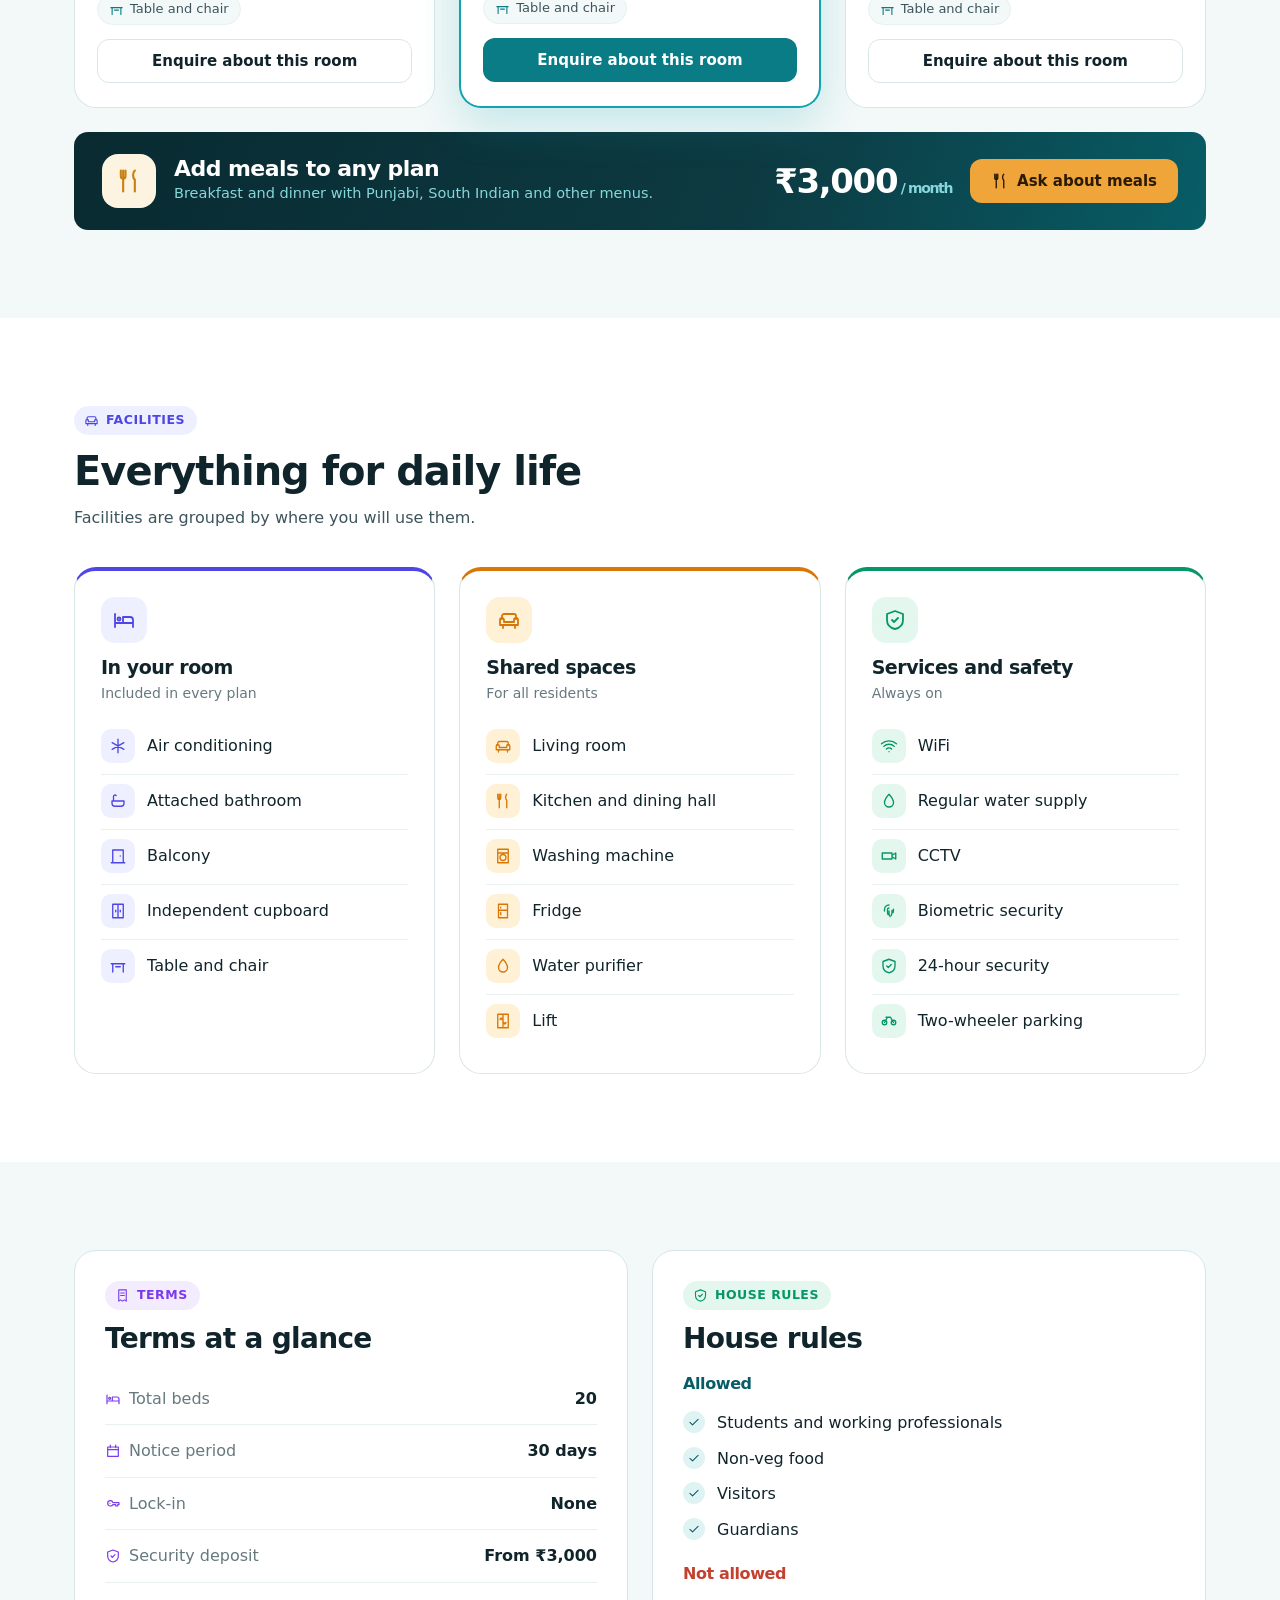
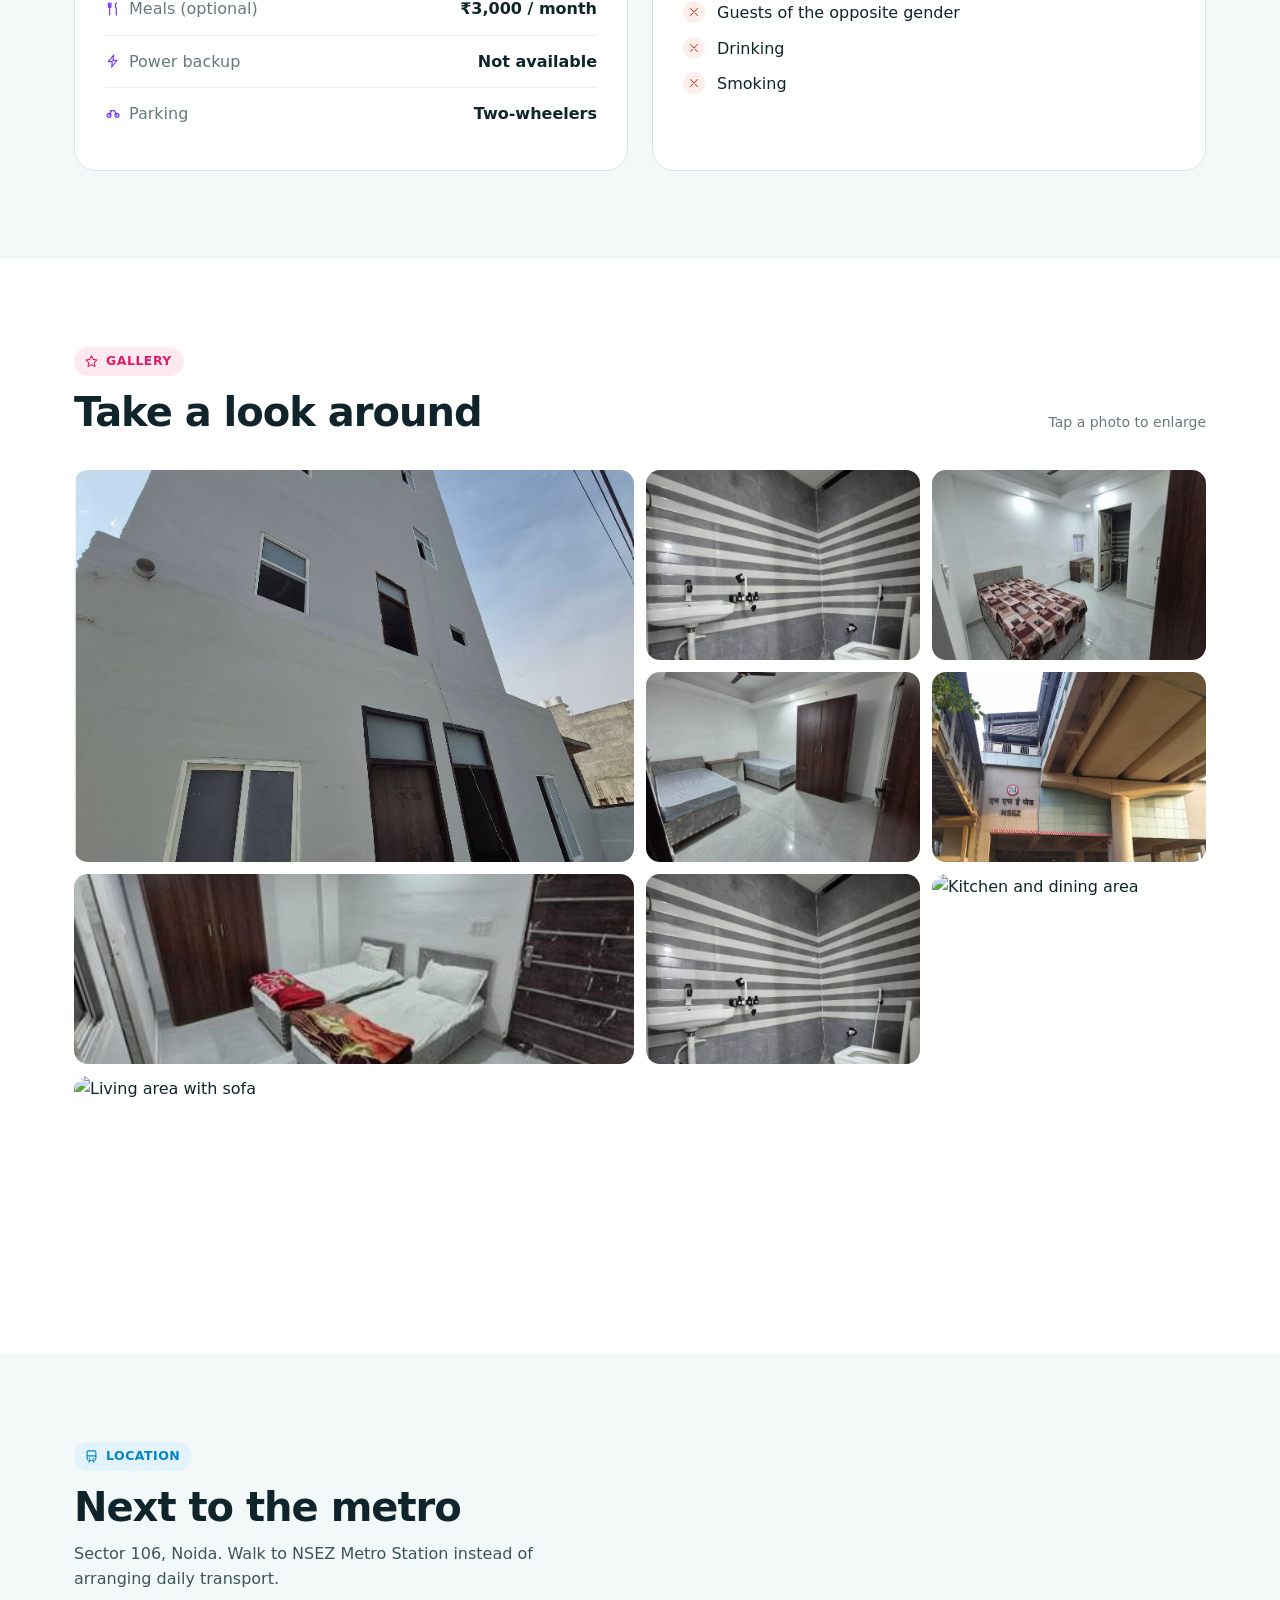
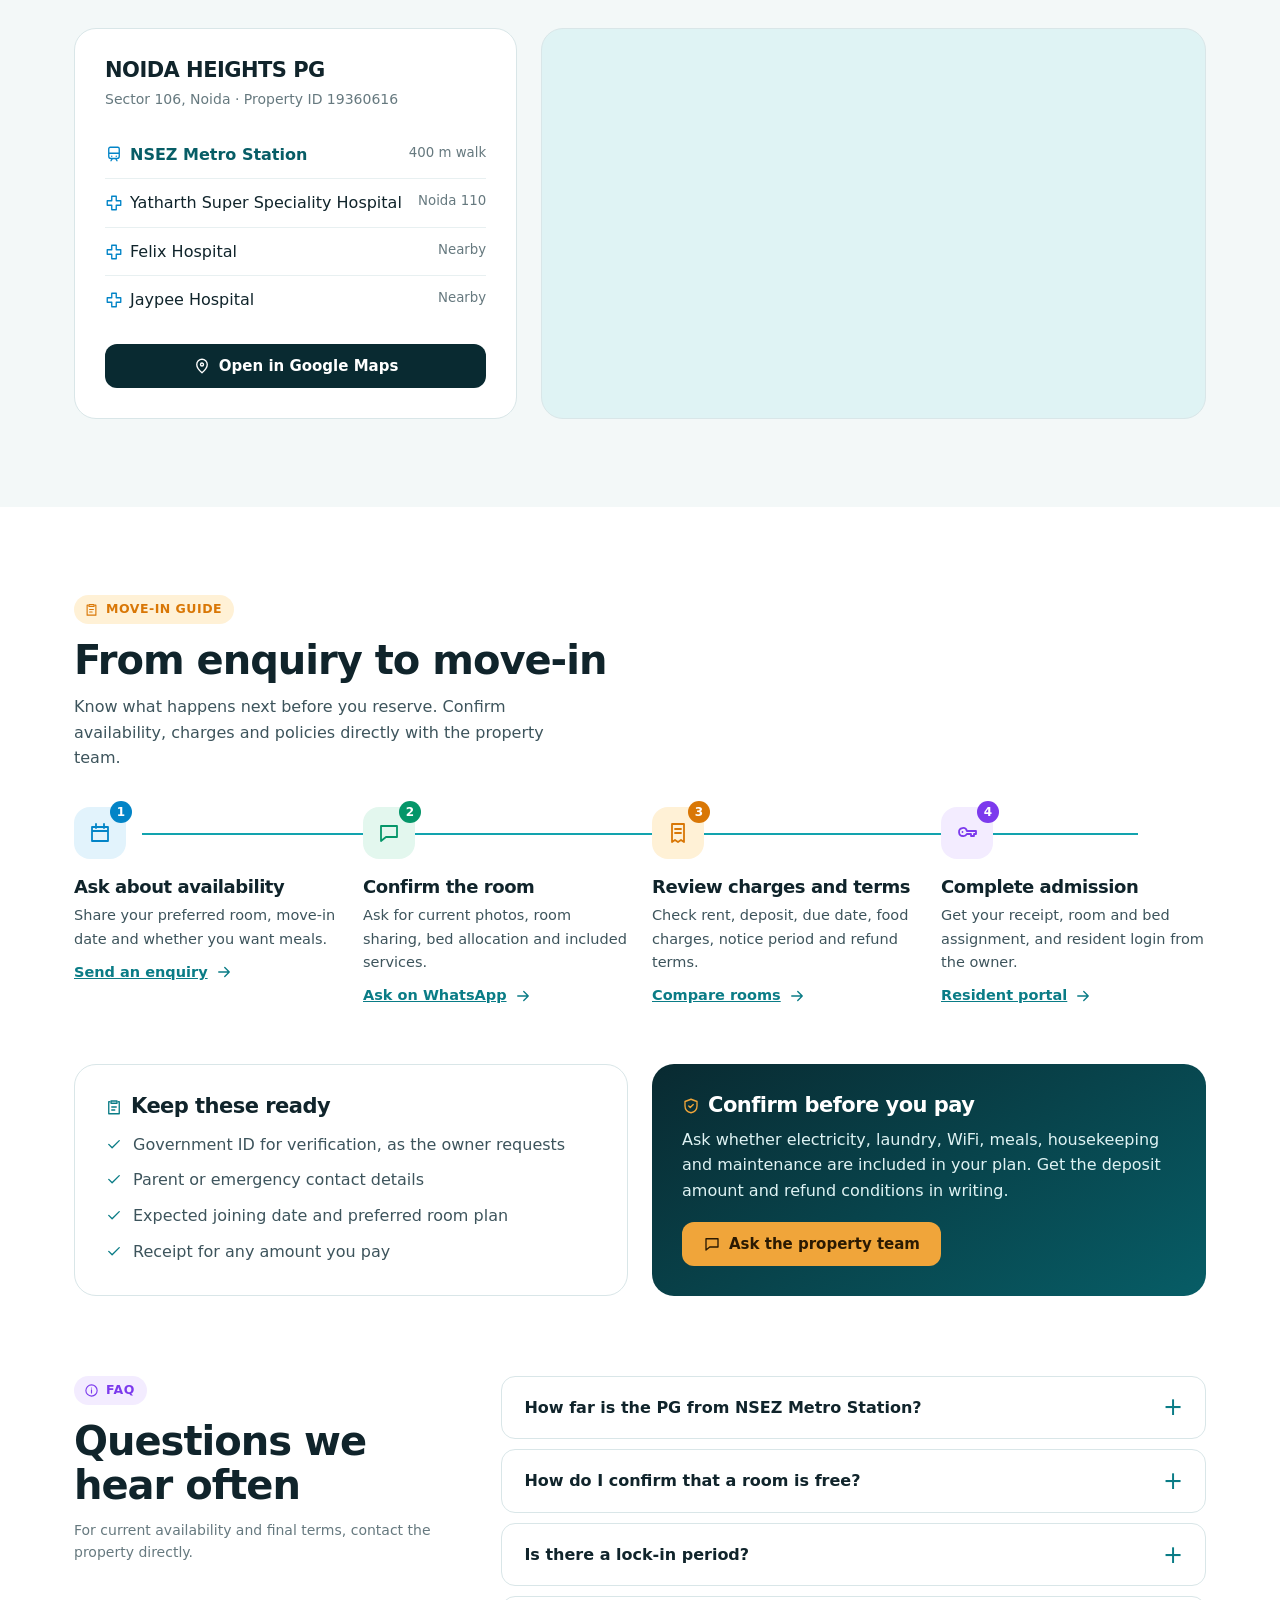
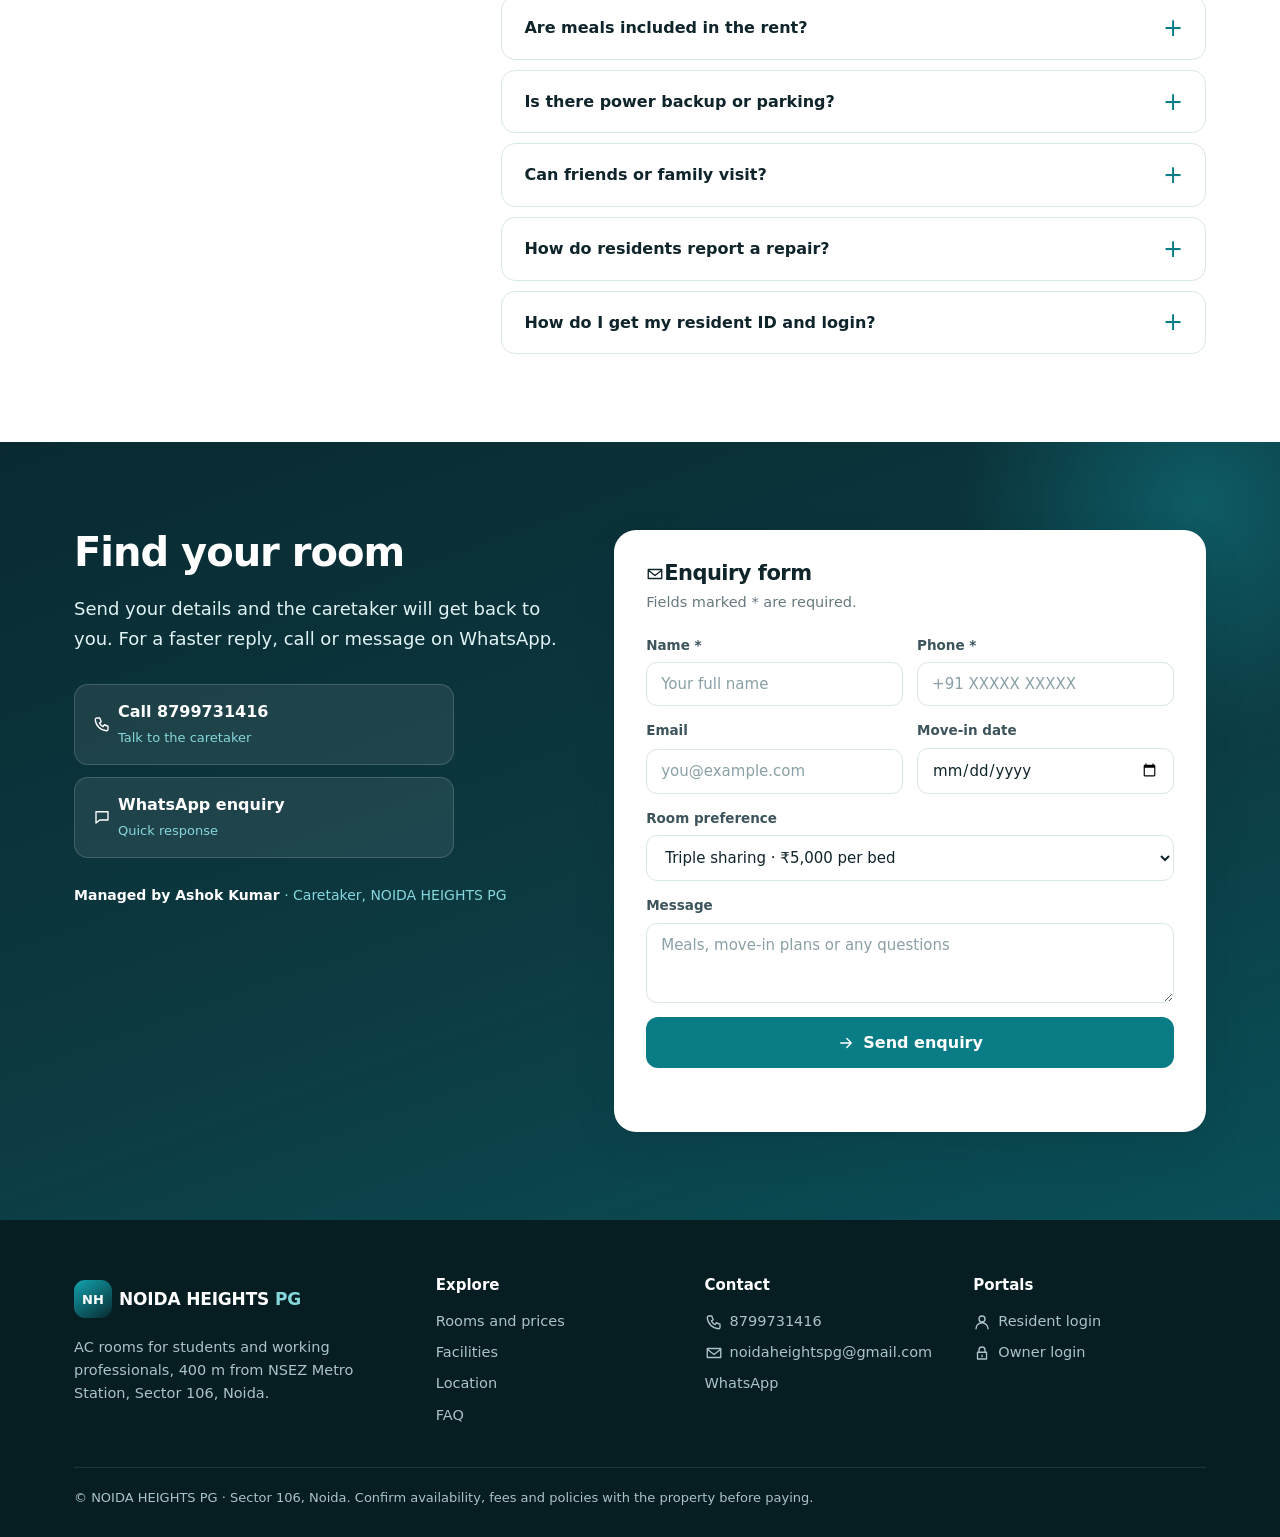
==== commit 6e99e833: "Update index.html" ====
--- a/index.html
+++ b/index.html
@@ -45,7 +45,7 @@
 <div class="section-top"><div><span class="eyebrow tone-aqua"><svg class="ic" aria-hidden="true"><use href="#i-bed"/></svg>Rooms and pricing</span><h2>Choose your room</h2><p>Every plan includes AC, an attached bathroom, a balcony, a cupboard and a table and chair.</p></div><span class="muted">Prices are per month</span></div>
 <div class="room-grid">
 <article class="room-card  reveal"><div class="room-image"><img src="images/room-03.jpg" alt="Triple sharing room" width="900" height="620" loading="lazy"><span class="deal tone-sky"><svg class="ic" aria-hidden="true"><use href="#i-tag"/></svg>Budget pick</span></div><div class="room-body"><div class="room-title"><div><h3>Triple sharing</h3><span class="room-type">Three beds in one room</span></div><div class="price">₹5,000<small>per bed</small></div></div><div class="deposit"><svg class="ic" aria-hidden="true"><use href="#i-shield"/></svg><span>Security deposit</span> <b>₹3,000</b></div><div class="chips"><span><svg class="ic" aria-hidden="true"><use href="#i-snow"/></svg>AC</span><span><svg class="ic" aria-hidden="true"><use href="#i-bath"/></svg>Attached bathroom</span><span><svg class="ic" aria-hidden="true"><use href="#i-door"/></svg>Balcony</span><span><svg class="ic" aria-hidden="true"><use href="#i-cupboard"/></svg>Cupboard</span><span><svg class="ic" aria-hidden="true"><use href="#i-desk"/></svg>Table and chair</span></div><a class="btn btn-light" href="#enquiry" data-room="Triple Sharing">Enquire about this room</a></div></article>
-<article class="room-card featured reveal"><div class="room-image"><img src="images/room-05.jpg" alt="Double sharing room" width="900" height="620" loading="lazy"><span class="deal tone-amber"><svg class="ic" aria-hidden="true"><use href="#i-star"/></svg>Most popular</span></div><div class="room-body"><div class="room-title"><div><h3>Double sharing</h3><span class="room-type">Two beds in one room</span></div><div class="price">₹6,000<small>per bed</small></div></div><div class="deposit"><svg class="ic" aria-hidden="true"><use href="#i-shield"/></svg><span>Security deposit</span> <b>₹4,000</b></div><div class="chips"><span><svg class="ic" aria-hidden="true"><use href="#i-snow"/></svg>AC</span><span><svg class="ic" aria-hidden="true"><use href="#i-bath"/></svg>Attached bathroom</span><span><svg class="ic" aria-hidden="true"><use href="#i-door"/></svg>Balcony</span><span><svg class="ic" aria-hidden="true"><use href="#i-cupboard"/></svg>Cupboard</span><span><svg class="ic" aria-hidden="true"><use href="#i-desk"/></svg>Table and chair</span></div><a class="btn btn-green" href="#enquiry" data-room="Double Sharing">Enquire about this room</a></div></article>
+<article class="room-card featured reveal"><div class="room-image"><img src="images/room-02.jpg" alt="Double sharing room" width="900" height="620" loading="lazy"><span class="deal tone-amber"><svg class="ic" aria-hidden="true"><use href="#i-star"/></svg>Most popular</span></div><div class="room-body"><div class="room-title"><div><h3>Double sharing</h3><span class="room-type">Two beds in one room</span></div><div class="price">₹6,000<small>per bed</small></div></div><div class="deposit"><svg class="ic" aria-hidden="true"><use href="#i-shield"/></svg><span>Security deposit</span> <b>₹4,000</b></div><div class="chips"><span><svg class="ic" aria-hidden="true"><use href="#i-snow"/></svg>AC</span><span><svg class="ic" aria-hidden="true"><use href="#i-bath"/></svg>Attached bathroom</span><span><svg class="ic" aria-hidden="true"><use href="#i-door"/></svg>Balcony</span><span><svg class="ic" aria-hidden="true"><use href="#i-cupboard"/></svg>Cupboard</span><span><svg class="ic" aria-hidden="true"><use href="#i-desk"/></svg>Table and chair</span></div><a class="btn btn-green" href="#enquiry" data-room="Double Sharing">Enquire about this room</a></div></article>
 <article class="room-card  reveal"><div class="room-image"><img src="images/room-04.jpg" alt="Private room" width="900" height="620" loading="lazy"><span class="deal tone-violet"><svg class="ic" aria-hidden="true"><use href="#i-lock"/></svg>Private</span></div><div class="room-body"><div class="room-title"><div><h3>Private room</h3><span class="room-type">One room, just for you</span></div><div class="price">₹12,000<small>per room</small></div></div><div class="deposit"><svg class="ic" aria-hidden="true"><use href="#i-shield"/></svg><span>Security deposit</span> <b>₹7,000</b></div><div class="chips"><span><svg class="ic" aria-hidden="true"><use href="#i-snow"/></svg>AC</span><span><svg class="ic" aria-hidden="true"><use href="#i-bath"/></svg>Attached bathroom</span><span><svg class="ic" aria-hidden="true"><use href="#i-door"/></svg>Balcony</span><span><svg class="ic" aria-hidden="true"><use href="#i-cupboard"/></svg>Cupboard</span><span><svg class="ic" aria-hidden="true"><use href="#i-desk"/></svg>Table and chair</span></div><a class="btn btn-light" href="#enquiry" data-room="Private Room">Enquire about this room</a></div></article>
 </div>
 <div class="meal-strip reveal"><span class="meal-ic"><svg class="ic" aria-hidden="true"><use href="#i-fork"/></svg></span><div><h3>Add meals to any plan</h3><p>Breakfast and dinner with Punjabi, South Indian and other menus.</p></div><div class="price-big">₹3,000<small> / month</small></div><a class="btn btn-saffron" href="#enquiry"><svg class="ic" aria-hidden="true"><use href="#i-fork"/></svg>Ask about meals</a></div>
